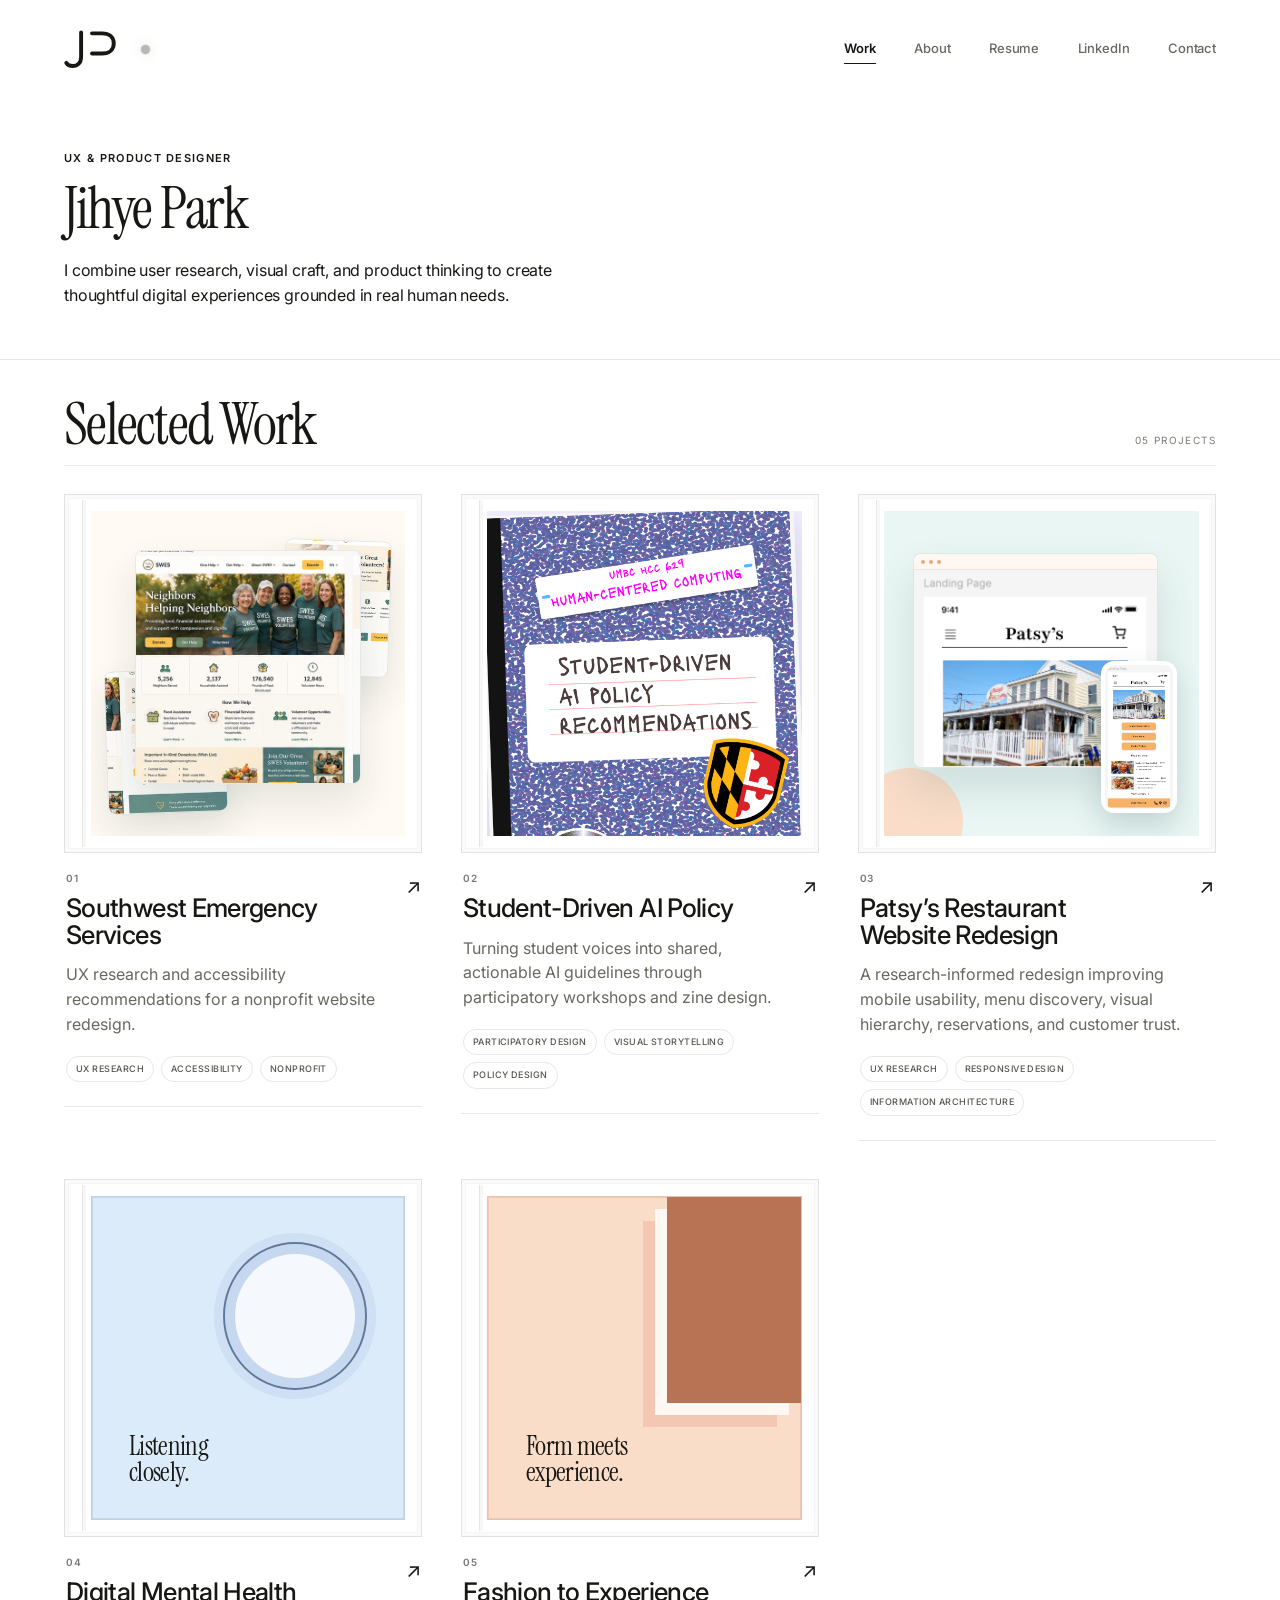
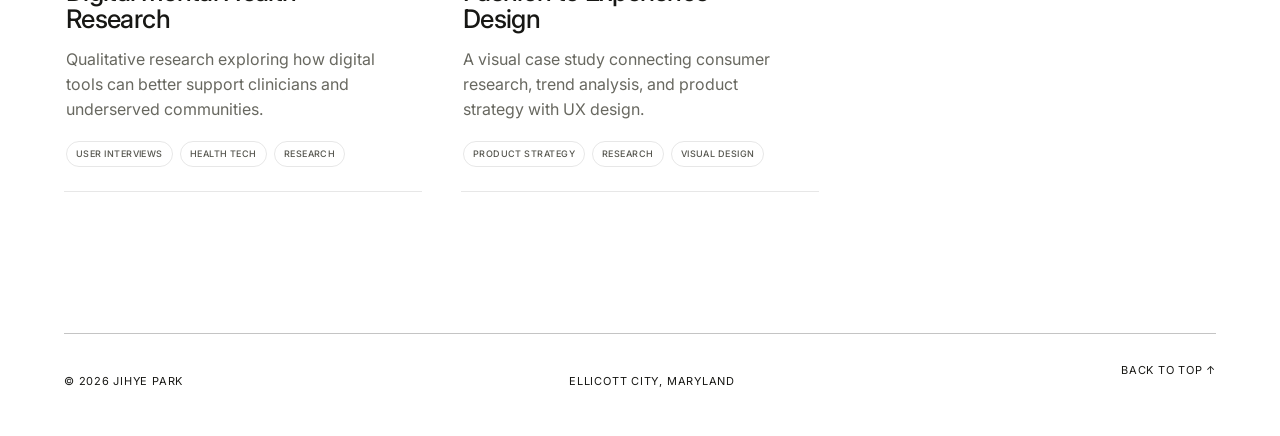
==== index.html @ ff482cde "Replace header disc indicator with cursor orb" ====
<!doctype html>
<html lang="en">
<head>
  <meta charset="utf-8">
  <meta name="viewport" content="width=device-width, initial-scale=1">
  <meta name="description" content="A UX and Product Designer portfolio focused on thoughtful, human-centered digital experiences.">
  <meta name="theme-color" content="#f3f1eb">
  <title>Jihye Park — UX & Product Designer</title>
  <link rel="preconnect" href="https://fonts.googleapis.com">
  <link rel="preconnect" href="https://fonts.gstatic.com" crossorigin>
  <link href="https://fonts.googleapis.com/css2?family=Instrument+Serif:ital@0;1&family=Inter:wght@400;500;600&display=swap" rel="stylesheet">
  <link rel="stylesheet" href="styles.css">
  <script src="script.js" defer></script>
</head>
<body class="home-page">
  <a class="skip-link" href="#main">Skip to content</a>

  <header class="site-header" data-header>
    <div class="brand-lockup">
      <a class="site-logo" href="index.html" aria-label="Jihye Park home" aria-current="page">
        <svg class="site-logo-mark" viewBox="0 0 72 64" role="img" aria-labelledby="jp-logo-title">
          <title id="jp-logo-title">Jihye Park</title>
          <path d="M22 11v31c0 8-4.5 12-11 12-3.5 0-6.5-1.5-8-4" />
          <path d="M36 12h13c9 0 15 5 15 13s-6 13-15 13H36" />
        </svg>
      </a>
      <span class="cursor-orb" aria-hidden="true">
        <span class="cursor-orb__core"></span>
        <span class="cursor-orb__glow"></span>
      </span>
    </div>
    <button class="menu-toggle" type="button" aria-expanded="false" aria-controls="site-nav">
      <span class="sr-only">Toggle navigation</span>
      <span></span><span></span>
    </button>
    <nav id="site-nav" class="site-nav" aria-label="Main navigation">
      <a href="#work" aria-current="location">Work</a>
      <a href="about.html">About</a>
      <a href="assets/documents/jihye-park-resume.pdf" target="_blank" rel="noopener noreferrer">Resume</a>
      <a href="https://www.linkedin.com/in/jihye-park840221" target="_blank" rel="noopener noreferrer">LinkedIn</a>
      <a href="mailto:jihyep1@umbc.edu">Contact</a>
    </nav>
  </header>

  <main id="main">
    <section class="home-intro" id="top" aria-labelledby="hero-title">
      <p class="eyebrow reveal">UX &amp; Product Designer</p>
      <h1 id="hero-title" class="reveal">Jihye Park</h1>
      <p class="home-intro-primary reveal">I combine user research, visual craft, and product thinking to create thoughtful digital experiences grounded in real human needs.</p>
    </section>

    <section class="home-work" id="work" aria-labelledby="work-title">
      <div class="home-work-heading reveal">
        <h2 id="work-title">Selected Work</h2>
        <p>05 Projects</p>
      </div>

      <div class="project-grid">
        <article class="project-card project-card--sage reveal" data-orb-color="#7FAE9A">
          <a href="projects/case-study-one.html" aria-label="View Southwest Emergency Services case study">
            <div class="project-visual">
              <div class="project-frame">
                <span class="project-frame-spine" aria-hidden="true"></span>
                <div class="project-art project-art--swes">
                  <div class="swes-screen swes-screen--back">
                    <img src="assets/images/swes-project-board.png" alt="" aria-hidden="true">
                  </div>
                  <div class="swes-screen swes-screen--middle">
                    <img src="assets/images/swes-project-board.png" alt="" aria-hidden="true">
                  </div>
                  <div class="swes-screen swes-screen--main">
                    <img src="assets/images/swes-project-board.png" alt="Southwest Emergency Services responsive website redesign screens">
                  </div>
                </div>
              </div>
            </div>
            <div class="project-info">
              <div>
                <span class="project-number">01</span>
                <h3>Southwest Emergency Services</h3>
                <p>UX research and accessibility recommendations for a nonprofit website redesign.</p>
                <ul class="project-tags" aria-label="Project categories"><li>UX Research</li><li>Accessibility</li><li>Nonprofit</li></ul>
              </div>
              <span class="project-arrow" aria-hidden="true">↗</span>
            </div>
          </a>
        </article>

        <article class="project-card project-card--student-ai reveal" data-orb-color="#9B8FE3">
          <a href="projects/student-driven-ai.html" aria-label="View Student-Driven AI Policy case study">
            <div class="project-visual">
              <div class="project-frame">
                <span class="project-frame-spine" aria-hidden="true"></span>
                <div class="project-art project-art--student-ai">
                  <span class="zine-paper-layer zine-paper-layer--back" aria-hidden="true"></span>
                  <span class="zine-paper-layer zine-paper-layer--middle" aria-hidden="true"></span>
                  <img src="assets/images/student-ai-zine-cover.png" alt="Student-Driven AI Policy Recommendations zine cover" class="zine-cover-image">
                </div>
              </div>
            </div>
            <div class="project-info">
              <div>
                <span class="project-number">02</span>
                <h3>Student-Driven AI Policy</h3>
                <p>Turning student voices into shared, actionable AI guidelines through participatory workshops and zine design.</p>
                <ul class="project-tags" aria-label="Project categories"><li>Participatory Design</li><li>Visual Storytelling</li><li>Policy Design</li></ul>
              </div>
              <span class="project-arrow" aria-hidden="true">↗</span>
            </div>
          </a>
        </article>

        <article class="project-card project-card--patsys reveal" data-orb-color="#E8C98F">
          <a href="projects/patsys-redesign.html" aria-label="View Patsy’s Restaurant Website Redesign case study">
            <div class="project-visual">
              <div class="project-frame">
                <span class="project-frame-spine" aria-hidden="true"></span>
                <div class="project-art project-art--patsys">
                  <div class="browser-mockup">
                    <div class="browser-toolbar" aria-hidden="true"><span></span><span></span><span></span></div>
                    <img src="assets/images/patsys-project-source.png" alt="Patsy’s Restaurant redesigned website interface" class="patsys-desktop-image">
                  </div>
                  <div class="mobile-mockup" aria-hidden="true">
                    <img src="assets/images/patsys-project-source.png" alt="" class="patsys-mobile-image">
                  </div>
                </div>
              </div>
            </div>
            <div class="project-info">
              <div>
                <span class="project-number">03</span>
                <h3>Patsy’s Restaurant Website Redesign</h3>
                <p>A research-informed redesign improving mobile usability, menu discovery, visual hierarchy, reservations, and customer trust.</p>
                <ul class="project-tags" aria-label="Project categories"><li>UX Research</li><li>Responsive Design</li><li>Information Architecture</li></ul>
              </div>
              <span class="project-arrow" aria-hidden="true">↗</span>
            </div>
          </a>
        </article>

        <article class="project-card project-card--blue reveal" data-orb-color="#8EBCE0">
          <a href="projects/case-study-two.html" aria-label="View Digital Mental Health Research case study">
            <div class="project-visual">
              <div class="project-frame">
                <span class="project-frame-spine" aria-hidden="true"></span>
                <div class="project-cover project-cover--health" role="img" aria-label="Digital Mental Health Research project placeholder">
                  <span>Listening<br>closely.</span>
                  <i aria-hidden="true"></i>
                </div>
              </div>
            </div>
            <div class="project-info">
              <div>
                <span class="project-number">04</span>
                <h3>Digital Mental Health Research</h3>
                <p>Qualitative research exploring how digital tools can better support clinicians and underserved communities.</p>
                <ul class="project-tags" aria-label="Project categories"><li>User Interviews</li><li>Health Tech</li><li>Research</li></ul>
              </div>
              <span class="project-arrow" aria-hidden="true">↗</span>
            </div>
          </a>
        </article>

        <article class="project-card project-card--clay reveal" data-orb-color="#E69A88">
          <a href="projects/case-study-three.html" aria-label="View Fashion to Experience Design case study">
            <div class="project-visual">
              <div class="project-frame">
                <span class="project-frame-spine" aria-hidden="true"></span>
                <div class="project-cover project-cover--fashion" role="img" aria-label="Fashion to Experience Design project placeholder">
                  <span>Form meets<br>experience.</span>
                  <i aria-hidden="true"></i>
                </div>
              </div>
            </div>
            <div class="project-info">
              <div>
                <span class="project-number">05</span>
                <h3>Fashion to Experience Design</h3>
                <p>A visual case study connecting consumer research, trend analysis, and product strategy with UX design.</p>
                <ul class="project-tags" aria-label="Project categories"><li>Product Strategy</li><li>Research</li><li>Visual Design</li></ul>
              </div>
              <span class="project-arrow" aria-hidden="true">↗</span>
            </div>
          </a>
        </article>

      </div>
    </section>
  </main>

  <footer class="home-footer footer">
    <p>© <span data-year></span> Jihye Park</p>
    <p>Ellicott City, Maryland</p>
    <a href="#top">Back to top ↑</a>
  </footer>
</body>
</html>
---- styles.css ----
:root {
  --font-display: "Instrument Serif", Georgia, serif;
  --font-body: "Inter", Arial, sans-serif;
  --ink: #171714;
  --paper: #f3f1eb;
  --paper-deep: #e8e5dc;
  --line: rgba(23, 23, 20, .18);
  --muted: #686860;
  --sage: #a9b39d;
  --blue: #9bacbb;
  --clay: #c29c86;
  --pad: clamp(24px, 5vw, 80px);
}

* { box-sizing: border-box; }
html { scroll-behavior: smooth; }
body { margin: 0; background: var(--paper); color: var(--ink); font-family: var(--font-body); font-weight: 400; line-height: 1.6; letter-spacing: -.01em; -webkit-font-smoothing: antialiased; }
a { color: inherit; text-decoration: none; }
button { color: inherit; font: inherit; }
.sr-only { position: absolute; width: 1px; height: 1px; padding: 0; margin: -1px; overflow: hidden; clip: rect(0,0,0,0); white-space: nowrap; border: 0; }
.skip-link { position: fixed; left: 16px; top: -60px; z-index: 100; padding: 12px 18px; background: var(--ink); color: white; transition: top .2s; }
.skip-link:focus { top: 16px; }

.site-header { position: fixed; inset: 0 0 auto; z-index: 50; display: flex; align-items: center; justify-content: space-between; padding: 24px var(--pad); transition: background .3s, padding .3s; }
.site-header.is-scrolled { padding-top: 16px; padding-bottom: 16px; background: rgba(243,241,235,.88); backdrop-filter: blur(14px); -webkit-backdrop-filter: blur(14px); border-bottom: 1px solid rgba(23,23,20,.08); }
.brand-lockup { display: inline-flex; align-items: center; gap: 10px; flex: 0 0 auto; }
.site-logo { display: inline-flex; align-items: center; flex: 0 0 auto; padding: 0; border: 0; background: transparent; box-shadow: none; color: var(--ink); text-decoration: none; opacity: 0; animation: site-logo-intro 520ms cubic-bezier(.22, 1, .36, 1) forwards; transition: opacity 250ms ease, transform 250ms ease; }
.site-logo-mark { display: block; width: clamp(56px, 4vw, 64px); height: auto; overflow: visible; fill: none; stroke: currentColor; stroke-width: 5; stroke-linecap: round; stroke-linejoin: round; }
.cursor-orb {
  --orb-color: #B8B8B2;
  --orb-x: 0px;
  --orb-y: 0px;
  position: relative;
  display: inline-grid;
  place-items: center;
  width: 30px;
  aspect-ratio: 1;
  flex: 0 0 auto;
  border-radius: 50%;
  opacity: 0;
  transform: translate3d(var(--orb-x), var(--orb-y), 0) scale(.75);
  transition: transform 280ms cubic-bezier(.22, 1, .36, 1), filter 280ms ease, opacity 320ms ease;
  pointer-events: none;
  animation: cursor-orb-intro 620ms 100ms cubic-bezier(.22, 1, .36, 1) forwards;
}
.cursor-orb__core {
  position: relative;
  z-index: 2;
  width: 9px;
  aspect-ratio: 1;
  border-radius: 50%;
  background: var(--orb-color);
  box-shadow: 0 0 0 1px color-mix(in srgb, var(--orb-color) 24%, transparent);
  transition: transform 280ms cubic-bezier(.22, 1, .36, 1), background-color 260ms ease, box-shadow 260ms ease;
}
.cursor-orb__glow {
  position: absolute;
  inset: 3px;
  border-radius: 50%;
  background: radial-gradient(circle, color-mix(in srgb, var(--orb-color) 28%, transparent) 0%, color-mix(in srgb, var(--orb-color) 12%, transparent) 45%, transparent 72%);
  opacity: .7;
  filter: blur(5px);
  transform: scale(.9);
  transition: transform 320ms cubic-bezier(.22, 1, .36, 1), opacity 260ms ease, background 260ms ease;
}
@keyframes site-logo-intro {
  to { opacity: 1; }
}
@keyframes cursor-orb-intro {
  to { opacity: 1; transform: translate3d(var(--orb-x), var(--orb-y), 0) scale(1); }
}
.brand-lockup.is-logo-active .cursor-orb { transform: translate3d(calc(var(--orb-x) - 3px), var(--orb-y), 0) scale(1.08); }
.brand-lockup.is-logo-active .cursor-orb__core {
  transform: scale(1.25);
  box-shadow: 0 0 0 5px color-mix(in srgb, var(--orb-color) 10%, transparent);
}
.brand-lockup.is-logo-active .cursor-orb__glow { transform: scale(1.45); opacity: 1; }
.cursor-orb.is-project-active { transform: translate3d(var(--orb-x), var(--orb-y), 0) scale(1.1); }
.cursor-orb.is-project-active .cursor-orb__core { transform: scale(1.35); }
.cursor-orb.is-project-active .cursor-orb__glow { transform: scale(1.55); opacity: 1; }
.site-logo:hover { opacity: .82; transform: translateY(-2px); }
.site-logo:active { transform: translateY(0) scale(.97); }
.site-logo:focus-visible { outline: 2px solid currentColor; outline-offset: 5px; border-radius: 4px; }
.site-nav { display: flex; gap: clamp(24px, 3vw, 48px); font-size: 13px; font-weight: 500; }
.site-nav a {
  position: relative;
  display: inline-block;
  border-radius: 3px;
  font-family: var(--font-body);
  font-weight: 500;
  letter-spacing: -.01em;
  transition: color .25s ease, transform .25s ease, font-weight .25s ease;
}
.site-nav a::after {
  content: "";
  position: absolute;
  left: 0;
  right: 100%;
  bottom: -5px;
  height: 1px;
  background: currentColor;
  transition: right .25s ease;
}
.site-nav a:hover { color: var(--muted); transform: translateY(-2px); }
.site-nav a:hover::after,
.site-nav a:focus-visible::after,
.site-nav a[aria-current]::after { right: 0; }
.site-nav a:active { transform: translateY(1px) scale(.975); }
.site-nav a[aria-current] { color: var(--ink); font-weight: 600; }
.site-nav a:focus-visible {
  outline: 2px solid var(--ink);
  outline-offset: 7px;
}
.menu-toggle { display: none; border: 0; background: none; padding: 8px; }

.hero { min-height: 100svh; padding: clamp(130px, 19vh, 210px) var(--pad) 55px; display: flex; flex-direction: column; justify-content: space-between; }
.hero-kicker { display: flex; align-items: center; gap: 10px; margin: 0; color: var(--muted); font-size: 12px; font-weight: 600; letter-spacing: .12em; text-transform: uppercase; }
.status-dot { width: 7px; height: 7px; border-radius: 50%; background: #6e865f; box-shadow: 0 0 0 4px rgba(110,134,95,.13); }
.hero h1, .section h2, .contact-section h2 { margin: 28px 0 58px; font-family: var(--font-display); font-size: clamp(52px, 8.3vw, 128px); font-weight: 400; line-height: .98; letter-spacing: -.025em; }
.hero h1 { font-size: clamp(48px, 6.2vw, 82px); line-height: 1; letter-spacing: -.055em; }
em { font-family: var(--font-display); font-weight: 400; font-style: italic; }
.hero-bottom { display: flex; align-items: flex-end; justify-content: space-between; gap: 40px; }
.hero-bottom > p { width: min(700px, 62vw); margin: 0 0 6px 0; font-size: clamp(17px, 1.45vw, 20px); line-height: 1.6; color: var(--muted); }
.circle-link { width: 116px; height: 116px; flex: 0 0 auto; border: 1px solid var(--ink); border-radius: 50%; display: flex; align-items: center; justify-content: space-around; font-size: 12px; line-height: 1.2; transition: color .3s, background .3s, transform .3s; }
.circle-link:hover { background: var(--ink); color: var(--paper); transform: rotate(4deg); }

.section { padding: clamp(100px, 13vw, 190px) var(--pad); border-top: 1px solid var(--line); }
.section-heading { display: grid; grid-template-columns: 1fr 2fr; align-items: start; }
.eyebrow { margin: 6px 0 0; font-size: 11px; font-weight: 600; letter-spacing: .12em; text-transform: uppercase; }
.section-heading h2 { margin: 0 0 clamp(70px, 9vw, 130px); font-size: clamp(46px, 6.4vw, 96px); }
.project-list { display: grid; grid-template-columns: repeat(2, 1fr); gap: clamp(50px, 8vw, 120px) clamp(20px, 3vw, 48px); }
.project-card:nth-child(2) { margin-top: 20vw; }
.project-card:nth-child(3) { grid-column: 1 / -1; width: calc(50% - 24px); margin-left: auto; }
.project-visual { position: relative; aspect-ratio: 1 / .78; display: grid; place-items: center; overflow: hidden; }
.project-card--sage .project-visual { background: var(--sage); }
.project-card--blue .project-visual { background: var(--blue); }
.project-card--clay .project-visual { background: var(--clay); }
.project-number { position: absolute; top: 24px; left: 26px; color: rgba(23,23,20,.56); font-size: 11px; }
.project-card > a {
  display: block;
  border-radius: 2px;
  transition: transform .28s ease, filter .28s ease;
  -webkit-tap-highlight-color: rgba(23, 23, 20, .1);
}
.project-card > a:focus-visible {
  outline: 3px solid var(--ink);
  outline-offset: 7px;
}
.project-visual::before {
  content: "";
  position: absolute;
  z-index: 3;
  top: -40%;
  bottom: -40%;
  left: -65%;
  width: 42%;
  pointer-events: none;
  background: linear-gradient(105deg, transparent 0%, rgba(255,255,255,.06) 25%, rgba(255,255,255,.34) 50%, rgba(255,255,255,.08) 72%, transparent 100%);
  transform: translateX(0) skewX(-10deg);
  transition: transform .65s cubic-bezier(.2,.65,.3,1);
}
.project-visual > div { position: relative; z-index: 1; }
.project-info { display: flex; justify-content: space-between; align-items: end; border-bottom: 1px solid var(--line); padding: 22px 0 25px; }
.project-info p { margin: 0 0 8px; color: var(--muted); font-size: 11px; text-transform: uppercase; letter-spacing: .07em; }
.project-info h3 { margin: 0; font-family: var(--font-body); font-size: clamp(24px, 2.4vw, 36px); font-weight: 500; line-height: 1.05; letter-spacing: -.025em; }
.project-arrow { font-size: 26px; transition: transform .25s; }
.project-info h3 { transition: transform .28s ease; }
.project-card > a:active { transform: translateY(-2px) scale(.98); filter: drop-shadow(0 5px 6px rgba(23,23,20,.1)); transition-duration: .1s; }

@media (hover: hover) and (pointer: fine) {
  .project-card > a:hover {
    transform: translateY(-8px) scale(1.01);
    filter: drop-shadow(0 18px 18px rgba(23,23,20,.14));
  }
  .project-card > a:hover .project-visual::before { transform: translateX(430%) skewX(-10deg); }
  .project-card > a:hover .project-arrow { transform: translate(5px, -5px); }
  .project-card > a:hover .project-info h3 { transform: translateX(3px); }
  .project-card > a:hover .project-visual > div { transform: translateY(-3px) rotate(-.5deg) scale(1.025); }
}

.mock-window { width: 68%; height: 60%; background: #eeeee8; border: 6px solid #262722; border-radius: 9px; box-shadow: 0 26px 50px rgba(24,25,20,.2); transition: transform .35s; display: flex; padding: 8px; }
.mock-sidebar { width: 23%; background: #30322d; border-radius: 2px; }
.mock-content { flex: 1; padding: 13px; display: grid; grid-template-columns: repeat(2, 1fr); gap: 8px; }
.mock-content i { background: #cfd4c9; border-radius: 2px; }
.mock-content i:first-child { grid-column: 1 / -1; }
.mock-phone { width: 32%; height: 72%; border: 6px solid #202725; border-radius: 25px; padding: 30px 12px 15px; background: #eaece9; box-shadow: 0 26px 50px rgba(24,25,20,.2); transition: transform .35s; }
.phone-bar { width: 34%; height: 4px; position: absolute; top: 15px; left: 33%; background: #202725; border-radius: 4px; }
.phone-card { height: 38%; background: #b8c8cd; border-radius: 9px; }
.phone-lines { margin-top: 13px; height: 28%; border-top: 6px solid #cad0cc; border-bottom: 6px solid #cad0cc; }
.mock-editorial { width: 54%; height: 68%; background: #f1ece3; box-shadow: 0 24px 50px rgba(60,30,20,.15); padding: 8% 7%; display: flex; justify-content: space-between; transition: transform .35s; }
.mock-editorial b { font-family: var(--font-display); font-size: clamp(19px, 2.5vw, 38px); font-weight: 400; line-height: .95; }
.mock-editorial span { width: 25%; height: 70%; background: #775c4e; }

.about-section { background: var(--ink); color: var(--paper); }
.about-grid { display: grid; grid-template-columns: 1.3fr 1fr; gap: 10vw; align-items: end; }
.about-grid h2 { margin: clamp(80px, 12vw, 160px) 0 0; font-size: clamp(52px, 7.5vw, 110px); }
.about-copy { padding-bottom: 10px; }
.about-copy p { margin: 0 0 25px; color: #c5c2b9; font-size: clamp(17px, 1.5vw, 21px); line-height: 1.6; }
.about-copy strong { color: var(--paper); font-weight: 500; }

/* Dedicated about page */
.about-page { background: var(--paper); }
.about-hero { min-height: calc(100svh - 92px); display: grid; grid-template-columns: minmax(260px, .85fr) minmax(390px, 1.15fr); gap: clamp(44px, 8vw, 130px); align-items: center; padding: clamp(110px, 12vw, 155px) var(--pad) clamp(48px, 6vw, 82px); }
.about-portrait { align-self: center; position: sticky; top: 120px; display: grid; place-items: center; padding: clamp(24px, 4vw, 58px); }
.about-portrait-frame {
  position: relative;
  width: clamp(170px, 15vw, 210px);
  height: clamp(170px, 15vw, 210px);
  padding: 10px;
  overflow: hidden;
  border: 1px solid rgba(23, 23, 20, .24);
  border-radius: 50%;
  background: linear-gradient(145deg, rgba(255,255,255,.62), rgba(133,130,120,.18) 48%, rgba(255,255,255,.38));
  box-shadow: 0 17px 30px rgba(23,23,20,.14), inset 0 0 0 4px rgba(255,255,255,.28), inset 0 0 0 7px rgba(56,55,51,.08);
  transition: transform .28s ease, box-shadow .28s ease;
}
.about-portrait-frame::before {
  content: "";
  position: absolute;
  z-index: 2;
  top: 5px;
  left: 5px;
  width: 42%;
  height: 42%;
  border-top: 2px solid rgba(255,255,255,.55);
  border-left: 1px solid rgba(255,255,255,.28);
  border-radius: 100% 0 0 0;
  pointer-events: none;
  transform: rotate(-5deg);
  transform-origin: 100% 100%;
  transition: transform .45s ease;
}
.about-portrait-image { display: block; width: 100%; height: 100%; border: 1px solid rgba(255,255,255,.52); border-radius: 50%; object-fit: cover; object-position: center 25%; filter: saturate(.88) contrast(.97); }
.about-portrait-frame:hover { transform: translateY(-3px) rotate(1deg); box-shadow: 0 22px 36px rgba(23,23,20,.18), inset 0 0 0 4px rgba(255,255,255,.3), inset 0 0 0 7px rgba(56,55,51,.08); }
.about-portrait-frame:hover::before { transform: rotate(7deg); }
.about-portrait-frame:active { transform: scale(.98); }
.about-story h1 { margin: 36px 0 34px; font-family: var(--font-display); font-size: clamp(42px, 4.6vw, 68px); font-weight: 400; line-height: .98; letter-spacing: -.025em; }
.about-biography { max-width: 650px; }
.about-biography p { margin: 0 0 18px; color: var(--muted); font-size: clamp(14px, 1.05vw, 16px); line-height: 1.65; }
.about-values { background: var(--paper-deep); }
.about-values .skill-row { grid-template-columns: 60px minmax(220px, .75fr) 1.25fr; }
.about-links { display: grid; grid-template-columns: repeat(2, 1fr); padding: clamp(70px, 9vw, 120px) var(--pad); border-top: 1px solid var(--line); }
.about-links > * { display: flex; justify-content: space-between; margin-right: clamp(25px, 5vw, 80px); padding: 0 0 16px; border-bottom: 1px solid var(--ink); font-size: clamp(18px, 2vw, 28px); }
.about-links a { transition: color .25s, transform .25s; }
.about-links a:hover { color: var(--muted); transform: translateY(-2px); }
.about-links a:focus-visible { outline: 2px solid var(--ink); outline-offset: 7px; }
.about-footer { margin: 0 var(--pad); padding: 24px 0 28px; color: var(--muted); font-size: 13px; text-transform: none; letter-spacing: 0; }
.about-footer-links { display: flex; align-items: center; gap: 14px; }
.about-footer a { transition: color .25s ease, transform .25s ease; }
.about-footer a:hover { color: var(--ink); transform: translateY(-1px); }
.about-footer a:focus-visible { outline: 2px solid var(--ink); outline-offset: 6px; }

.skills-section { padding-bottom: clamp(110px, 16vw, 220px); }
.skills-list { border-top: 1px solid var(--line); }
.skill-row { display: grid; grid-template-columns: 60px 1fr 1fr; gap: 25px; align-items: center; min-height: 122px; border-bottom: 1px solid var(--line); }
.skill-row > span { font-size: 11px; color: var(--muted); }
.skill-row h3 { font-family: var(--font-body); font-size: clamp(23px, 2.5vw, 35px); font-weight: 500; line-height: 1.15; letter-spacing: -.025em; }
.skill-row p { color: var(--muted); font-size: 16px; line-height: 1.6; }

.resume-section { background: var(--paper-deep); }
.resume-card { display: grid; grid-template-columns: 1.2fr 1fr auto; gap: 40px; align-items: end; padding: clamp(40px, 6vw, 90px); background: var(--paper); }
.resume-card h2 { margin: 80px 0 0; font-size: clamp(45px, 6vw, 90px); }
.resume-copy { max-width: 370px; color: var(--muted); line-height: 1.6; }
.coming-soon { font-size: 12px !important; text-transform: uppercase; letter-spacing: .1em; color: var(--ink) !important; }
.resume-mark { font-size: 35px; }

.contact-section { padding: clamp(100px, 13vw, 190px) var(--pad) 35px; background: #aeb8a2; }
.contact-grid { display: grid; grid-template-columns: 1.45fr .55fr; gap: 8vw; align-items: end; }
.contact-grid h2 { margin: clamp(70px, 10vw, 140px) 0; font-size: clamp(52px, 7.7vw, 116px); }
.contact-side { padding-bottom: clamp(70px, 10vw, 140px); }
.contact-side > p:first-child { color: #3f463b; line-height: 1.6; }
.text-link { display: inline-flex; gap: 25px; margin: 22px 0 35px; padding-bottom: 5px; border-bottom: 1px solid; font-size: clamp(18px, 1.6vw, 23px); }
.footer { display: flex; justify-content: space-between; gap: 20px; border-top: 1px solid rgba(23,23,20,.25); padding-top: 28px; font-size: 11px; text-transform: uppercase; letter-spacing: .07em; }

.reveal { opacity: 0; transform: translateY(28px); transition: opacity .75s ease, transform .75s ease; }
.reveal.is-visible { opacity: 1; transform: none; }

/* Case study pages */
.case-page { min-height: 100vh; }
.case-header { position: relative; }
.case-hero { min-height: 72svh; padding: clamp(150px, 22vh, 230px) var(--pad) 80px; display: flex; flex-direction: column; justify-content: flex-end; }
.case-hero .eyebrow { margin-bottom: 28px; }
.case-hero h1 { max-width: 1000px; margin: 0; font-family: var(--font-display); font-size: clamp(64px, 10vw, 150px); font-weight: 400; line-height: .92; letter-spacing: -.025em; }
.case-hero p { max-width: 540px; margin: 45px 0 0 auto; color: var(--muted); font-size: clamp(17px, 1.5vw, 21px); line-height: 1.55; }
.case-banner { min-height: 48vw; max-height: 760px; display: grid; place-items: center; }
.case-banner--sage { background: var(--sage); }
.case-banner--blue { background: var(--blue); }
.case-banner--clay { background: var(--clay); }
.case-banner span { font-family: var(--font-display); font-size: clamp(48px, 8vw, 125px); font-weight: 400; line-height: 1; color: rgba(23,23,20,.7); }
.case-content { padding: clamp(90px, 12vw, 170px) var(--pad); }
.case-content-grid { display: grid; grid-template-columns: 1fr 2fr; gap: 10vw; }
.case-content h2 { margin: 0; font-family: var(--font-display); font-size: clamp(36px, 5vw, 72px); font-weight: 400; line-height: .98; letter-spacing: -.025em; }
.case-copy { max-width: 700px; }
.case-copy p { margin: 0 0 30px; color: var(--muted); font-size: clamp(17px, 1.5vw, 21px); line-height: 1.65; }
.case-next { display: flex; justify-content: space-between; align-items: center; margin-top: 100px; padding-top: 30px; border-top: 1px solid var(--line); font-size: clamp(18px, 2vw, 28px); }

@media (max-width: 760px) {
  .site-header { padding-top: 20px; }
  .menu-toggle { display: flex; flex-direction: column; gap: 6px; z-index: 3; }
  .menu-toggle span:not(.sr-only) { width: 24px; height: 1px; background: currentColor; transition: transform .25s; }
  .menu-toggle[aria-expanded="true"] span:nth-child(2) { transform: translateY(3.5px) rotate(45deg); }
  .menu-toggle[aria-expanded="true"] span:nth-child(3) { transform: translateY(-3.5px) rotate(-45deg); }
  .site-nav { position: fixed; inset: 0; display: flex; flex-direction: column; justify-content: center; align-items: center; gap: 28px; background: var(--paper); font-family: var(--font-body); font-size: 38px; font-weight: 500; line-height: 1; opacity: 0; visibility: hidden; transition: opacity .25s, visibility .25s; }
  .site-nav.is-open { opacity: 1; visibility: visible; }
  body.menu-open { overflow: hidden; }
  .hero { min-height: 100svh; padding-top: 125px; }
  .hero h1 { margin-top: 45px; font-size: clamp(40px, 12vw, 54px); }
  .hero-bottom { align-items: end; }
  .hero-bottom > p { width: auto; margin: 0; max-width: 420px; font-size: 15px; }
  .circle-link { width: 83px; height: 83px; font-size: 10px; }
  .section-heading, .about-grid, .contact-grid, .case-content-grid { grid-template-columns: 1fr; }
  .section-heading h2 { margin-top: 60px; }
  .project-list { grid-template-columns: 1fr; gap: 70px; }
  .project-card:nth-child(2) { margin-top: 0; }
  .project-card:nth-child(3) { grid-column: auto; width: 100%; }
  .project-visual { aspect-ratio: 1/.83; }
  .about-grid { gap: 50px; }
  .about-grid h2 { margin-top: 70px; }
  .skill-row { grid-template-columns: 35px 1fr; gap: 15px; padding: 25px 0; }
  .skill-row h3 { margin: 0; }
  .skill-row p { grid-column: 2; margin: 0; }
  .resume-card { grid-template-columns: 1fr; padding: 35px 25px; }
  .resume-card h2 { margin-top: 55px; }
  .resume-mark { display: none; }
  .contact-grid h2 { margin-bottom: 60px; }
  .contact-side { padding-bottom: 70px; }
  .footer { flex-wrap: wrap; }
  .footer p:nth-child(2) { display: none; }
  .case-hero { min-height: 67svh; }
  .case-hero p { margin-left: 0; }
  .case-banner { min-height: 75vw; }
  .case-content-grid { gap: 55px; }
  .about-hero { grid-template-columns: 1fr; gap: 38px; min-height: 0; padding-top: 112px; padding-bottom: 46px; }
  .about-portrait { position: static; padding: 30px; }
  .about-portrait-frame { width: 160px; height: 160px; padding: 8px; }
  .about-story h1 { margin: 32px 0 28px; }
  .about-values .skill-row { grid-template-columns: 35px 1fr; }
  .about-values .skill-row p { grid-column: 2; }
  .about-links { grid-template-columns: 1fr; gap: 40px; }
  .about-links > * { margin-right: 0; }
  .about-footer { align-items: flex-start; }
  .about-footer-links { flex-wrap: wrap; justify-content: flex-end; row-gap: 8px; }
}

@media (prefers-reduced-motion: reduce) {
  html { scroll-behavior: auto; }
  *, *::before, *::after { transition-duration: .01ms !important; animation-duration: .01ms !important; animation-iteration-count: 1 !important; }
  .reveal { opacity: 1; transform: none; }
  .site-nav a:hover,
  .site-nav a:active,
  .project-card > a:hover,
  .project-card > a:active,
  .project-card > a:hover .project-info h3,
  .project-card > a:hover .project-arrow,
  .project-card > a:hover .project-visual > div { transform: none; }
  .project-visual::before { display: none; }
  .about-portrait-frame:hover,
  .about-portrait-frame:active { transform: none; }
  .about-portrait-frame::before { transition: none; }
  .about-portrait-frame:hover::before { transform: rotate(-5deg); }
}

@media (min-width: 761px) and (max-width: 1100px) {
  .about-portrait-frame { width: 190px; height: 190px; }
  .site-logo-mark { width: 52px; }
}

/* Homepage — editorial project index */
.home-page { --paper: #ffffff; --line: rgba(20,20,20,.1); overflow-x: hidden; background: #ffffff; }
.home-page .site-header { position: relative; align-items: center; background: #ffffff; }
.home-page .site-header.is-scrolled { background: rgba(255,255,255,.94); border-bottom-color: rgba(20,20,20,.06); }
.home-page .site-nav { color: var(--muted); }
.home-page .site-nav a:hover,
.home-page .site-nav a[aria-current] { color: var(--ink); }

.home-intro { padding: clamp(32px, 3.6vw, 52px) var(--pad) clamp(38px, 4vw, 56px); border-bottom: 1px solid var(--line); }
.home-intro h1 { max-width: 620px; margin: 14px 0 20px; font-family: var(--font-display); font-size: clamp(44px, 4.8vw, 58px); font-weight: 400; line-height: .98; letter-spacing: -.025em; }
.home-intro-primary { max-width: 520px; margin: 0; font-size: clamp(16px, 1.25vw, 18px); line-height: 1.55; }
.home-intro-secondary { max-width: 650px; margin: 25px 0 0; color: var(--muted); font-size: 14px; line-height: 1.7; }

.home-work { padding: clamp(26px, 3vw, 40px) var(--pad) clamp(100px, 11vw, 150px); }
.home-work-heading { display: flex; align-items: baseline; justify-content: space-between; gap: 24px; margin-bottom: clamp(20px, 2.2vw, 30px); padding-bottom: 12px; border-bottom: 1px solid var(--line); }
.home-work-heading h2 { margin: 0; font-family: var(--font-display); font-size: clamp(40px, 4.5vw, 62px); font-weight: 400; line-height: .95; letter-spacing: -.03em; }
.home-work-heading p { margin: 0; color: #7b7b75; font-size: 10px; font-weight: 400; letter-spacing: .14em; text-transform: uppercase; }
.home-page .project-grid { display: grid; grid-template-columns: repeat(3, minmax(0, 1fr)); gap: clamp(24px, 3vw, 48px); align-items: start; }
.home-page .project-card { display: flex; flex-direction: column; min-width: 0; }
.home-page .project-card:nth-child(2),
.home-page .project-card:nth-child(3) { width: auto; margin: 0; grid-column: auto; }
.home-page .project-card > a { display: flex; flex-direction: column; width: 100%; min-width: 0; }
.home-page .project-visual { position: relative; width: 100%; aspect-ratio: 1 / 1; min-height: 0; overflow: hidden; flex: 0 0 auto; display: block; background: transparent; }
.home-page .project-visual img { display: block; width: 100%; height: 100%; object-fit: cover; }
.home-page .project-visual::before { content: none; }
.home-page .project-number { position: static; display: block; margin-bottom: 9px; color: rgba(23,23,20,.58); font-size: 10px; font-weight: 600; letter-spacing: .08em; }

.home-page .project-visual > .project-frame { position: absolute; inset: 0; width: auto; height: auto; padding: clamp(13px, 1.25vw, 19px) clamp(13px, 1.25vw, 19px) clamp(13px, 1.25vw, 19px) clamp(22px, 2vw, 31px); overflow: hidden; border: 1px solid rgba(20,20,20,.12); background: rgba(255,255,255,.28); box-shadow: 0 12px 30px rgba(20,20,20,.08), inset 0 0 0 3px rgba(255,255,255,.5), inset 0 0 0 4px rgba(20,20,20,.04); transition: transform .28s ease, box-shadow .28s ease; }
.project-frame::after { content: ""; position: absolute; z-index: 4; top: -35%; bottom: -35%; left: -52%; width: 35%; pointer-events: none; background: linear-gradient(110deg, transparent, rgba(255,255,255,.24), rgba(255,255,255,.05), transparent); transform: skewX(-12deg); transition: transform .62s cubic-bezier(.2,.65,.3,1); }
.project-frame-spine { position: absolute; z-index: 3; inset: 5px auto 5px 6px; width: 12px; border-right: 1px solid rgba(20,20,20,.1); border-left: 1px solid rgba(255,255,255,.7); box-shadow: 3px 0 0 rgba(20,20,20,.03); }
.project-cover { position: relative; width: 100%; height: 100%; display: grid; align-items: center; justify-items: center; overflow: hidden; border: 1px solid rgba(20,20,20,.12); filter: brightness(1); transition: transform .3s ease, filter .3s ease; }
.project-cover > span { position: absolute; z-index: 2; left: 12%; bottom: 11%; font-family: var(--font-display); font-size: clamp(20px, 2.1vw, 34px); font-weight: 400; line-height: .94; letter-spacing: -.025em; }
.project-cover > i { position: absolute; display: block; }
.project-cover--ses { background: #DCEEDC; box-shadow: inset 0 0 0 1px #BFD9C2; }
.project-cover--ses > i { top: 13%; right: 11%; width: 38%; height: 47%; border: 2px solid #5F8067; background: #F7FAF4; box-shadow: -9px 9px 0 #BFD9C2, inset 0 -15px 0 rgba(95,128,103,.1); }
.project-cover--health { background: #DCEBFA; box-shadow: inset 0 0 0 1px #C6D7F0; }
.project-cover--health > i { top: 14%; right: 12%; width: 46%; height: 46%; border: 2px solid #61799A; border-radius: 50%; background: #F5F8FC; box-shadow: inset 0 0 0 10px #C6D7F0, 0 0 0 9px rgba(198,215,240,.6); }
.project-cover--fashion { background: #F9DDC9; box-shadow: inset 0 0 0 1px #F3C7B1; }
.project-cover--fashion > i { top: 0; right: 0; width: 43%; height: 64%; background: #B87355; box-shadow: -12px 12px 0 #FFF7F1, -24px 24px 0 #F3C7B1; }

.project-art { position: relative; width: 100%; height: 100%; overflow: hidden; }
.project-art--swes { background: #fffaf3; }
.swes-screen { position: absolute; overflow: hidden; background: white; border: 1px solid rgba(20,40,40,.1); border-radius: 8px; box-shadow: 0 18px 36px rgba(35,70,65,.12); transition: transform .3s ease, box-shadow .3s ease; }
.home-page .swes-screen img { display: block; width: 100%; height: 100%; object-fit: cover; }
.swes-screen--main { z-index: 3; width: 72%; height: 72%; left: 14%; top: 12%; }
.swes-screen--main img { object-position: 34% 4%; transform: scale(2); transform-origin: 34% 4%; }
.swes-screen--back { z-index: 1; width: 38%; height: 44%; left: 5%; bottom: 7%; transform: rotate(-2deg); }
.swes-screen--back img { object-position: 67% 10%; transform: scale(2.15); transform-origin: 67% 10%; }
.swes-screen--middle { z-index: 2; width: 34%; height: 42%; right: 5%; top: 9%; transform: rotate(2deg); }
.swes-screen--middle img { object-position: 90% 11%; transform: scale(2.1); transform-origin: 90% 11%; }
.project-art--student-ai { display: grid; place-items: center; background: #f1efff; }
.zine-paper-layer { position: absolute; width: 68%; height: 82%; background: #fff; border: 1px solid rgba(61,54,112,.1); box-shadow: 0 12px 24px rgba(64,55,125,.08); }
.zine-paper-layer--back { transform: rotate(5deg) translate(5px, 1px); background: #dfe3ff; }
.zine-paper-layer--middle { transform: rotate(1.5deg) translate(-3px, 2px); background: #fafaff; }
.home-page .zine-cover-image { position: relative; z-index: 3; display: block; width: 68%; height: 84%; object-fit: contain; object-position: center; transform: rotate(-2deg); box-shadow: 0 18px 34px rgba(64,55,125,.2); transition: transform .3s ease, box-shadow .3s ease; }

.project-art--patsys { background: #e9f6f4; }
.project-art--patsys::before { content: ""; position: absolute; width: 34%; aspect-ratio: 1; left: -9%; bottom: -12%; border-radius: 50%; background: #f9ddc9; }
.browser-mockup { position: absolute; width: 78%; height: 66%; left: 9%; top: 13%; overflow: hidden; background: white; border: 1px solid rgba(20,40,40,.12); border-radius: 8px; box-shadow: 0 20px 40px rgba(35,75,72,.14); }
.browser-toolbar { position: relative; z-index: 2; display: flex; align-items: center; gap: 4px; height: 16px; padding-left: 7px; background: #fff7f1; border-bottom: 1px solid rgba(20,40,40,.08); }
.browser-toolbar span { width: 4px; height: 4px; border-radius: 50%; background: #e8a982; }
.home-page .patsys-desktop-image { display: block; width: 100%; height: calc(100% - 16px); object-fit: cover; object-position: center top; }
.mobile-mockup { position: absolute; z-index: 3; width: 24%; height: 47%; right: 7%; bottom: 7%; overflow: hidden; background: white; border: 4px solid white; border-radius: 13px; box-shadow: 0 14px 28px rgba(35,75,72,.18); transition: transform .3s ease; }
.home-page .patsys-mobile-image { display: block; width: 100%; height: 100%; object-fit: cover; object-position: center top; }

.home-page .project-info { position: relative; align-items: flex-start; min-height: 0; padding: 17px 2px 24px; }
.home-page .project-info > div { padding-right: 25px; }
.home-page .project-info h3 { max-width: 300px; font-size: clamp(22px, 2vw, 29px); line-height: 1.05; }
.home-page .project-info p { max-width: 340px; margin: 14px 0 19px; color: var(--muted); font-size: 16px; line-height: 1.55; letter-spacing: 0; text-transform: none; }
.home-page .project-arrow { position: absolute; top: 17px; right: 2px; font-size: 20px; transition: transform .26s ease; }
.project-tags { display: flex; flex-wrap: wrap; gap: 7px; margin: 0; padding: 0; list-style: none; }
.project-tags li { padding: 5px 9px; border: 1px solid var(--line); border-radius: 999px; color: #55554e; font-size: 9px; font-weight: 500; letter-spacing: .05em; text-transform: uppercase; }
.home-footer { margin: 0 var(--pad); padding: 28px 0 35px; }

@media (hover: hover) and (pointer: fine) {
  .home-page .project-card > a:hover { transform: translateY(-7px); filter: drop-shadow(0 18px 20px rgba(20,20,20,.09)); }
  .home-page .project-card > a:hover .project-frame { transform: scale(1.02); box-shadow: 0 16px 34px rgba(20,20,20,.1), inset 0 0 0 3px rgba(255,255,255,.55), inset 0 0 0 4px rgba(20,20,20,.04); }
  .home-page .project-card > a:hover .project-frame::after { transform: translateX(440%) skewX(-12deg); }
  .home-page .project-card > a:hover .project-cover { transform: scale(1.018); filter: brightness(1.025); }
  .home-page .project-card > a:hover .project-arrow { transform: translateX(5px); }
  .home-page .project-card > a:hover .project-info h3 { transform: none; }
  .home-page .project-card > a:hover .swes-screen--main { transform: translateY(-2px); box-shadow: 0 21px 40px rgba(35,70,65,.15); }
  .home-page .project-card > a:hover .swes-screen--back { transform: translate(-3px, 2px) rotate(-2.5deg); }
  .home-page .project-card > a:hover .swes-screen--middle { transform: translate(3px, -1px) rotate(2.5deg); }
  .home-page .project-card > a:hover .zine-cover-image { transform: rotate(-1deg) scale(1.01); box-shadow: 0 21px 38px rgba(64,55,125,.23); }
  .home-page .project-card > a:hover .mobile-mockup { transform: translateY(-3px); }
}
.home-page .project-card > a:active { transform: translateY(-1px) scale(.98); filter: drop-shadow(0 4px 5px rgba(23,23,20,.08)); }

@media (max-width: 1050px) and (min-width: 761px) {
  .home-page .project-grid { grid-template-columns: repeat(2, minmax(0, 1fr)); }
  .home-intro-primary { max-width: 520px; }
  .home-work-heading h2 { font-size: 44px; }
}

@media (max-width: 760px) {
  .home-page .site-header { align-items: center; }
  .site-logo-mark { width: 46px; }
  .cursor-orb { width: 26px; }
  .home-page .site-nav { color: var(--ink); }
  .home-intro { padding-top: 30px; padding-bottom: 38px; }
  .home-intro h1 { margin: 12px 0 18px; font-size: clamp(40px, 12vw, 48px); }
  .home-intro-primary { font-size: 17px; }
  .home-intro-secondary { font-size: 13px; }
  .home-work { padding-top: 26px; }
  .home-work-heading { gap: 16px; margin-bottom: 20px; }
  .home-work-heading h2 { font-size: 36px; }
  .home-work-heading p { font-size: 9px; }
  .home-page .project-grid { grid-template-columns: 1fr; gap: 62px; }
  .home-page .project-info { min-height: 0; }
  .project-cover > span { font-size: clamp(27px, 9vw, 38px); }
}

@media (prefers-reduced-motion: reduce) {
  .site-logo:hover,
  .site-logo:active { transform: none; }

  .site-logo,
  .cursor-orb,
  .cursor-orb__core,
  .cursor-orb__glow {
    animation: none;
    transition-duration: 0.01ms;
  }
  .site-logo,
  .cursor-orb { opacity: 1; transform: none; }
  .brand-lockup.is-logo-active .cursor-orb,
  .cursor-orb.is-project-active { transform: none; }
  .brand-lockup.is-logo-active .cursor-orb__core,
  .brand-lockup.is-logo-active .cursor-orb__glow,
  .cursor-orb.is-project-active .cursor-orb__core,
  .cursor-orb.is-project-active .cursor-orb__glow { transform: none; }
  .home-page .project-card > a:hover,
  .home-page .project-card > a:active,
  .home-page .project-card > a:hover .project-frame,
  .home-page .project-card > a:hover .project-cover,
  .home-page .project-card > a:hover .project-arrow { transform: none; }
  .project-frame::after { display: none; }
  .zine-paper-layer { transform: none; }
  .swes-screen,
  .home-page .project-card > a:hover .swes-screen { transform: none; }
  .zine-cover-image,
  .home-page .project-card > a:hover .zine-cover-image,
  .mobile-mockup,
  .home-page .project-card > a:hover .mobile-mockup { transform: none; }
}

/* Expanded case studies */
.project-detail-page { background: var(--paper); }
.project-detail-hero { display: grid; grid-template-columns: minmax(0, 1.1fr) minmax(300px, .9fr); gap: clamp(50px, 8vw, 120px); align-items: center; min-height: 82svh; padding: clamp(145px, 17vw, 210px) var(--pad) clamp(80px, 10vw, 140px); }
.project-detail-hero h1 { max-width: 850px; margin: 28px 0 32px; font-family: var(--font-display); font-size: clamp(58px, 7vw, 105px); font-weight: 400; line-height: .92; letter-spacing: -.03em; }
.project-detail-subtitle { max-width: 700px; margin: 0; color: var(--muted); font-size: clamp(17px, 1.45vw, 21px); line-height: 1.65; }
.project-detail-meta { display: grid; grid-template-columns: repeat(2, minmax(0, 1fr)); gap: 24px; margin: 55px 0 0; padding: 28px 0 0; border-top: 1px solid var(--line); }
.project-detail-meta div { display: grid; gap: 5px; }
.project-detail-meta dt { color: var(--muted); font-size: 10px; font-weight: 600; letter-spacing: .1em; text-transform: uppercase; }
.project-detail-meta dd { margin: 0; font-size: 14px; line-height: 1.5; }
.project-detail-visual { display: grid; place-items: center; min-height: 560px; overflow: hidden; }
.project-detail-visual--zine { background: #f1efff; }
.project-detail-zine { display: block; width: min(68%, 390px); height: auto; transform: rotate(-1.5deg); box-shadow: 0 28px 55px rgba(64,55,125,.22); }
.project-detail-visual--patsys { position: relative; background: #e9f6f4; }
.project-detail-patsys { display: block; width: min(55%, 310px); max-height: 500px; object-fit: cover; object-position: top; border: 8px solid white; border-radius: 22px; box-shadow: 0 28px 55px rgba(35,75,72,.2); }
.project-detail-content { padding: clamp(90px, 12vw, 170px) var(--pad); border-top: 1px solid var(--line); }
.project-detail-sections { width: min(900px, 100%); margin-left: auto; }
.project-detail-section { display: grid; grid-template-columns: minmax(150px, .45fr) minmax(0, 1fr); gap: clamp(35px, 7vw, 100px); padding: clamp(45px, 6vw, 78px) 0; border-bottom: 1px solid var(--line); }
.project-detail-section:first-child { padding-top: 0; }
.project-detail-section h2 { margin: 0; font-family: var(--font-display); font-size: clamp(32px, 3.6vw, 52px); font-weight: 400; line-height: 1; letter-spacing: -.025em; }
.project-detail-section div { max-width: 620px; }
.project-detail-section p { margin: 0 0 20px; color: var(--muted); font-size: 17px; line-height: 1.72; }
.project-detail-section ul { margin: 0; padding-left: 20px; color: var(--muted); font-size: 17px; line-height: 1.72; }
.project-detail-footer { margin: 0 var(--pad); padding: 28px 0 35px; }

@media (max-width: 760px) {
  .project-detail-hero { grid-template-columns: 1fr; min-height: 0; padding-top: 125px; }
  .project-detail-meta { grid-template-columns: 1fr; }
  .project-detail-visual { min-height: 440px; }
  .project-detail-section { grid-template-columns: 1fr; gap: 24px; }
  .project-detail-zine { width: min(72%, 300px); }
  .project-detail-patsys { width: min(62%, 260px); max-height: 390px; }
}

@media (prefers-reduced-motion: reduce) {
  .project-detail-zine { transform: none; }
}
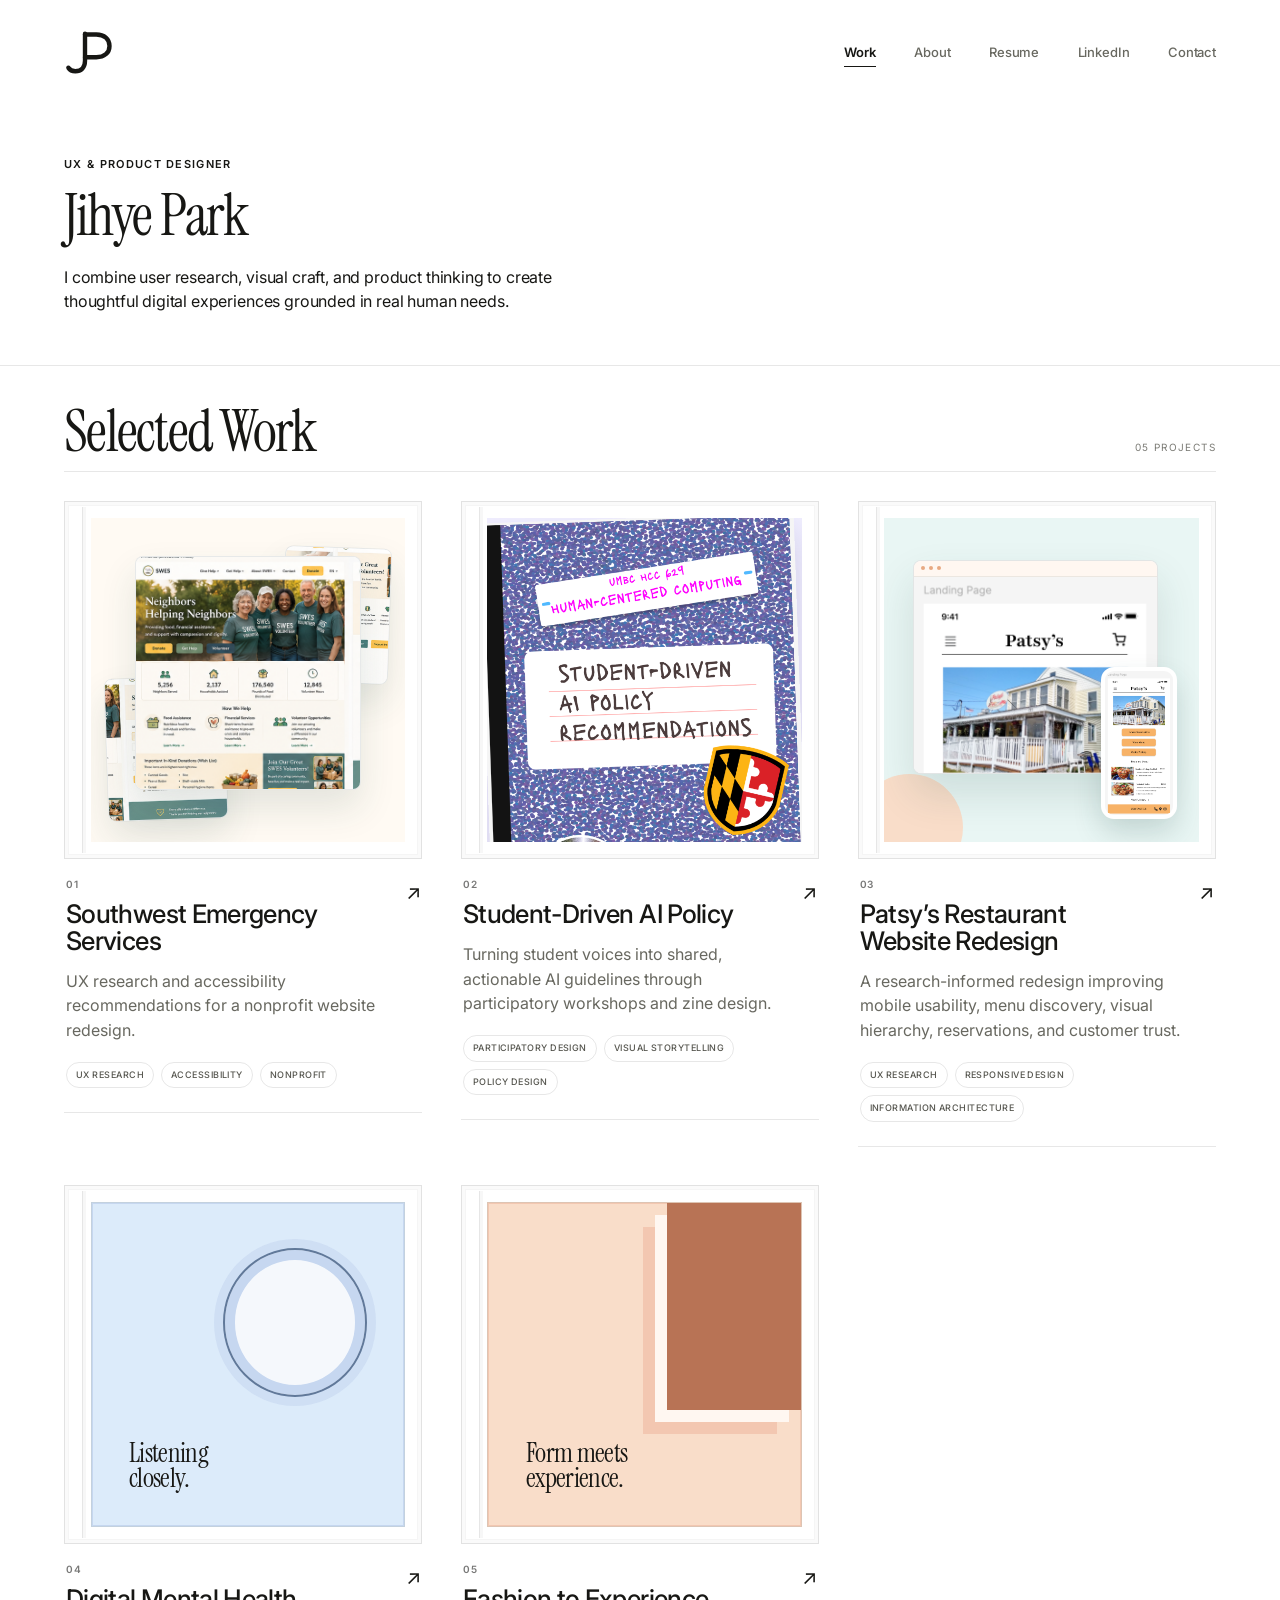
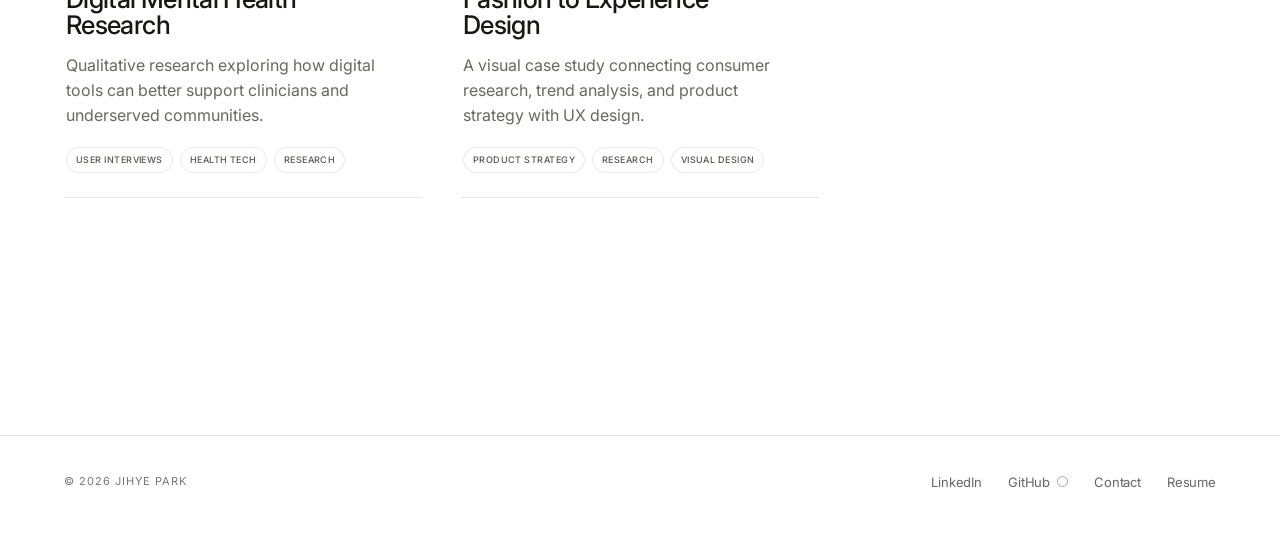
==== commit 5d6b94e4: "Add GitHub link and interactive footer Add GitHub link and interactive footer" ====
--- a/index.html
+++ b/index.html
@@ -16,19 +16,13 @@
   <a class="skip-link" href="#main">Skip to content</a>
 
   <header class="site-header" data-header>
-    <div class="brand-lockup">
-      <a class="site-logo" href="index.html" aria-label="Jihye Park home" aria-current="page">
-        <svg class="site-logo-mark" viewBox="0 0 72 64" role="img" aria-labelledby="jp-logo-title">
-          <title id="jp-logo-title">Jihye Park</title>
-          <path d="M22 11v31c0 8-4.5 12-11 12-3.5 0-6.5-1.5-8-4" />
-          <path d="M36 12h13c9 0 15 5 15 13s-6 13-15 13H36" />
-        </svg>
-      </a>
-      <span class="cursor-orb" aria-hidden="true">
-        <span class="cursor-orb__core"></span>
-        <span class="cursor-orb__glow"></span>
-      </span>
-    </div>
+    <a class="site-logo" href="index.html" aria-label="Jihye Park home" aria-current="page">
+      <svg class="site-logo-mark" viewBox="0 0 64 64" role="img" aria-labelledby="jp-logo-title">
+        <title id="jp-logo-title">Jihye Park</title>
+        <path d="M24 11v31c0 8-4.5 12-11 12-3.5 0-6.5-1.5-8-4" />
+        <path d="M24 12h13c9 0 15 5 15 13s-6 13-15 13H24" />
+      </svg>
+    </a>
     <button class="menu-toggle" type="button" aria-expanded="false" aria-controls="site-nav">
       <span class="sr-only">Toggle navigation</span>
       <span></span><span></span>
@@ -56,11 +50,11 @@
       </div>
 
       <div class="project-grid">
-        <article class="project-card project-card--sage reveal" data-orb-color="#7FAE9A">
+        <article class="project-card project-card--sage reveal">
           <a href="projects/case-study-one.html" aria-label="View Southwest Emergency Services case study">
             <div class="project-visual">
-              <div class="project-frame">
-                <span class="project-frame-spine" aria-hidden="true"></span>
+              <div class="jewel-case">
+                <span class="jewel-spine" aria-hidden="true"></span>
                 <div class="project-art project-art--swes">
                   <div class="swes-screen swes-screen--back">
                     <img src="assets/images/swes-project-board.png" alt="" aria-hidden="true">
@@ -86,11 +80,11 @@
           </a>
         </article>
 
-        <article class="project-card project-card--student-ai reveal" data-orb-color="#9B8FE3">
+        <article class="project-card project-card--student-ai reveal">
           <a href="projects/student-driven-ai.html" aria-label="View Student-Driven AI Policy case study">
             <div class="project-visual">
-              <div class="project-frame">
-                <span class="project-frame-spine" aria-hidden="true"></span>
+              <div class="jewel-case">
+                <span class="jewel-spine" aria-hidden="true"></span>
                 <div class="project-art project-art--student-ai">
                   <span class="zine-paper-layer zine-paper-layer--back" aria-hidden="true"></span>
                   <span class="zine-paper-layer zine-paper-layer--middle" aria-hidden="true"></span>
@@ -110,11 +104,11 @@
           </a>
         </article>
 
-        <article class="project-card project-card--patsys reveal" data-orb-color="#E8C98F">
+        <article class="project-card project-card--patsys reveal">
           <a href="projects/patsys-redesign.html" aria-label="View Patsy’s Restaurant Website Redesign case study">
             <div class="project-visual">
-              <div class="project-frame">
-                <span class="project-frame-spine" aria-hidden="true"></span>
+              <div class="jewel-case">
+                <span class="jewel-spine" aria-hidden="true"></span>
                 <div class="project-art project-art--patsys">
                   <div class="browser-mockup">
                     <div class="browser-toolbar" aria-hidden="true"><span></span><span></span><span></span></div>
@@ -138,11 +132,11 @@
           </a>
         </article>
 
-        <article class="project-card project-card--blue reveal" data-orb-color="#8EBCE0">
+        <article class="project-card project-card--blue reveal">
           <a href="projects/case-study-two.html" aria-label="View Digital Mental Health Research case study">
             <div class="project-visual">
-              <div class="project-frame">
-                <span class="project-frame-spine" aria-hidden="true"></span>
+              <div class="jewel-case">
+                <span class="jewel-spine" aria-hidden="true"></span>
                 <div class="project-cover project-cover--health" role="img" aria-label="Digital Mental Health Research project placeholder">
                   <span>Listening<br>closely.</span>
                   <i aria-hidden="true"></i>
@@ -161,11 +155,11 @@
           </a>
         </article>
 
-        <article class="project-card project-card--clay reveal" data-orb-color="#E69A88">
+        <article class="project-card project-card--clay reveal">
           <a href="projects/case-study-three.html" aria-label="View Fashion to Experience Design case study">
             <div class="project-visual">
-              <div class="project-frame">
-                <span class="project-frame-spine" aria-hidden="true"></span>
+              <div class="jewel-case">
+                <span class="jewel-spine" aria-hidden="true"></span>
                 <div class="project-cover project-cover--fashion" role="img" aria-label="Fashion to Experience Design project placeholder">
                   <span>Form meets<br>experience.</span>
                   <i aria-hidden="true"></i>
@@ -188,10 +182,19 @@
     </section>
   </main>
 
-  <footer class="home-footer footer">
-    <p>© <span data-year></span> Jihye Park</p>
-    <p>Ellicott City, Maryland</p>
-    <a href="#top">Back to top ↑</a>
+  <footer class="site-footer">
+    <div class="footer-inner">
+      <p class="footer-copyright">© 2026 Jihye Park</p>
+      <nav class="footer-links" aria-label="Footer navigation">
+        <a href="https://www.linkedin.com/in/jihye-park840221" target="_blank" rel="noopener noreferrer">LinkedIn</a>
+        <a href="https://github.com/UMBCSakshi" target="_blank" rel="noopener noreferrer" aria-label="Visit Jihye Park's GitHub profile" class="footer-github-link">
+          <span>GitHub</span>
+          <span class="footer-github-orb" aria-hidden="true"></span>
+        </a>
+        <a href="mailto:jihyep1@umbc.edu">Contact</a>
+        <a href="assets/documents/jihye-park-resume.pdf" target="_blank" rel="noopener noreferrer">Resume</a>
+      </nav>
+    </div>
   </footer>
 </body>
 </html>
--- a/styles.css
+++ b/styles.css
@@ -23,61 +23,8 @@
 
 .site-header { position: fixed; inset: 0 0 auto; z-index: 50; display: flex; align-items: center; justify-content: space-between; padding: 24px var(--pad); transition: background .3s, padding .3s; }
 .site-header.is-scrolled { padding-top: 16px; padding-bottom: 16px; background: rgba(243,241,235,.88); backdrop-filter: blur(14px); -webkit-backdrop-filter: blur(14px); border-bottom: 1px solid rgba(23,23,20,.08); }
-.brand-lockup { display: inline-flex; align-items: center; gap: 10px; flex: 0 0 auto; }
-.site-logo { display: inline-flex; align-items: center; flex: 0 0 auto; padding: 0; border: 0; background: transparent; box-shadow: none; color: var(--ink); text-decoration: none; opacity: 0; animation: site-logo-intro 520ms cubic-bezier(.22, 1, .36, 1) forwards; transition: opacity 250ms ease, transform 250ms ease; }
+.site-logo { display: inline-flex; align-items: center; flex: 0 0 auto; padding: 0; border: 0; background: transparent; box-shadow: none; color: var(--ink); text-decoration: none; opacity: 1; transition: opacity 250ms ease, transform 250ms ease; }
 .site-logo-mark { display: block; width: clamp(56px, 4vw, 64px); height: auto; overflow: visible; fill: none; stroke: currentColor; stroke-width: 5; stroke-linecap: round; stroke-linejoin: round; }
-.cursor-orb {
-  --orb-color: #B8B8B2;
-  --orb-x: 0px;
-  --orb-y: 0px;
-  position: relative;
-  display: inline-grid;
-  place-items: center;
-  width: 30px;
-  aspect-ratio: 1;
-  flex: 0 0 auto;
-  border-radius: 50%;
-  opacity: 0;
-  transform: translate3d(var(--orb-x), var(--orb-y), 0) scale(.75);
-  transition: transform 280ms cubic-bezier(.22, 1, .36, 1), filter 280ms ease, opacity 320ms ease;
-  pointer-events: none;
-  animation: cursor-orb-intro 620ms 100ms cubic-bezier(.22, 1, .36, 1) forwards;
-}
-.cursor-orb__core {
-  position: relative;
-  z-index: 2;
-  width: 9px;
-  aspect-ratio: 1;
-  border-radius: 50%;
-  background: var(--orb-color);
-  box-shadow: 0 0 0 1px color-mix(in srgb, var(--orb-color) 24%, transparent);
-  transition: transform 280ms cubic-bezier(.22, 1, .36, 1), background-color 260ms ease, box-shadow 260ms ease;
-}
-.cursor-orb__glow {
-  position: absolute;
-  inset: 3px;
-  border-radius: 50%;
-  background: radial-gradient(circle, color-mix(in srgb, var(--orb-color) 28%, transparent) 0%, color-mix(in srgb, var(--orb-color) 12%, transparent) 45%, transparent 72%);
-  opacity: .7;
-  filter: blur(5px);
-  transform: scale(.9);
-  transition: transform 320ms cubic-bezier(.22, 1, .36, 1), opacity 260ms ease, background 260ms ease;
-}
-@keyframes site-logo-intro {
-  to { opacity: 1; }
-}
-@keyframes cursor-orb-intro {
-  to { opacity: 1; transform: translate3d(var(--orb-x), var(--orb-y), 0) scale(1); }
-}
-.brand-lockup.is-logo-active .cursor-orb { transform: translate3d(calc(var(--orb-x) - 3px), var(--orb-y), 0) scale(1.08); }
-.brand-lockup.is-logo-active .cursor-orb__core {
-  transform: scale(1.25);
-  box-shadow: 0 0 0 5px color-mix(in srgb, var(--orb-color) 10%, transparent);
-}
-.brand-lockup.is-logo-active .cursor-orb__glow { transform: scale(1.45); opacity: 1; }
-.cursor-orb.is-project-active { transform: translate3d(var(--orb-x), var(--orb-y), 0) scale(1.1); }
-.cursor-orb.is-project-active .cursor-orb__core { transform: scale(1.35); }
-.cursor-orb.is-project-active .cursor-orb__glow { transform: scale(1.55); opacity: 1; }
 .site-logo:hover { opacity: .82; transform: translateY(-2px); }
 .site-logo:active { transform: translateY(0) scale(.97); }
 .site-logo:focus-visible { outline: 2px solid currentColor; outline-offset: 5px; border-radius: 4px; }
@@ -200,12 +147,12 @@
 
 /* Dedicated about page */
 .about-page { background: var(--paper); }
-.about-hero { min-height: calc(100svh - 92px); display: grid; grid-template-columns: minmax(260px, .85fr) minmax(390px, 1.15fr); gap: clamp(44px, 8vw, 130px); align-items: center; padding: clamp(110px, 12vw, 155px) var(--pad) clamp(48px, 6vw, 82px); }
-.about-portrait { align-self: center; position: sticky; top: 120px; display: grid; place-items: center; padding: clamp(24px, 4vw, 58px); }
-.about-portrait-frame {
+.about-hero { min-height: 100svh; display: grid; grid-template-columns: minmax(280px, .85fr) minmax(420px, 1.15fr); gap: clamp(50px, 9vw, 150px); align-items: center; padding: clamp(135px, 17vw, 210px) var(--pad) clamp(90px, 11vw, 160px); }
+.about-cd-portrait { align-self: start; position: sticky; top: 120px; display: grid; place-items: center; padding: clamp(36px, 6vw, 90px); }
+.about-cd-ring {
   position: relative;
-  width: clamp(170px, 15vw, 210px);
-  height: clamp(170px, 15vw, 210px);
+  width: 220px;
+  height: 220px;
   padding: 10px;
   overflow: hidden;
   border: 1px solid rgba(23, 23, 20, .24);
@@ -214,7 +161,7 @@
   box-shadow: 0 17px 30px rgba(23,23,20,.14), inset 0 0 0 4px rgba(255,255,255,.28), inset 0 0 0 7px rgba(56,55,51,.08);
   transition: transform .28s ease, box-shadow .28s ease;
 }
-.about-portrait-frame::before {
+.about-cd-ring::before {
   content: "";
   position: absolute;
   z-index: 2;
@@ -230,13 +177,13 @@
   transform-origin: 100% 100%;
   transition: transform .45s ease;
 }
-.about-portrait-image { display: block; width: 100%; height: 100%; border: 1px solid rgba(255,255,255,.52); border-radius: 50%; object-fit: cover; object-position: center 25%; filter: saturate(.88) contrast(.97); }
-.about-portrait-frame:hover { transform: translateY(-3px) rotate(1deg); box-shadow: 0 22px 36px rgba(23,23,20,.18), inset 0 0 0 4px rgba(255,255,255,.3), inset 0 0 0 7px rgba(56,55,51,.08); }
-.about-portrait-frame:hover::before { transform: rotate(7deg); }
-.about-portrait-frame:active { transform: scale(.98); }
-.about-story h1 { margin: 36px 0 34px; font-family: var(--font-display); font-size: clamp(42px, 4.6vw, 68px); font-weight: 400; line-height: .98; letter-spacing: -.025em; }
-.about-biography { max-width: 650px; }
-.about-biography p { margin: 0 0 18px; color: var(--muted); font-size: clamp(14px, 1.05vw, 16px); line-height: 1.65; }
+.about-cd-image { display: block; width: 100%; height: 100%; border: 1px solid rgba(255,255,255,.52); border-radius: 50%; object-fit: cover; object-position: center 25%; filter: saturate(.88) contrast(.97); }
+.about-cd-ring:hover { transform: translateY(-3px) rotate(1deg); box-shadow: 0 22px 36px rgba(23,23,20,.18), inset 0 0 0 4px rgba(255,255,255,.3), inset 0 0 0 7px rgba(56,55,51,.08); }
+.about-cd-ring:hover::before { transform: rotate(7deg); }
+.about-cd-ring:active { transform: scale(.98); }
+.about-story h1 { margin: 55px 0 60px; font-family: var(--font-display); font-size: clamp(50px, 6.5vw, 96px); font-weight: 400; line-height: .98; letter-spacing: -.025em; }
+.about-biography { max-width: 720px; }
+.about-biography p { margin: 0 0 28px; color: var(--muted); font-size: clamp(17px, 1.4vw, 20px); line-height: 1.7; }
 .about-values { background: var(--paper-deep); }
 .about-values .skill-row { grid-template-columns: 60px minmax(220px, .75fr) 1.25fr; }
 .about-links { display: grid; grid-template-columns: repeat(2, 1fr); padding: clamp(70px, 9vw, 120px) var(--pad); border-top: 1px solid var(--line); }
@@ -244,12 +191,6 @@
 .about-links a { transition: color .25s, transform .25s; }
 .about-links a:hover { color: var(--muted); transform: translateY(-2px); }
 .about-links a:focus-visible { outline: 2px solid var(--ink); outline-offset: 7px; }
-.about-footer { margin: 0 var(--pad); padding: 24px 0 28px; color: var(--muted); font-size: 13px; text-transform: none; letter-spacing: 0; }
-.about-footer-links { display: flex; align-items: center; gap: 14px; }
-.about-footer a { transition: color .25s ease, transform .25s ease; }
-.about-footer a:hover { color: var(--ink); transform: translateY(-1px); }
-.about-footer a:focus-visible { outline: 2px solid var(--ink); outline-offset: 6px; }
-
 .skills-section { padding-bottom: clamp(110px, 16vw, 220px); }
 .skills-list { border-top: 1px solid var(--line); }
 .skill-row { display: grid; grid-template-columns: 60px 1fr 1fr; gap: 25px; align-items: center; min-height: 122px; border-bottom: 1px solid var(--line); }
@@ -270,8 +211,6 @@
 .contact-side { padding-bottom: clamp(70px, 10vw, 140px); }
 .contact-side > p:first-child { color: #3f463b; line-height: 1.6; }
 .text-link { display: inline-flex; gap: 25px; margin: 22px 0 35px; padding-bottom: 5px; border-bottom: 1px solid; font-size: clamp(18px, 1.6vw, 23px); }
-.footer { display: flex; justify-content: space-between; gap: 20px; border-top: 1px solid rgba(23,23,20,.25); padding-top: 28px; font-size: 11px; text-transform: uppercase; letter-spacing: .07em; }
-
 .reveal { opacity: 0; transform: translateY(28px); transition: opacity .75s ease, transform .75s ease; }
 .reveal.is-visible { opacity: 1; transform: none; }
 
@@ -324,22 +263,18 @@
   .resume-mark { display: none; }
   .contact-grid h2 { margin-bottom: 60px; }
   .contact-side { padding-bottom: 70px; }
-  .footer { flex-wrap: wrap; }
-  .footer p:nth-child(2) { display: none; }
   .case-hero { min-height: 67svh; }
   .case-hero p { margin-left: 0; }
   .case-banner { min-height: 75vw; }
   .case-content-grid { gap: 55px; }
-  .about-hero { grid-template-columns: 1fr; gap: 38px; min-height: 0; padding-top: 112px; padding-bottom: 46px; }
-  .about-portrait { position: static; padding: 30px; }
-  .about-portrait-frame { width: 160px; height: 160px; padding: 8px; }
-  .about-story h1 { margin: 32px 0 28px; }
+  .about-hero { grid-template-columns: 1fr; gap: 65px; padding-top: 125px; }
+  .about-cd-portrait { position: static; padding: 30px; }
+  .about-cd-ring { width: 160px; height: 160px; padding: 8px; }
+  .about-story h1 { margin: 45px 0; }
   .about-values .skill-row { grid-template-columns: 35px 1fr; }
   .about-values .skill-row p { grid-column: 2; }
   .about-links { grid-template-columns: 1fr; gap: 40px; }
   .about-links > * { margin-right: 0; }
-  .about-footer { align-items: flex-start; }
-  .about-footer-links { flex-wrap: wrap; justify-content: flex-end; row-gap: 8px; }
 }
 
 @media (prefers-reduced-motion: reduce) {
@@ -354,14 +289,14 @@
   .project-card > a:hover .project-arrow,
   .project-card > a:hover .project-visual > div { transform: none; }
   .project-visual::before { display: none; }
-  .about-portrait-frame:hover,
-  .about-portrait-frame:active { transform: none; }
-  .about-portrait-frame::before { transition: none; }
-  .about-portrait-frame:hover::before { transform: rotate(-5deg); }
+  .about-cd-ring:hover,
+  .about-cd-ring:active { transform: none; }
+  .about-cd-ring::before { transition: none; }
+  .about-cd-ring:hover::before { transform: rotate(-5deg); }
 }
 
 @media (min-width: 761px) and (max-width: 1100px) {
-  .about-portrait-frame { width: 190px; height: 190px; }
+  .about-cd-ring { width: 190px; height: 190px; }
   .site-logo-mark { width: 52px; }
 }
 
@@ -392,9 +327,9 @@
 .home-page .project-visual::before { content: none; }
 .home-page .project-number { position: static; display: block; margin-bottom: 9px; color: rgba(23,23,20,.58); font-size: 10px; font-weight: 600; letter-spacing: .08em; }
 
-.home-page .project-visual > .project-frame { position: absolute; inset: 0; width: auto; height: auto; padding: clamp(13px, 1.25vw, 19px) clamp(13px, 1.25vw, 19px) clamp(13px, 1.25vw, 19px) clamp(22px, 2vw, 31px); overflow: hidden; border: 1px solid rgba(20,20,20,.12); background: rgba(255,255,255,.28); box-shadow: 0 12px 30px rgba(20,20,20,.08), inset 0 0 0 3px rgba(255,255,255,.5), inset 0 0 0 4px rgba(20,20,20,.04); transition: transform .28s ease, box-shadow .28s ease; }
-.project-frame::after { content: ""; position: absolute; z-index: 4; top: -35%; bottom: -35%; left: -52%; width: 35%; pointer-events: none; background: linear-gradient(110deg, transparent, rgba(255,255,255,.24), rgba(255,255,255,.05), transparent); transform: skewX(-12deg); transition: transform .62s cubic-bezier(.2,.65,.3,1); }
-.project-frame-spine { position: absolute; z-index: 3; inset: 5px auto 5px 6px; width: 12px; border-right: 1px solid rgba(20,20,20,.1); border-left: 1px solid rgba(255,255,255,.7); box-shadow: 3px 0 0 rgba(20,20,20,.03); }
+.home-page .project-visual > .jewel-case { position: absolute; inset: 0; width: auto; height: auto; padding: clamp(13px, 1.25vw, 19px) clamp(13px, 1.25vw, 19px) clamp(13px, 1.25vw, 19px) clamp(22px, 2vw, 31px); overflow: hidden; border: 1px solid rgba(20,20,20,.12); background: rgba(255,255,255,.28); box-shadow: 0 12px 30px rgba(20,20,20,.08), inset 0 0 0 3px rgba(255,255,255,.5), inset 0 0 0 4px rgba(20,20,20,.04); transition: transform .28s ease, box-shadow .28s ease; }
+.jewel-case::after { content: ""; position: absolute; z-index: 4; top: -35%; bottom: -35%; left: -52%; width: 35%; pointer-events: none; background: linear-gradient(110deg, transparent, rgba(255,255,255,.24), rgba(255,255,255,.05), transparent); transform: skewX(-12deg); transition: transform .62s cubic-bezier(.2,.65,.3,1); }
+.jewel-spine { position: absolute; z-index: 3; inset: 5px auto 5px 6px; width: 12px; border-right: 1px solid rgba(20,20,20,.1); border-left: 1px solid rgba(255,255,255,.7); box-shadow: 3px 0 0 rgba(20,20,20,.03); }
 .project-cover { position: relative; width: 100%; height: 100%; display: grid; align-items: center; justify-items: center; overflow: hidden; border: 1px solid rgba(20,20,20,.12); filter: brightness(1); transition: transform .3s ease, filter .3s ease; }
 .project-cover > span { position: absolute; z-index: 2; left: 12%; bottom: 11%; font-family: var(--font-display); font-size: clamp(20px, 2.1vw, 34px); font-weight: 400; line-height: .94; letter-spacing: -.025em; }
 .project-cover > i { position: absolute; display: block; }
@@ -437,12 +372,24 @@
 .home-page .project-arrow { position: absolute; top: 17px; right: 2px; font-size: 20px; transition: transform .26s ease; }
 .project-tags { display: flex; flex-wrap: wrap; gap: 7px; margin: 0; padding: 0; list-style: none; }
 .project-tags li { padding: 5px 9px; border: 1px solid var(--line); border-radius: 999px; color: #55554e; font-size: 9px; font-weight: 500; letter-spacing: .05em; text-transform: uppercase; }
-.home-footer { margin: 0 var(--pad); padding: 28px 0 35px; }
+.site-footer { margin-top: 96px; border-top: 1px solid rgba(17,17,17,.12); padding: 28px var(--pad) 36px; background: #fff; }
+.footer-inner { display: flex; align-items: center; justify-content: space-between; gap: 32px; }
+.footer-copyright { margin: 0; color: #777; font-size: 11px; letter-spacing: .09em; text-transform: uppercase; }
+.footer-links { display: flex; align-items: center; gap: 26px; }
+.footer-links a { position: relative; display: inline-flex; align-items: center; min-height: 36px; gap: 7px; color: #666; font-size: 13px; text-decoration: none; transition: color 220ms ease, transform 220ms ease; }
+.footer-links a:hover,
+.footer-links a:focus-visible { color: #111; transform: translateY(-1px); }
+.footer-links a:active { transform: translateY(0) scale(.98); }
+.footer-links a:focus-visible { outline: 2px solid #111; outline-offset: 5px; border-radius: 3px; }
+.footer-github-orb { position: relative; width: 11px; height: 11px; flex: 0 0 auto; border: 1px solid rgba(17,17,17,.35); border-radius: 50%; background: transparent; transition: transform 240ms cubic-bezier(.22,1,.36,1), background-color 220ms ease, border-color 220ms ease, box-shadow 240ms ease; }
+.footer-github-link:hover .footer-github-orb,
+.footer-github-link:focus-visible .footer-github-orb { transform: translateY(-1px) scale(1.3); background: #111; border-color: #111; box-shadow: 0 0 0 5px rgba(17,17,17,.07), 0 0 14px rgba(17,17,17,.16); }
+.footer-github-link:active { transform: translateY(0) scale(.98); }
 
 @media (hover: hover) and (pointer: fine) {
   .home-page .project-card > a:hover { transform: translateY(-7px); filter: drop-shadow(0 18px 20px rgba(20,20,20,.09)); }
-  .home-page .project-card > a:hover .project-frame { transform: scale(1.02); box-shadow: 0 16px 34px rgba(20,20,20,.1), inset 0 0 0 3px rgba(255,255,255,.55), inset 0 0 0 4px rgba(20,20,20,.04); }
-  .home-page .project-card > a:hover .project-frame::after { transform: translateX(440%) skewX(-12deg); }
+  .home-page .project-card > a:hover .jewel-case { transform: scale(1.02); box-shadow: 0 16px 34px rgba(20,20,20,.1), inset 0 0 0 3px rgba(255,255,255,.55), inset 0 0 0 4px rgba(20,20,20,.04); }
+  .home-page .project-card > a:hover .jewel-case::after { transform: translateX(440%) skewX(-12deg); }
   .home-page .project-card > a:hover .project-cover { transform: scale(1.018); filter: brightness(1.025); }
   .home-page .project-card > a:hover .project-arrow { transform: translateX(5px); }
   .home-page .project-card > a:hover .project-info h3 { transform: none; }
@@ -463,7 +410,6 @@
 @media (max-width: 760px) {
   .home-page .site-header { align-items: center; }
   .site-logo-mark { width: 46px; }
-  .cursor-orb { width: 26px; }
   .home-page .site-nav { color: var(--ink); }
   .home-intro { padding-top: 30px; padding-bottom: 38px; }
   .home-intro h1 { margin: 12px 0 18px; font-size: clamp(40px, 12vw, 48px); }
@@ -476,33 +422,27 @@
   .home-page .project-grid { grid-template-columns: 1fr; gap: 62px; }
   .home-page .project-info { min-height: 0; }
   .project-cover > span { font-size: clamp(27px, 9vw, 38px); }
+  .site-footer { margin-top: 72px; padding-top: 24px; padding-bottom: 28px; }
+  .footer-inner { align-items: flex-start; flex-direction: column; gap: 20px; }
+  .footer-links { width: 100%; flex-wrap: wrap; gap: 4px 22px; }
+  .footer-links a { min-height: 44px; }
 }
 
 @media (prefers-reduced-motion: reduce) {
   .site-logo:hover,
   .site-logo:active { transform: none; }
-
-  .site-logo,
-  .cursor-orb,
-  .cursor-orb__core,
-  .cursor-orb__glow {
-    animation: none;
-    transition-duration: 0.01ms;
-  }
-  .site-logo,
-  .cursor-orb { opacity: 1; transform: none; }
-  .brand-lockup.is-logo-active .cursor-orb,
-  .cursor-orb.is-project-active { transform: none; }
-  .brand-lockup.is-logo-active .cursor-orb__core,
-  .brand-lockup.is-logo-active .cursor-orb__glow,
-  .cursor-orb.is-project-active .cursor-orb__core,
-  .cursor-orb.is-project-active .cursor-orb__glow { transform: none; }
   .home-page .project-card > a:hover,
   .home-page .project-card > a:active,
-  .home-page .project-card > a:hover .project-frame,
+  .home-page .project-card > a:hover .jewel-case,
   .home-page .project-card > a:hover .project-cover,
   .home-page .project-card > a:hover .project-arrow { transform: none; }
-  .project-frame::after { display: none; }
+  .jewel-case::after { display: none; }
+  .footer-links a,
+  .footer-github-orb { transition-duration: .01ms; }
+  .footer-links a:hover,
+  .footer-links a:focus-visible,
+  .footer-github-link:hover .footer-github-orb,
+  .footer-github-link:focus-visible .footer-github-orb { transform: none; }
   .zine-paper-layer { transform: none; }
   .swes-screen,
   .home-page .project-card > a:hover .swes-screen { transform: none; }
@@ -534,8 +474,6 @@
 .project-detail-section div { max-width: 620px; }
 .project-detail-section p { margin: 0 0 20px; color: var(--muted); font-size: 17px; line-height: 1.72; }
 .project-detail-section ul { margin: 0; padding-left: 20px; color: var(--muted); font-size: 17px; line-height: 1.72; }
-.project-detail-footer { margin: 0 var(--pad); padding: 28px 0 35px; }
-
 @media (max-width: 760px) {
   .project-detail-hero { grid-template-columns: 1fr; min-height: 0; padding-top: 125px; }
   .project-detail-meta { grid-template-columns: 1fr; }
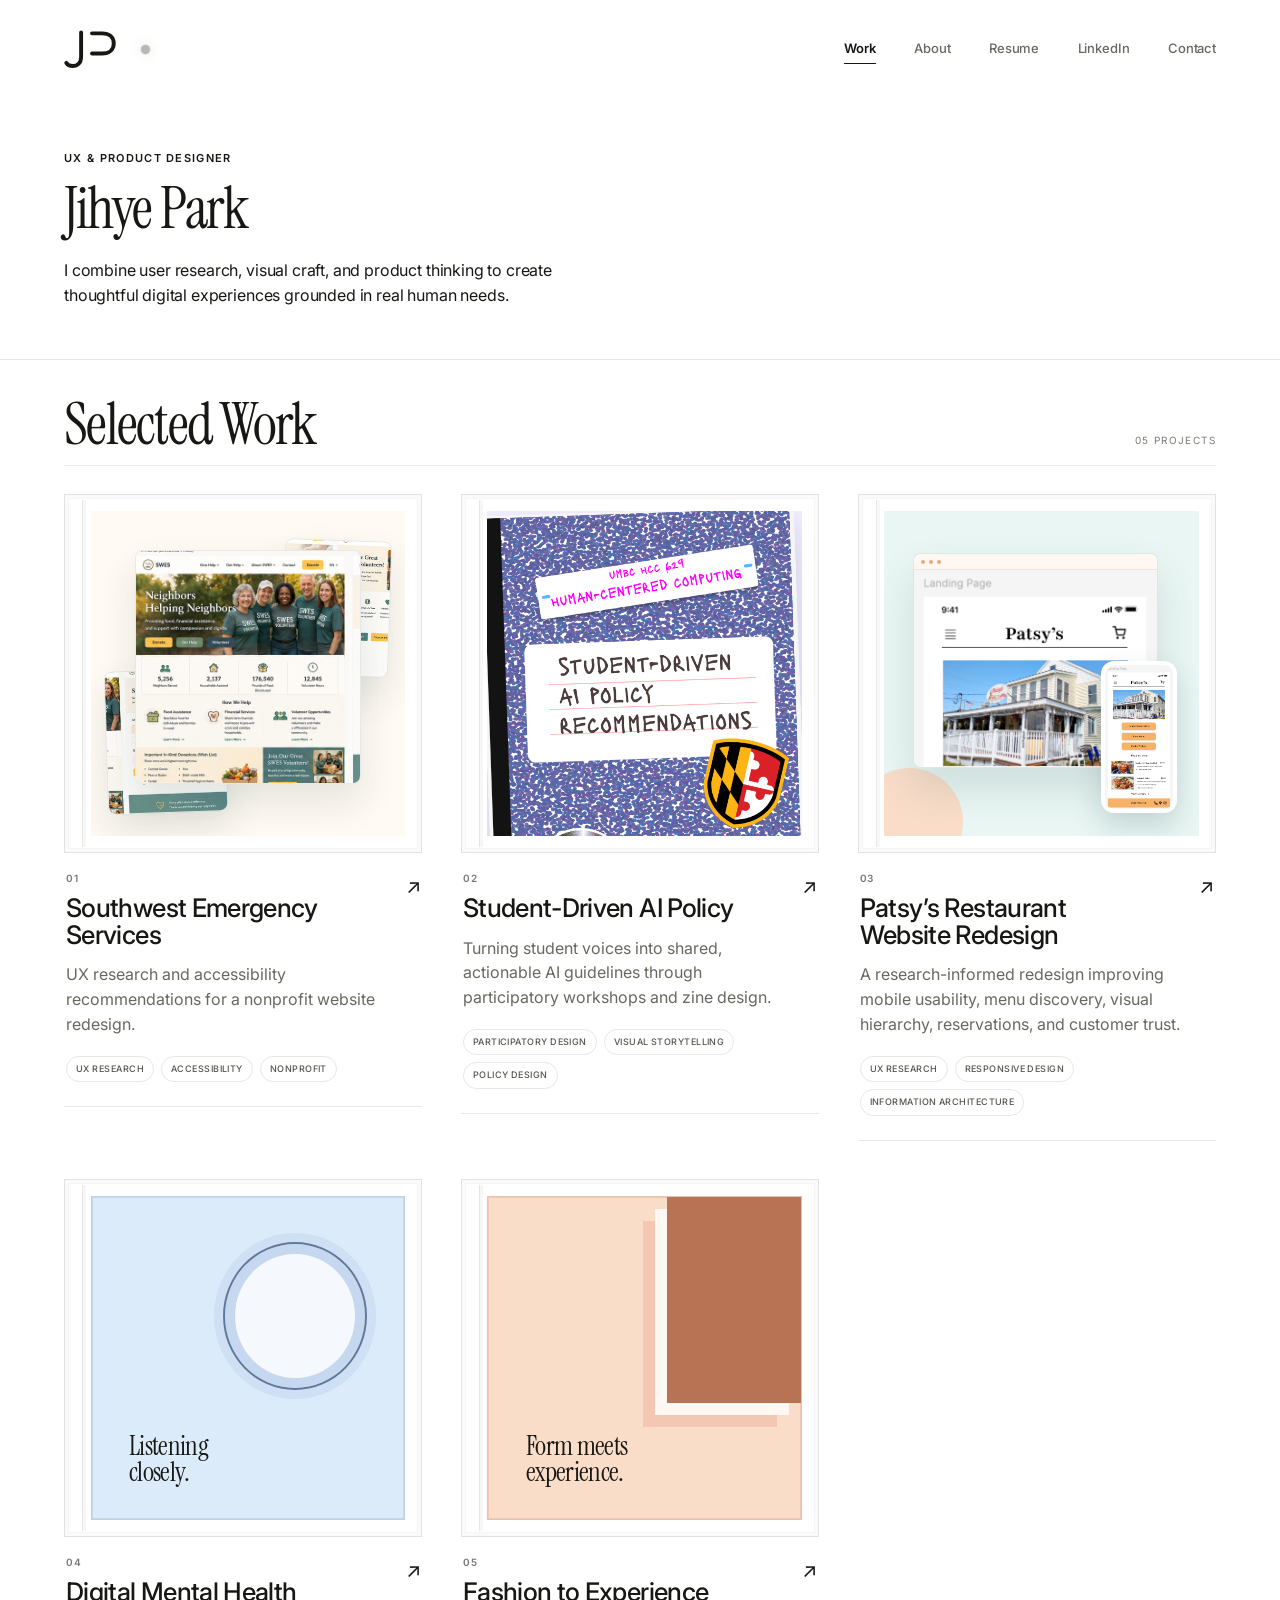
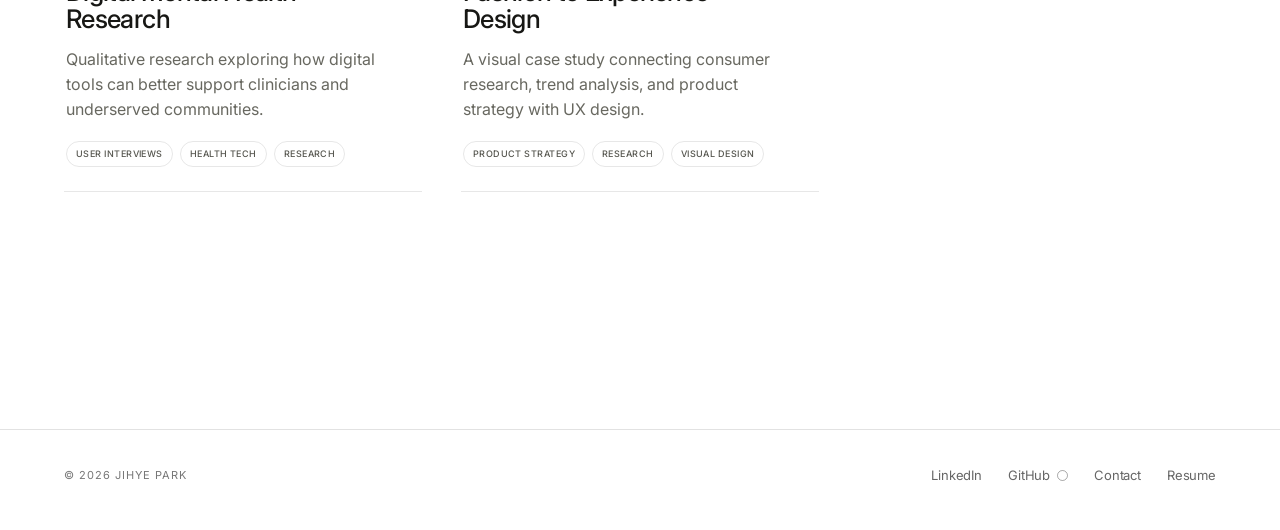
==== commit 08c6e8e7: "Keyboard focus, hover, responsive, and reduced-motion rules remain present." ====
--- a/index.html
+++ b/index.html
@@ -16,13 +16,19 @@
   <a class="skip-link" href="#main">Skip to content</a>
 
   <header class="site-header" data-header>
-    <a class="site-logo" href="index.html" aria-label="Jihye Park home" aria-current="page">
-      <svg class="site-logo-mark" viewBox="0 0 64 64" role="img" aria-labelledby="jp-logo-title">
-        <title id="jp-logo-title">Jihye Park</title>
-        <path d="M24 11v31c0 8-4.5 12-11 12-3.5 0-6.5-1.5-8-4" />
-        <path d="M24 12h13c9 0 15 5 15 13s-6 13-15 13H24" />
-      </svg>
-    </a>
+    <div class="brand-lockup">
+      <a class="site-logo" href="index.html" aria-label="Jihye Park home" aria-current="page">
+        <svg class="site-logo-mark" viewBox="0 0 72 64" role="img" aria-labelledby="jp-logo-title">
+          <title id="jp-logo-title">Jihye Park</title>
+          <path d="M22 11v31c0 8-4.5 12-11 12-3.5 0-6.5-1.5-8-4" />
+          <path d="M36 12h13c9 0 15 5 15 13s-6 13-15 13H36" />
+        </svg>
+      </a>
+      <span class="cursor-orb" aria-hidden="true">
+        <span class="cursor-orb__core"></span>
+        <span class="cursor-orb__glow"></span>
+      </span>
+    </div>
     <button class="menu-toggle" type="button" aria-expanded="false" aria-controls="site-nav">
       <span class="sr-only">Toggle navigation</span>
       <span></span><span></span>
@@ -50,11 +56,11 @@
       </div>
 
       <div class="project-grid">
-        <article class="project-card project-card--sage reveal">
+        <article class="project-card project-card--sage reveal" data-orb-color="#7FAE9A">
           <a href="projects/case-study-one.html" aria-label="View Southwest Emergency Services case study">
             <div class="project-visual">
-              <div class="jewel-case">
-                <span class="jewel-spine" aria-hidden="true"></span>
+              <div class="project-frame">
+                <span class="project-frame-spine" aria-hidden="true"></span>
                 <div class="project-art project-art--swes">
                   <div class="swes-screen swes-screen--back">
                     <img src="assets/images/swes-project-board.png" alt="" aria-hidden="true">
@@ -80,11 +86,11 @@
           </a>
         </article>
 
-        <article class="project-card project-card--student-ai reveal">
+        <article class="project-card project-card--student-ai reveal" data-orb-color="#9B8FE3">
           <a href="projects/student-driven-ai.html" aria-label="View Student-Driven AI Policy case study">
             <div class="project-visual">
-              <div class="jewel-case">
-                <span class="jewel-spine" aria-hidden="true"></span>
+              <div class="project-frame">
+                <span class="project-frame-spine" aria-hidden="true"></span>
                 <div class="project-art project-art--student-ai">
                   <span class="zine-paper-layer zine-paper-layer--back" aria-hidden="true"></span>
                   <span class="zine-paper-layer zine-paper-layer--middle" aria-hidden="true"></span>
@@ -104,11 +110,11 @@
           </a>
         </article>
 
-        <article class="project-card project-card--patsys reveal">
+        <article class="project-card project-card--patsys reveal" data-orb-color="#E8C98F">
           <a href="projects/patsys-redesign.html" aria-label="View Patsy’s Restaurant Website Redesign case study">
             <div class="project-visual">
-              <div class="jewel-case">
-                <span class="jewel-spine" aria-hidden="true"></span>
+              <div class="project-frame">
+                <span class="project-frame-spine" aria-hidden="true"></span>
                 <div class="project-art project-art--patsys">
                   <div class="browser-mockup">
                     <div class="browser-toolbar" aria-hidden="true"><span></span><span></span><span></span></div>
@@ -132,11 +138,11 @@
           </a>
         </article>
 
-        <article class="project-card project-card--blue reveal">
+        <article class="project-card project-card--blue reveal" data-orb-color="#8EBCE0">
           <a href="projects/case-study-two.html" aria-label="View Digital Mental Health Research case study">
             <div class="project-visual">
-              <div class="jewel-case">
-                <span class="jewel-spine" aria-hidden="true"></span>
+              <div class="project-frame">
+                <span class="project-frame-spine" aria-hidden="true"></span>
                 <div class="project-cover project-cover--health" role="img" aria-label="Digital Mental Health Research project placeholder">
                   <span>Listening<br>closely.</span>
                   <i aria-hidden="true"></i>
@@ -155,11 +161,11 @@
           </a>
         </article>
 
-        <article class="project-card project-card--clay reveal">
+        <article class="project-card project-card--clay reveal" data-orb-color="#E69A88">
           <a href="projects/case-study-three.html" aria-label="View Fashion to Experience Design case study">
             <div class="project-visual">
-              <div class="jewel-case">
-                <span class="jewel-spine" aria-hidden="true"></span>
+              <div class="project-frame">
+                <span class="project-frame-spine" aria-hidden="true"></span>
                 <div class="project-cover project-cover--fashion" role="img" aria-label="Fashion to Experience Design project placeholder">
                   <span>Form meets<br>experience.</span>
                   <i aria-hidden="true"></i>
--- a/styles.css
+++ b/styles.css
@@ -23,8 +23,61 @@
 
 .site-header { position: fixed; inset: 0 0 auto; z-index: 50; display: flex; align-items: center; justify-content: space-between; padding: 24px var(--pad); transition: background .3s, padding .3s; }
 .site-header.is-scrolled { padding-top: 16px; padding-bottom: 16px; background: rgba(243,241,235,.88); backdrop-filter: blur(14px); -webkit-backdrop-filter: blur(14px); border-bottom: 1px solid rgba(23,23,20,.08); }
-.site-logo { display: inline-flex; align-items: center; flex: 0 0 auto; padding: 0; border: 0; background: transparent; box-shadow: none; color: var(--ink); text-decoration: none; opacity: 1; transition: opacity 250ms ease, transform 250ms ease; }
+.brand-lockup { display: inline-flex; align-items: center; gap: 10px; flex: 0 0 auto; }
+.site-logo { display: inline-flex; align-items: center; flex: 0 0 auto; padding: 0; border: 0; background: transparent; box-shadow: none; color: var(--ink); text-decoration: none; opacity: 0; animation: site-logo-intro 520ms cubic-bezier(.22, 1, .36, 1) forwards; transition: opacity 250ms ease, transform 250ms ease; }
 .site-logo-mark { display: block; width: clamp(56px, 4vw, 64px); height: auto; overflow: visible; fill: none; stroke: currentColor; stroke-width: 5; stroke-linecap: round; stroke-linejoin: round; }
+.cursor-orb {
+  --orb-color: #B8B8B2;
+  --orb-x: 0px;
+  --orb-y: 0px;
+  position: relative;
+  display: inline-grid;
+  place-items: center;
+  width: 30px;
+  aspect-ratio: 1;
+  flex: 0 0 auto;
+  border-radius: 50%;
+  opacity: 0;
+  transform: translate3d(var(--orb-x), var(--orb-y), 0) scale(.75);
+  transition: transform 280ms cubic-bezier(.22, 1, .36, 1), filter 280ms ease, opacity 320ms ease;
+  pointer-events: none;
+  animation: cursor-orb-intro 620ms 100ms cubic-bezier(.22, 1, .36, 1) forwards;
+}
+.cursor-orb__core {
+  position: relative;
+  z-index: 2;
+  width: 9px;
+  aspect-ratio: 1;
+  border-radius: 50%;
+  background: var(--orb-color);
+  box-shadow: 0 0 0 1px color-mix(in srgb, var(--orb-color) 24%, transparent);
+  transition: transform 280ms cubic-bezier(.22, 1, .36, 1), background-color 260ms ease, box-shadow 260ms ease;
+}
+.cursor-orb__glow {
+  position: absolute;
+  inset: 3px;
+  border-radius: 50%;
+  background: radial-gradient(circle, color-mix(in srgb, var(--orb-color) 28%, transparent) 0%, color-mix(in srgb, var(--orb-color) 12%, transparent) 45%, transparent 72%);
+  opacity: .7;
+  filter: blur(5px);
+  transform: scale(.9);
+  transition: transform 320ms cubic-bezier(.22, 1, .36, 1), opacity 260ms ease, background 260ms ease;
+}
+@keyframes site-logo-intro {
+  to { opacity: 1; }
+}
+@keyframes cursor-orb-intro {
+  to { opacity: 1; transform: translate3d(var(--orb-x), var(--orb-y), 0) scale(1); }
+}
+.brand-lockup.is-logo-active .cursor-orb { transform: translate3d(calc(var(--orb-x) - 3px), var(--orb-y), 0) scale(1.08); }
+.brand-lockup.is-logo-active .cursor-orb__core {
+  transform: scale(1.25);
+  box-shadow: 0 0 0 5px color-mix(in srgb, var(--orb-color) 10%, transparent);
+}
+.brand-lockup.is-logo-active .cursor-orb__glow { transform: scale(1.45); opacity: 1; }
+.cursor-orb.is-project-active { transform: translate3d(var(--orb-x), var(--orb-y), 0) scale(1.1); }
+.cursor-orb.is-project-active .cursor-orb__core { transform: scale(1.35); }
+.cursor-orb.is-project-active .cursor-orb__glow { transform: scale(1.55); opacity: 1; }
 .site-logo:hover { opacity: .82; transform: translateY(-2px); }
 .site-logo:active { transform: translateY(0) scale(.97); }
 .site-logo:focus-visible { outline: 2px solid currentColor; outline-offset: 5px; border-radius: 4px; }
@@ -267,14 +320,16 @@
   .case-hero p { margin-left: 0; }
   .case-banner { min-height: 75vw; }
   .case-content-grid { gap: 55px; }
-  .about-hero { grid-template-columns: 1fr; gap: 65px; padding-top: 125px; }
+  .about-hero { grid-template-columns: 1fr; gap: 38px; min-height: 0; padding-top: 112px; padding-bottom: 46px; }
   .about-cd-portrait { position: static; padding: 30px; }
   .about-cd-ring { width: 160px; height: 160px; padding: 8px; }
-  .about-story h1 { margin: 45px 0; }
+  .about-story h1 { margin: 32px 0 28px; }
   .about-values .skill-row { grid-template-columns: 35px 1fr; }
   .about-values .skill-row p { grid-column: 2; }
   .about-links { grid-template-columns: 1fr; gap: 40px; }
   .about-links > * { margin-right: 0; }
+  .about-footer { align-items: flex-start; }
+  .about-footer-links { flex-wrap: wrap; justify-content: flex-end; row-gap: 8px; }
 }
 
 @media (prefers-reduced-motion: reduce) {
@@ -327,9 +382,9 @@
 .home-page .project-visual::before { content: none; }
 .home-page .project-number { position: static; display: block; margin-bottom: 9px; color: rgba(23,23,20,.58); font-size: 10px; font-weight: 600; letter-spacing: .08em; }
 
-.home-page .project-visual > .jewel-case { position: absolute; inset: 0; width: auto; height: auto; padding: clamp(13px, 1.25vw, 19px) clamp(13px, 1.25vw, 19px) clamp(13px, 1.25vw, 19px) clamp(22px, 2vw, 31px); overflow: hidden; border: 1px solid rgba(20,20,20,.12); background: rgba(255,255,255,.28); box-shadow: 0 12px 30px rgba(20,20,20,.08), inset 0 0 0 3px rgba(255,255,255,.5), inset 0 0 0 4px rgba(20,20,20,.04); transition: transform .28s ease, box-shadow .28s ease; }
-.jewel-case::after { content: ""; position: absolute; z-index: 4; top: -35%; bottom: -35%; left: -52%; width: 35%; pointer-events: none; background: linear-gradient(110deg, transparent, rgba(255,255,255,.24), rgba(255,255,255,.05), transparent); transform: skewX(-12deg); transition: transform .62s cubic-bezier(.2,.65,.3,1); }
-.jewel-spine { position: absolute; z-index: 3; inset: 5px auto 5px 6px; width: 12px; border-right: 1px solid rgba(20,20,20,.1); border-left: 1px solid rgba(255,255,255,.7); box-shadow: 3px 0 0 rgba(20,20,20,.03); }
+.home-page .project-visual > .project-frame { position: absolute; inset: 0; width: auto; height: auto; padding: clamp(13px, 1.25vw, 19px) clamp(13px, 1.25vw, 19px) clamp(13px, 1.25vw, 19px) clamp(22px, 2vw, 31px); overflow: hidden; border: 1px solid rgba(20,20,20,.12); background: rgba(255,255,255,.28); box-shadow: 0 12px 30px rgba(20,20,20,.08), inset 0 0 0 3px rgba(255,255,255,.5), inset 0 0 0 4px rgba(20,20,20,.04); transition: transform .28s ease, box-shadow .28s ease; }
+.project-frame::after { content: ""; position: absolute; z-index: 4; top: -35%; bottom: -35%; left: -52%; width: 35%; pointer-events: none; background: linear-gradient(110deg, transparent, rgba(255,255,255,.24), rgba(255,255,255,.05), transparent); transform: skewX(-12deg); transition: transform .62s cubic-bezier(.2,.65,.3,1); }
+.project-frame-spine { position: absolute; z-index: 3; inset: 5px auto 5px 6px; width: 12px; border-right: 1px solid rgba(20,20,20,.1); border-left: 1px solid rgba(255,255,255,.7); box-shadow: 3px 0 0 rgba(20,20,20,.03); }
 .project-cover { position: relative; width: 100%; height: 100%; display: grid; align-items: center; justify-items: center; overflow: hidden; border: 1px solid rgba(20,20,20,.12); filter: brightness(1); transition: transform .3s ease, filter .3s ease; }
 .project-cover > span { position: absolute; z-index: 2; left: 12%; bottom: 11%; font-family: var(--font-display); font-size: clamp(20px, 2.1vw, 34px); font-weight: 400; line-height: .94; letter-spacing: -.025em; }
 .project-cover > i { position: absolute; display: block; }
@@ -388,8 +443,8 @@
 
 @media (hover: hover) and (pointer: fine) {
   .home-page .project-card > a:hover { transform: translateY(-7px); filter: drop-shadow(0 18px 20px rgba(20,20,20,.09)); }
-  .home-page .project-card > a:hover .jewel-case { transform: scale(1.02); box-shadow: 0 16px 34px rgba(20,20,20,.1), inset 0 0 0 3px rgba(255,255,255,.55), inset 0 0 0 4px rgba(20,20,20,.04); }
-  .home-page .project-card > a:hover .jewel-case::after { transform: translateX(440%) skewX(-12deg); }
+  .home-page .project-card > a:hover .project-frame { transform: scale(1.02); box-shadow: 0 16px 34px rgba(20,20,20,.1), inset 0 0 0 3px rgba(255,255,255,.55), inset 0 0 0 4px rgba(20,20,20,.04); }
+  .home-page .project-card > a:hover .project-frame::after { transform: translateX(440%) skewX(-12deg); }
   .home-page .project-card > a:hover .project-cover { transform: scale(1.018); filter: brightness(1.025); }
   .home-page .project-card > a:hover .project-arrow { transform: translateX(5px); }
   .home-page .project-card > a:hover .project-info h3 { transform: none; }
@@ -410,6 +465,7 @@
 @media (max-width: 760px) {
   .home-page .site-header { align-items: center; }
   .site-logo-mark { width: 46px; }
+  .cursor-orb { width: 26px; }
   .home-page .site-nav { color: var(--ink); }
   .home-intro { padding-top: 30px; padding-bottom: 38px; }
   .home-intro h1 { margin: 12px 0 18px; font-size: clamp(40px, 12vw, 48px); }
@@ -431,12 +487,28 @@
 @media (prefers-reduced-motion: reduce) {
   .site-logo:hover,
   .site-logo:active { transform: none; }
+
+  .site-logo,
+  .cursor-orb,
+  .cursor-orb__core,
+  .cursor-orb__glow {
+    animation: none;
+    transition-duration: 0.01ms;
+  }
+  .site-logo,
+  .cursor-orb { opacity: 1; transform: none; }
+  .brand-lockup.is-logo-active .cursor-orb,
+  .cursor-orb.is-project-active { transform: none; }
+  .brand-lockup.is-logo-active .cursor-orb__core,
+  .brand-lockup.is-logo-active .cursor-orb__glow,
+  .cursor-orb.is-project-active .cursor-orb__core,
+  .cursor-orb.is-project-active .cursor-orb__glow { transform: none; }
   .home-page .project-card > a:hover,
   .home-page .project-card > a:active,
-  .home-page .project-card > a:hover .jewel-case,
+  .home-page .project-card > a:hover .project-frame,
   .home-page .project-card > a:hover .project-cover,
   .home-page .project-card > a:hover .project-arrow { transform: none; }
-  .jewel-case::after { display: none; }
+  .project-frame::after { display: none; }
   .footer-links a,
   .footer-github-orb { transition-duration: .01ms; }
   .footer-links a:hover,
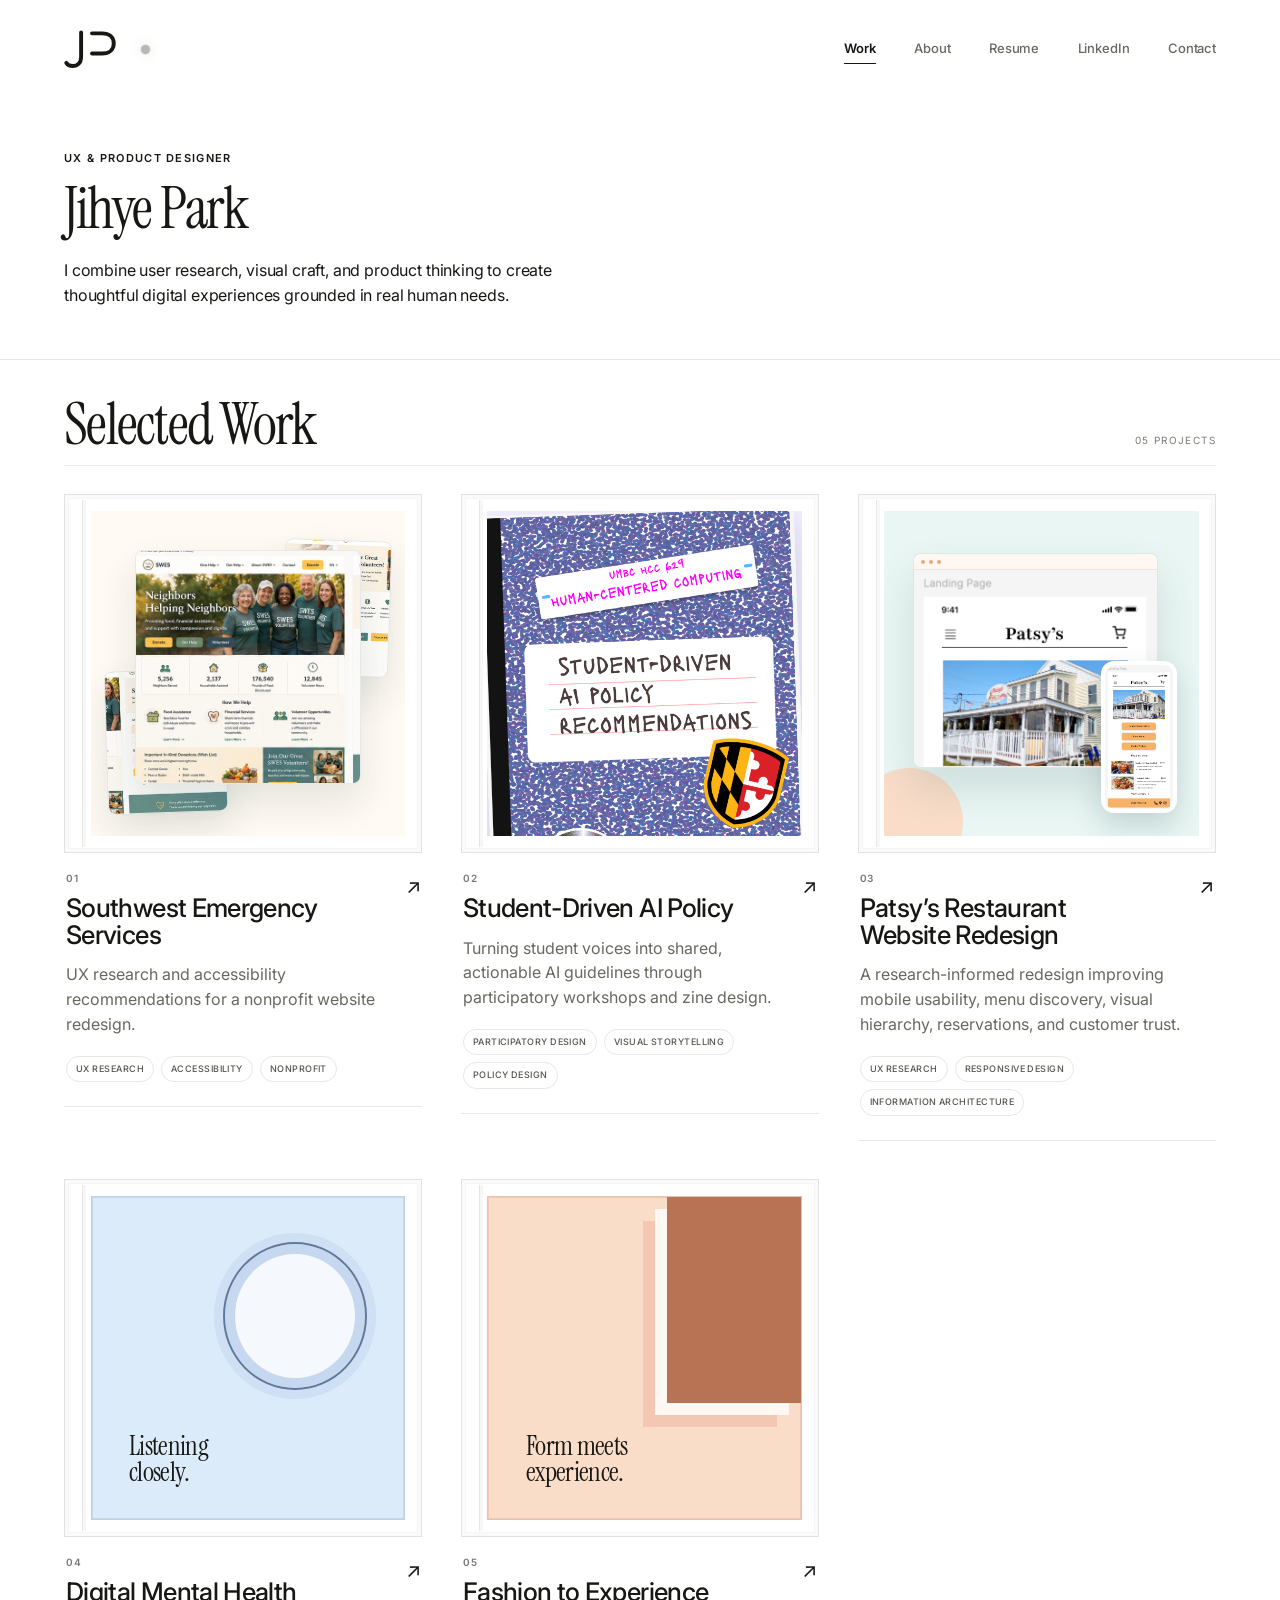
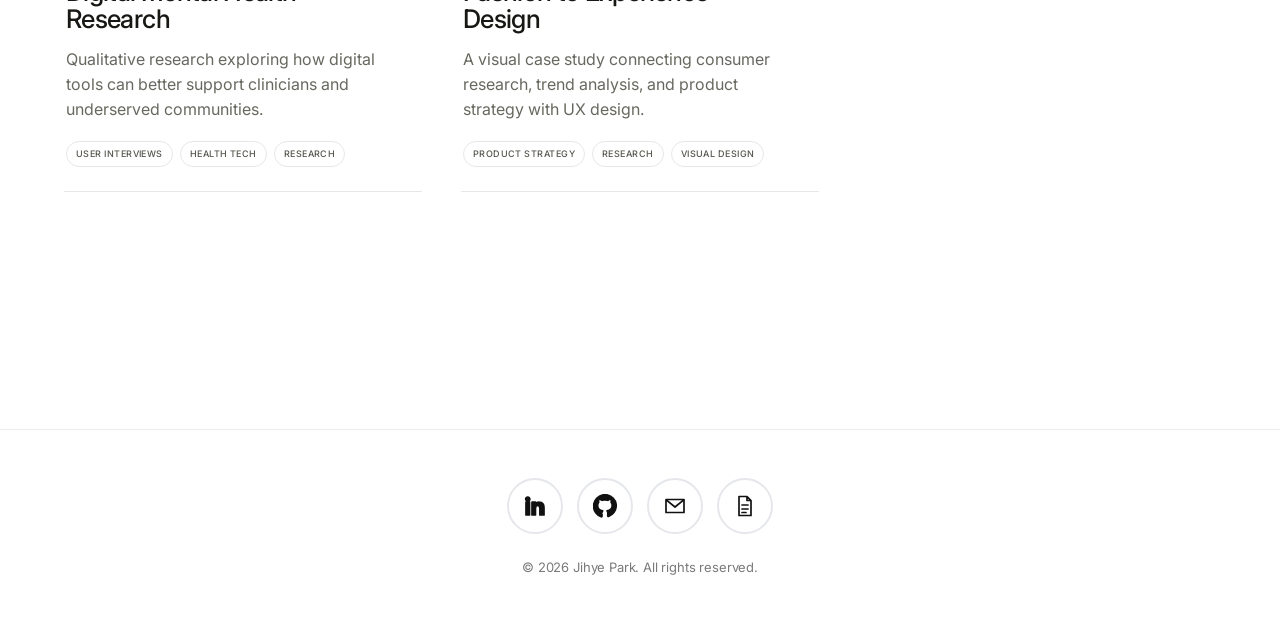
==== commit a389c70f: "Fix GitHub link and redesign social footer" ====
--- a/index.html
+++ b/index.html
@@ -190,16 +190,21 @@
 
   <footer class="site-footer">
     <div class="footer-inner">
-      <p class="footer-copyright">© 2026 Jihye Park</p>
-      <nav class="footer-links" aria-label="Footer navigation">
-        <a href="https://www.linkedin.com/in/jihye-park840221" target="_blank" rel="noopener noreferrer">LinkedIn</a>
-        <a href="https://github.com/UMBCSakshi" target="_blank" rel="noopener noreferrer" aria-label="Visit Jihye Park's GitHub profile" class="footer-github-link">
-          <span>GitHub</span>
-          <span class="footer-github-orb" aria-hidden="true"></span>
-        </a>
-        <a href="mailto:jihyep1@umbc.edu">Contact</a>
-        <a href="assets/documents/jihye-park-resume.pdf" target="_blank" rel="noopener noreferrer">Resume</a>
+      <nav class="footer-socials" aria-label="Social links">
+        <a class="footer-social-icon" href="https://www.linkedin.com/in/jihye-park840221" target="_blank" rel="noopener noreferrer" aria-label="Visit Jihye Park's LinkedIn profile">
+          <svg viewBox="0 0 24 24" aria-hidden="true"><path fill="currentColor" d="M6.5 8.2H3V21h3.5V8.2ZM4.75 3A2.06 2.06 0 1 0 4.75 7.12 2.06 2.06 0 0 0 4.75 3ZM21 13.66c0-3.86-2.06-5.66-4.8-5.66a4.15 4.15 0 0 0-3.75 2.06V8.2H9V21h3.45v-6.34c0-1.67.32-3.29 2.39-3.29 2.04 0 2.06 1.91 2.06 3.4V21H21v-7.34Z"/></svg>
+        </a>
+        <a class="footer-social-icon" href="https://github.com/zhyepark" target="_blank" rel="noopener noreferrer" aria-label="Visit Jihye Park's GitHub profile">
+          <svg viewBox="0 0 24 24" aria-hidden="true"><path fill="currentColor" d="M12 .7C5.7.7.6 5.8.6 12.1c0 5 3.2 9.2 7.6 10.7.6.1.8-.2.8-.6v-2.2c-3.1.7-3.8-1.3-3.8-1.3-.5-1.3-1.2-1.7-1.2-1.7-1-.7.1-.7.1-.7 1.1.1 1.7 1.1 1.7 1.1 1 1.7 2.6 1.2 3.2.9.1-.7.4-1.2.7-1.5-2.5-.3-5.1-1.2-5.1-5.6 0-1.2.4-2.3 1.1-3.1-.1-.3-.5-1.4.1-3 0 0 .9-.3 3.2 1.2.9-.3 1.9-.4 2.9-.4 1 0 2 .1 2.9.4 2.2-1.5 3.2-1.2 3.2-1.2.6 1.6.2 2.7.1 3 .7.8 1.1 1.9 1.1 3.1 0 4.4-2.7 5.3-5.2 5.6.4.3.8 1 .8 2v3c0 .4.2.8.8.6 4.4-1.5 7.6-5.7 7.6-10.7C23.4 5.8 18.3.7 12 .7Z"/></svg>
+        </a>
+        <a class="footer-social-icon" href="mailto:jihyep1@umbc.edu" aria-label="Email Jihye Park">
+          <svg viewBox="0 0 24 24" aria-hidden="true"><path d="M3 5.5h18v13H3zM3.8 6.3 12 13l8.2-6.7"/></svg>
+        </a>
+        <a class="footer-social-icon" href="assets/documents/jihye-park-resume.pdf" target="_blank" rel="noopener noreferrer" aria-label="Open Jihye Park's resume">
+          <svg viewBox="0 0 24 24" aria-hidden="true"><path d="M6 2.5h8l4 4v15H6zM14 2.5v4h4M9 11h6M9 15h6M9 18.5h4"/></svg>
+        </a>
       </nav>
+      <p class="footer-copyright">© 2026 Jihye Park. All rights reserved.</p>
     </div>
   </footer>
 </body>
--- a/styles.css
+++ b/styles.css
@@ -427,19 +427,15 @@
 .home-page .project-arrow { position: absolute; top: 17px; right: 2px; font-size: 20px; transition: transform .26s ease; }
 .project-tags { display: flex; flex-wrap: wrap; gap: 7px; margin: 0; padding: 0; list-style: none; }
 .project-tags li { padding: 5px 9px; border: 1px solid var(--line); border-radius: 999px; color: #55554e; font-size: 9px; font-weight: 500; letter-spacing: .05em; text-transform: uppercase; }
-.site-footer { margin-top: 96px; border-top: 1px solid rgba(17,17,17,.12); padding: 28px var(--pad) 36px; background: #fff; }
-.footer-inner { display: flex; align-items: center; justify-content: space-between; gap: 32px; }
-.footer-copyright { margin: 0; color: #777; font-size: 11px; letter-spacing: .09em; text-transform: uppercase; }
-.footer-links { display: flex; align-items: center; gap: 26px; }
-.footer-links a { position: relative; display: inline-flex; align-items: center; min-height: 36px; gap: 7px; color: #666; font-size: 13px; text-decoration: none; transition: color 220ms ease, transform 220ms ease; }
-.footer-links a:hover,
-.footer-links a:focus-visible { color: #111; transform: translateY(-1px); }
-.footer-links a:active { transform: translateY(0) scale(.98); }
-.footer-links a:focus-visible { outline: 2px solid #111; outline-offset: 5px; border-radius: 3px; }
-.footer-github-orb { position: relative; width: 11px; height: 11px; flex: 0 0 auto; border: 1px solid rgba(17,17,17,.35); border-radius: 50%; background: transparent; transition: transform 240ms cubic-bezier(.22,1,.36,1), background-color 220ms ease, border-color 220ms ease, box-shadow 240ms ease; }
-.footer-github-link:hover .footer-github-orb,
-.footer-github-link:focus-visible .footer-github-orb { transform: translateY(-1px) scale(1.3); background: #111; border-color: #111; box-shadow: 0 0 0 5px rgba(17,17,17,.07), 0 0 14px rgba(17,17,17,.16); }
-.footer-github-link:active { transform: translateY(0) scale(.98); }
+.site-footer { margin-top: 96px; border-top: 1px solid rgba(17,17,17,.08); padding: 48px var(--pad) 40px; background: #fff; }
+.footer-inner { display: flex; flex-direction: column; align-items: center; justify-content: center; gap: 24px; }
+.footer-socials { display: flex; align-items: center; justify-content: center; gap: 14px; flex-wrap: wrap; }
+.footer-social-icon { display: inline-flex; align-items: center; justify-content: center; width: 56px; height: 56px; border: 2px solid #e5e7eb; border-radius: 50%; color: #111; background: #fff; text-decoration: none; transition: transform 240ms cubic-bezier(.22,1,.36,1), border-color 240ms ease, background-color 240ms ease, color 240ms ease, box-shadow 240ms ease; -webkit-tap-highlight-color: rgba(17,17,17,.08); }
+.footer-social-icon svg { display: block; width: 24px; height: 24px; fill: none; stroke: currentColor; stroke-width: 1.7; stroke-linecap: round; stroke-linejoin: round; }
+.footer-social-icon:hover { transform: translateY(-4px) scale(1.06); border-color: #111; background: #111; color: #fff; box-shadow: 0 10px 24px rgba(0,0,0,.1); }
+.footer-social-icon:active { transform: translateY(-1px) scale(.96); }
+.footer-social-icon:focus-visible { outline: 2px solid #111; outline-offset: 5px; }
+.footer-copyright { margin: 0; color: #7a7a7a; font-size: 13px; line-height: 1.5; text-align: center; }
 
 @media (hover: hover) and (pointer: fine) {
   .home-page .project-card > a:hover { transform: translateY(-7px); filter: drop-shadow(0 18px 20px rgba(20,20,20,.09)); }
@@ -478,10 +474,10 @@
   .home-page .project-grid { grid-template-columns: 1fr; gap: 62px; }
   .home-page .project-info { min-height: 0; }
   .project-cover > span { font-size: clamp(27px, 9vw, 38px); }
-  .site-footer { margin-top: 72px; padding-top: 24px; padding-bottom: 28px; }
-  .footer-inner { align-items: flex-start; flex-direction: column; gap: 20px; }
-  .footer-links { width: 100%; flex-wrap: wrap; gap: 4px 22px; }
-  .footer-links a { min-height: 44px; }
+  .site-footer { margin-top: 72px; padding-top: 40px; padding-bottom: 32px; }
+  .footer-socials { gap: 11px; }
+  .footer-social-icon { width: 50px; height: 50px; }
+  .footer-social-icon svg { width: 22px; height: 22px; }
 }
 
 @media (prefers-reduced-motion: reduce) {
@@ -509,12 +505,9 @@
   .home-page .project-card > a:hover .project-cover,
   .home-page .project-card > a:hover .project-arrow { transform: none; }
   .project-frame::after { display: none; }
-  .footer-links a,
-  .footer-github-orb { transition-duration: .01ms; }
-  .footer-links a:hover,
-  .footer-links a:focus-visible,
-  .footer-github-link:hover .footer-github-orb,
-  .footer-github-link:focus-visible .footer-github-orb { transform: none; }
+  .footer-social-icon { transition-duration: .01ms; }
+  .footer-social-icon:hover,
+  .footer-social-icon:active { transform: none; }
   .zine-paper-layer { transform: none; }
   .swes-screen,
   .home-page .project-card > a:hover .swes-screen { transform: none; }
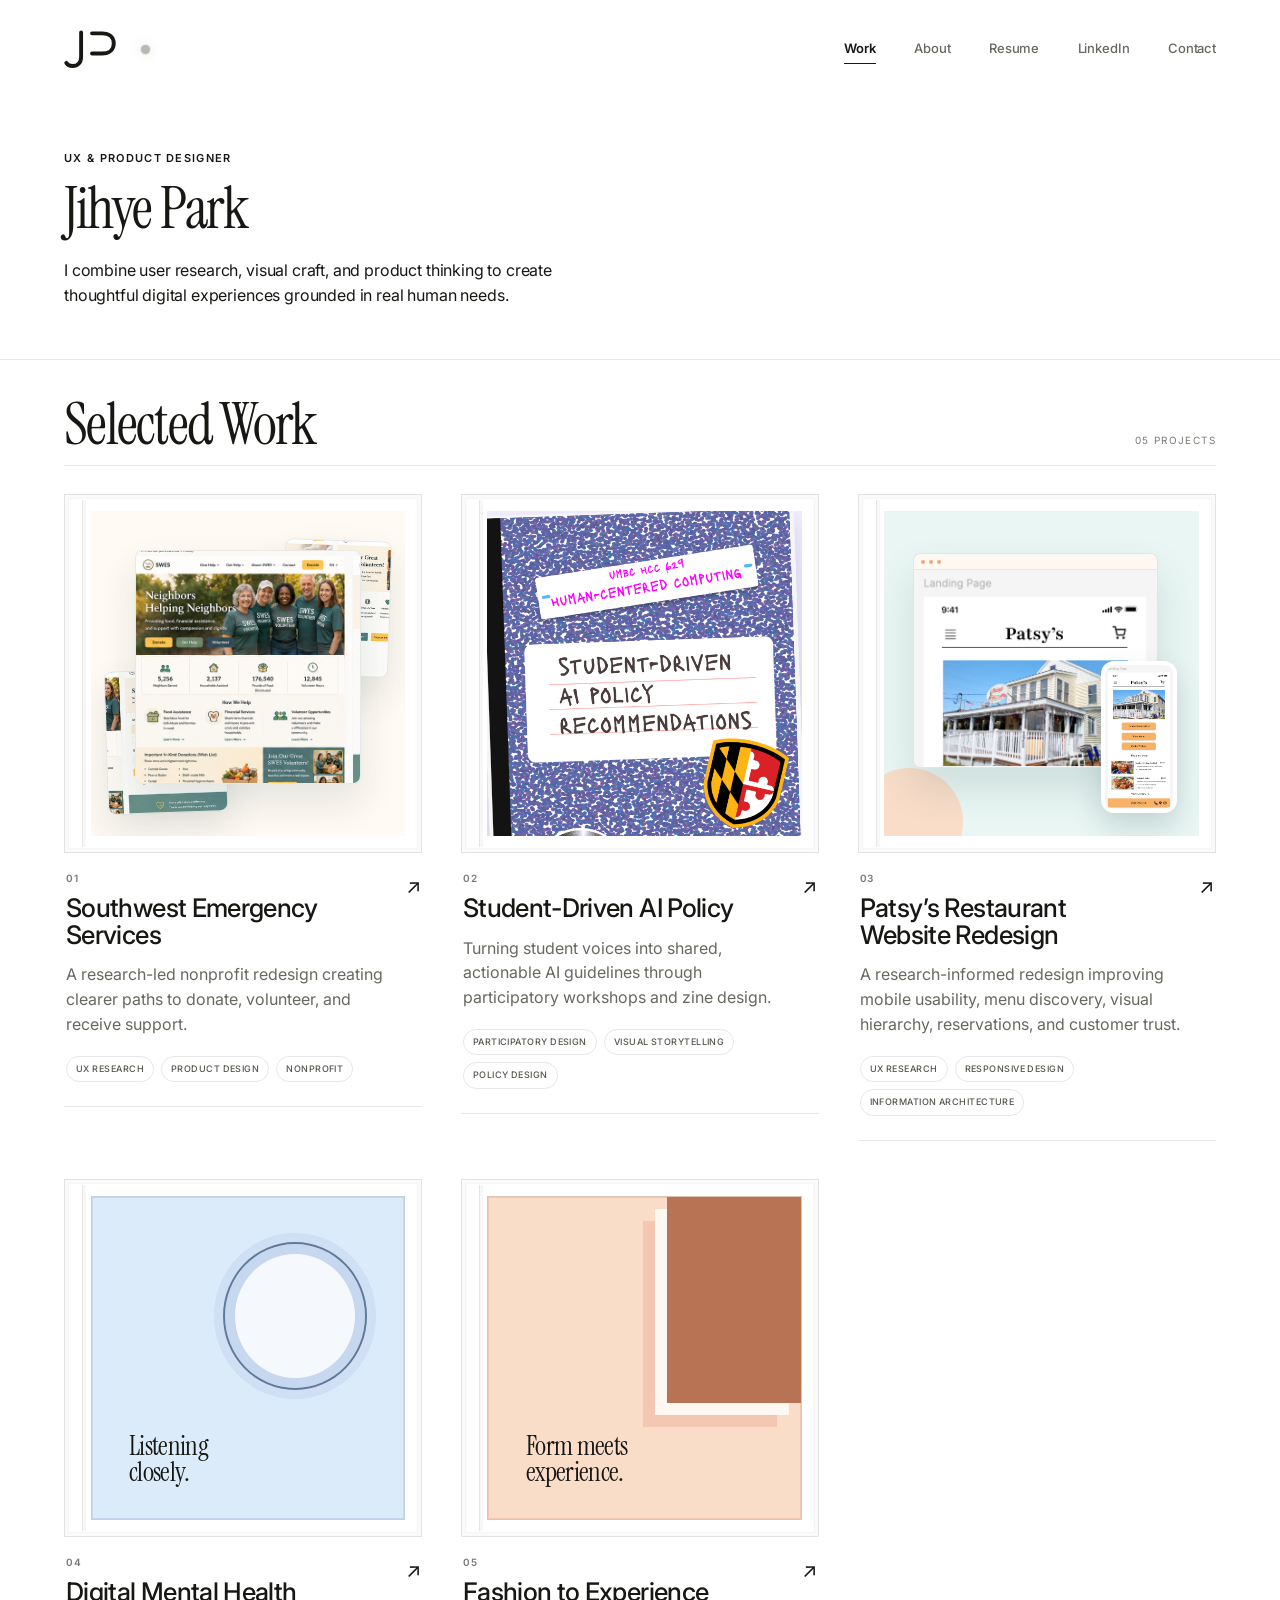
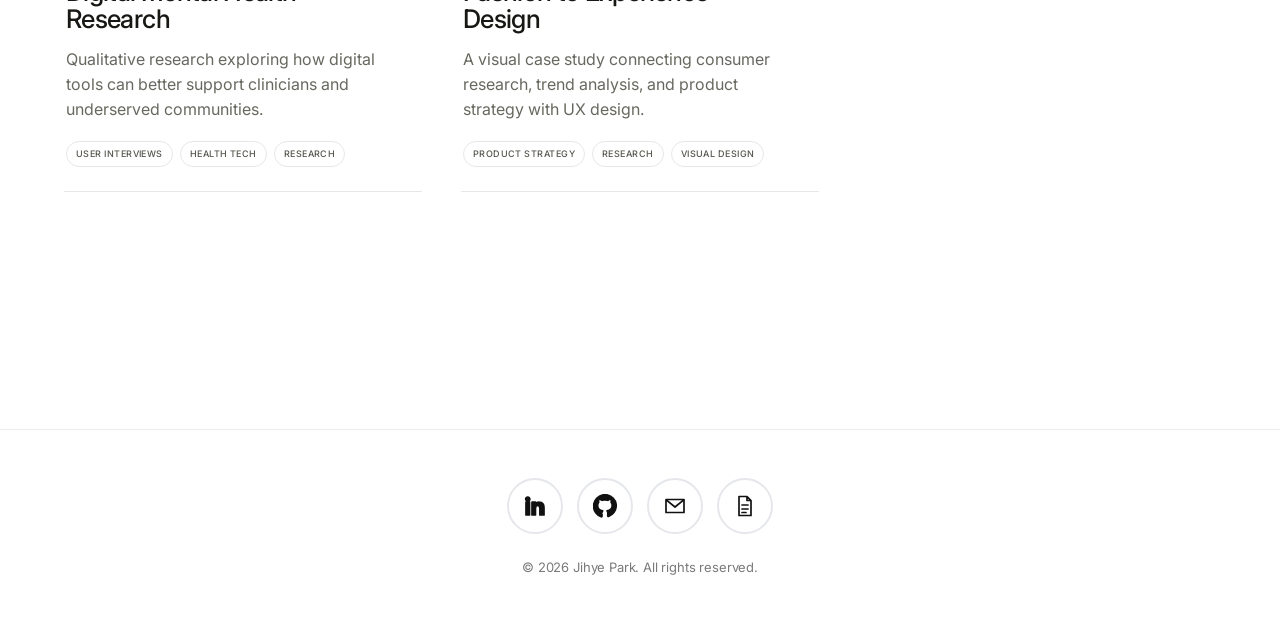
==== commit 4b75db2f: "updated my porject page" ====
--- a/index.html
+++ b/index.html
@@ -36,7 +36,7 @@
     <nav id="site-nav" class="site-nav" aria-label="Main navigation">
       <a href="#work" aria-current="location">Work</a>
       <a href="about.html">About</a>
-      <a href="assets/documents/jihye-park-resume.pdf" target="_blank" rel="noopener noreferrer">Resume</a>
+      <a href="assets/documents/jihye-park-resume.pdf">Resume</a>
       <a href="https://www.linkedin.com/in/jihye-park840221" target="_blank" rel="noopener noreferrer">LinkedIn</a>
       <a href="mailto:jihyep1@umbc.edu">Contact</a>
     </nav>
@@ -78,8 +78,8 @@
               <div>
                 <span class="project-number">01</span>
                 <h3>Southwest Emergency Services</h3>
-                <p>UX research and accessibility recommendations for a nonprofit website redesign.</p>
-                <ul class="project-tags" aria-label="Project categories"><li>UX Research</li><li>Accessibility</li><li>Nonprofit</li></ul>
+                <p>A research-led nonprofit redesign creating clearer paths to donate, volunteer, and receive support.</p>
+                <ul class="project-tags" aria-label="Project categories"><li>UX Research</li><li>Product Design</li><li>Nonprofit</li></ul>
               </div>
               <span class="project-arrow" aria-hidden="true">↗</span>
             </div>
@@ -200,7 +200,7 @@
         <a class="footer-social-icon" href="mailto:jihyep1@umbc.edu" aria-label="Email Jihye Park">
           <svg viewBox="0 0 24 24" aria-hidden="true"><path d="M3 5.5h18v13H3zM3.8 6.3 12 13l8.2-6.7"/></svg>
         </a>
-        <a class="footer-social-icon" href="assets/documents/jihye-park-resume.pdf" target="_blank" rel="noopener noreferrer" aria-label="Open Jihye Park's resume">
+        <a class="footer-social-icon" href="assets/documents/jihye-park-resume.pdf" aria-label="Open Jihye Park's resume">
           <svg viewBox="0 0 24 24" aria-hidden="true"><path d="M6 2.5h8l4 4v15H6zM14 2.5v4h4M9 11h6M9 15h6M9 18.5h4"/></svg>
         </a>
       </nav>
--- a/styles.css
+++ b/styles.css
@@ -551,3 +551,111 @@
 @media (prefers-reduced-motion: reduce) {
   .project-detail-zine { transform: none; }
 }
+
+/* Southwest Emergency Services case study */
+.swes-case-page { --swes-green: #174f49; --swes-green-soft: #dcebe5; --swes-cream: #f7f3ea; --swes-navy: #111827; overflow-x: hidden; background: #fff; }
+.swes-case-page .site-header.is-scrolled { background: rgba(255,255,255,.92); }
+.swes-case-hero { display: grid; grid-template-columns: minmax(0, 1.35fr) minmax(280px, .65fr); gap: clamp(50px, 8vw, 130px); align-items: end; min-height: 78svh; padding: clamp(150px, 18vw, 230px) var(--pad) clamp(72px, 9vw, 125px); background: #fff; }
+.swes-case-hero__copy h1 { max-width: 980px; margin: 26px 0 32px; font-family: var(--font-display); font-size: clamp(64px, 9vw, 138px); font-weight: 400; line-height: .88; letter-spacing: -.035em; }
+.swes-case-deck { max-width: 720px; margin: 0; color: var(--muted); font-size: clamp(19px, 1.7vw, 25px); line-height: 1.5; }
+.swes-case-meta { display: grid; grid-template-columns: repeat(2, minmax(0,1fr)); gap: 26px 24px; margin: 0; padding-top: 26px; border-top: 1px solid var(--line); }
+.swes-case-meta div { min-width: 0; }
+.swes-case-meta dt { margin-bottom: 5px; color: var(--muted); font-size: 10px; font-weight: 600; letter-spacing: .12em; text-transform: uppercase; }
+.swes-case-meta dd { margin: 0; font-size: 14px; line-height: 1.5; }
+.swes-case-cover { position: relative; width: min(1440px, calc(100% - (2 * var(--pad)))); aspect-ratio: 16 / 9; margin: 0 auto; overflow: hidden; background: var(--swes-green-soft); box-shadow: 0 28px 65px rgba(17,24,39,.12); }
+.swes-case-cover img { display: block; width: 100%; height: 100%; object-fit: cover; object-position: center top; }
+.swes-case-index { position: sticky; top: 0; z-index: 40; display: flex; justify-content: center; gap: clamp(18px, 4vw, 54px); padding: 17px var(--pad); overflow-x: auto; border-bottom: 1px solid rgba(17,24,39,.09); background: rgba(255,255,255,.9); backdrop-filter: blur(15px); -webkit-backdrop-filter: blur(15px); white-space: nowrap; }
+.swes-case-index a { color: #666; font-size: 11px; font-weight: 500; letter-spacing: .06em; text-transform: uppercase; transition: color .22s ease, transform .22s ease; }
+.swes-case-index a:hover { color: var(--ink); transform: translateY(-1px); }
+.swes-case-index a:focus-visible { outline: 2px solid var(--ink); outline-offset: 5px; border-radius: 2px; }
+.swes-case-section { display: grid; grid-template-columns: minmax(120px, .28fr) minmax(0, 1fr); gap: clamp(40px, 8vw, 130px); padding: clamp(100px, 12vw, 175px) var(--pad); border-top: 1px solid rgba(17,24,39,.1); background: #fff; }
+.swes-case-section--tint { background: var(--swes-cream); }
+.swes-case-section--dark { background: var(--swes-navy); color: #fff; }
+.swes-case-section__label { display: flex; gap: 17px; align-items: baseline; align-self: start; padding-top: 7px; }
+.swes-case-section__label span { color: var(--muted); font-size: 10px; font-weight: 600; letter-spacing: .12em; }
+.swes-case-section__label p { margin: 0; font-size: 11px; font-weight: 600; letter-spacing: .12em; text-transform: uppercase; }
+.swes-case-section--dark .swes-case-section__label span,
+.swes-case-section--dark .swes-case-section__label p { color: rgba(255,255,255,.65); }
+.swes-case-section__body { width: min(930px, 100%); }
+.swes-case-section__body--wide { width: min(1180px, 100%); }
+.swes-case-section__body > h2,
+.swes-solution__intro h2 { max-width: 920px; margin: 0 0 clamp(46px, 6vw, 82px); font-family: var(--font-display); font-size: clamp(48px, 6.7vw, 102px); font-weight: 400; line-height: .94; letter-spacing: -.03em; }
+.swes-case-columns { display: grid; grid-template-columns: repeat(2, minmax(0,1fr)); gap: clamp(30px, 5vw, 74px); }
+.swes-case-columns p,
+.swes-case-lead { margin: 0; color: var(--muted); font-size: clamp(17px, 1.4vw, 20px); line-height: 1.75; }
+.swes-case-section--dark .swes-case-lead,
+.swes-case-section--dark .swes-case-columns p { color: rgba(255,255,255,.7); }
+.swes-case-highlight { margin-top: clamp(64px, 8vw, 110px); padding: clamp(34px, 5vw, 62px); background: var(--swes-green-soft); }
+.swes-case-highlight blockquote { max-width: 780px; margin: 20px 0 0; font-family: var(--font-display); font-size: clamp(31px, 4vw, 58px); font-weight: 400; line-height: 1.05; letter-spacing: -.02em; }
+.swes-case-stat-grid { display: grid; grid-template-columns: repeat(3, minmax(0,1fr)); gap: 1px; margin: clamp(56px, 7vw, 90px) 0; background: rgba(23,79,73,.2); border: 1px solid rgba(23,79,73,.2); }
+.swes-case-stat { min-height: 220px; padding: clamp(28px, 4vw, 48px); background: var(--swes-cream); }
+.swes-case-stat strong { display: block; margin-bottom: 32px; color: var(--swes-green); font-family: var(--font-display); font-size: clamp(55px, 6vw, 88px); font-weight: 400; line-height: .8; }
+.swes-case-stat span { display: block; color: var(--muted); font-size: 14px; line-height: 1.55; }
+.swes-finding-grid { display: grid; grid-template-columns: repeat(2, minmax(0,1fr)); border-top: 1px solid rgba(17,24,39,.16); }
+.swes-finding-grid article { min-height: 250px; padding: 34px 38px 42px 0; border-bottom: 1px solid rgba(17,24,39,.16); }
+.swes-finding-grid article:nth-child(odd) { padding-right: 46px; border-right: 1px solid rgba(17,24,39,.16); }
+.swes-finding-grid article:nth-child(even) { padding-left: 46px; }
+.swes-finding-grid span { color: var(--swes-green); font-size: 10px; font-weight: 600; }
+.swes-finding-grid h3 { margin: 34px 0 16px; font-size: clamp(21px, 2vw, 29px); font-weight: 500; line-height: 1.15; }
+.swes-finding-grid p { margin: 0; color: var(--muted); font-size: 15px; line-height: 1.65; }
+.swes-wide-figure { margin: clamp(70px, 9vw, 120px) 0 0; }
+.swes-wide-figure img,
+.swes-persona-grid img,
+.swes-process-grid img,
+.swes-screen-gallery img { display: block; width: 100%; height: auto; }
+.swes-wide-figure img { border: 1px solid rgba(17,24,39,.1); }
+.swes-wide-figure figcaption,
+.swes-persona-grid figcaption,
+.swes-process-grid figcaption,
+.swes-screen-gallery figcaption { margin-top: 13px; color: var(--muted); font-size: 11px; line-height: 1.5; letter-spacing: .04em; }
+.swes-persona-grid { display: grid; grid-template-columns: repeat(3, minmax(0,1fr)); gap: clamp(16px, 2vw, 28px); margin-top: clamp(55px, 7vw, 90px); }
+.swes-persona-grid figure,
+.swes-process-grid figure,
+.swes-screen-gallery figure { margin: 0; }
+.swes-persona-grid figure { padding: 10px; background: #fff; border: 1px solid rgba(17,24,39,.1); box-shadow: 0 16px 36px rgba(17,24,39,.07); }
+.swes-hmw-list { margin-top: clamp(54px, 7vw, 92px); border-top: 1px solid rgba(255,255,255,.22); }
+.swes-hmw-list div { display: grid; grid-template-columns: 150px minmax(0,1fr); gap: 35px; padding: 30px 0; border-bottom: 1px solid rgba(255,255,255,.22); }
+.swes-hmw-list span { color: rgba(255,255,255,.6); font-size: 11px; font-weight: 600; letter-spacing: .08em; text-transform: uppercase; }
+.swes-hmw-list p { margin: 0; font-family: var(--font-display); font-size: clamp(26px, 3vw, 42px); line-height: 1.08; }
+.swes-process-grid { display: grid; grid-template-columns: repeat(3, minmax(0,1fr)); gap: clamp(22px, 3vw, 42px); align-items: start; margin-top: clamp(56px, 7vw, 96px); }
+.swes-process-grid__wide { grid-column: 1 / -1; }
+.swes-process-grid figure { padding: clamp(12px, 1.5vw, 20px); background: #f8f8f6; border: 1px solid rgba(17,24,39,.1); }
+.swes-solution { padding: clamp(105px, 13vw, 185px) var(--pad); background: var(--swes-green-soft); }
+.swes-solution__intro { display: grid; grid-template-columns: minmax(0,1.25fr) minmax(270px,.75fr); gap: clamp(40px, 8vw, 130px); align-items: end; margin-bottom: clamp(70px, 9vw, 125px); }
+.swes-solution__intro .eyebrow { grid-column: 1 / -1; }
+.swes-solution__intro h2 { margin-bottom: 0; }
+.swes-solution__intro > p:last-child { margin: 0 0 8px; color: #51645e; font-size: 16px; line-height: 1.7; }
+.swes-screen-gallery { columns: 2; column-gap: clamp(25px, 4vw, 58px); }
+.swes-screen-gallery figure { display: inline-block; width: 100%; margin: 0 0 clamp(42px, 6vw, 82px); break-inside: avoid; }
+.swes-screen-gallery__feature { column-span: all; }
+.swes-screen-gallery figure img { background: #fff; border: 8px solid #fff; box-shadow: 0 24px 55px rgba(17,24,39,.13); }
+.swes-case-section .case-next { color: inherit; }
+
+@media (max-width: 900px) {
+  .swes-case-hero { grid-template-columns: 1fr; min-height: 0; }
+  .swes-case-meta { margin-top: 20px; }
+  .swes-case-section { grid-template-columns: 1fr; gap: 38px; }
+  .swes-case-section__label { position: static; }
+  .swes-case-stat-grid { grid-template-columns: 1fr; }
+  .swes-case-stat { min-height: 0; }
+  .swes-persona-grid { grid-template-columns: 1fr; }
+  .swes-solution__intro { grid-template-columns: 1fr; }
+  .swes-solution__intro .eyebrow { grid-column: auto; }
+}
+
+@media (max-width: 680px) {
+  .swes-case-hero { padding-top: 125px; padding-bottom: 70px; }
+  .swes-case-hero__copy h1 { font-size: clamp(54px, 17vw, 82px); }
+  .swes-case-meta { grid-template-columns: 1fr; gap: 18px; }
+  .swes-case-cover { width: calc(100% - 32px); aspect-ratio: 4 / 3; }
+  .swes-case-index { justify-content: flex-start; }
+  .swes-case-columns,
+  .swes-finding-grid { grid-template-columns: 1fr; }
+  .swes-finding-grid article,
+  .swes-finding-grid article:nth-child(odd),
+  .swes-finding-grid article:nth-child(even) { min-height: 0; padding: 30px 0; border-right: 0; }
+  .swes-hmw-list div { grid-template-columns: 1fr; gap: 12px; }
+  .swes-process-grid { grid-template-columns: 1fr; }
+  .swes-process-grid__wide { grid-column: auto; }
+  .swes-screen-gallery { columns: 1; }
+}
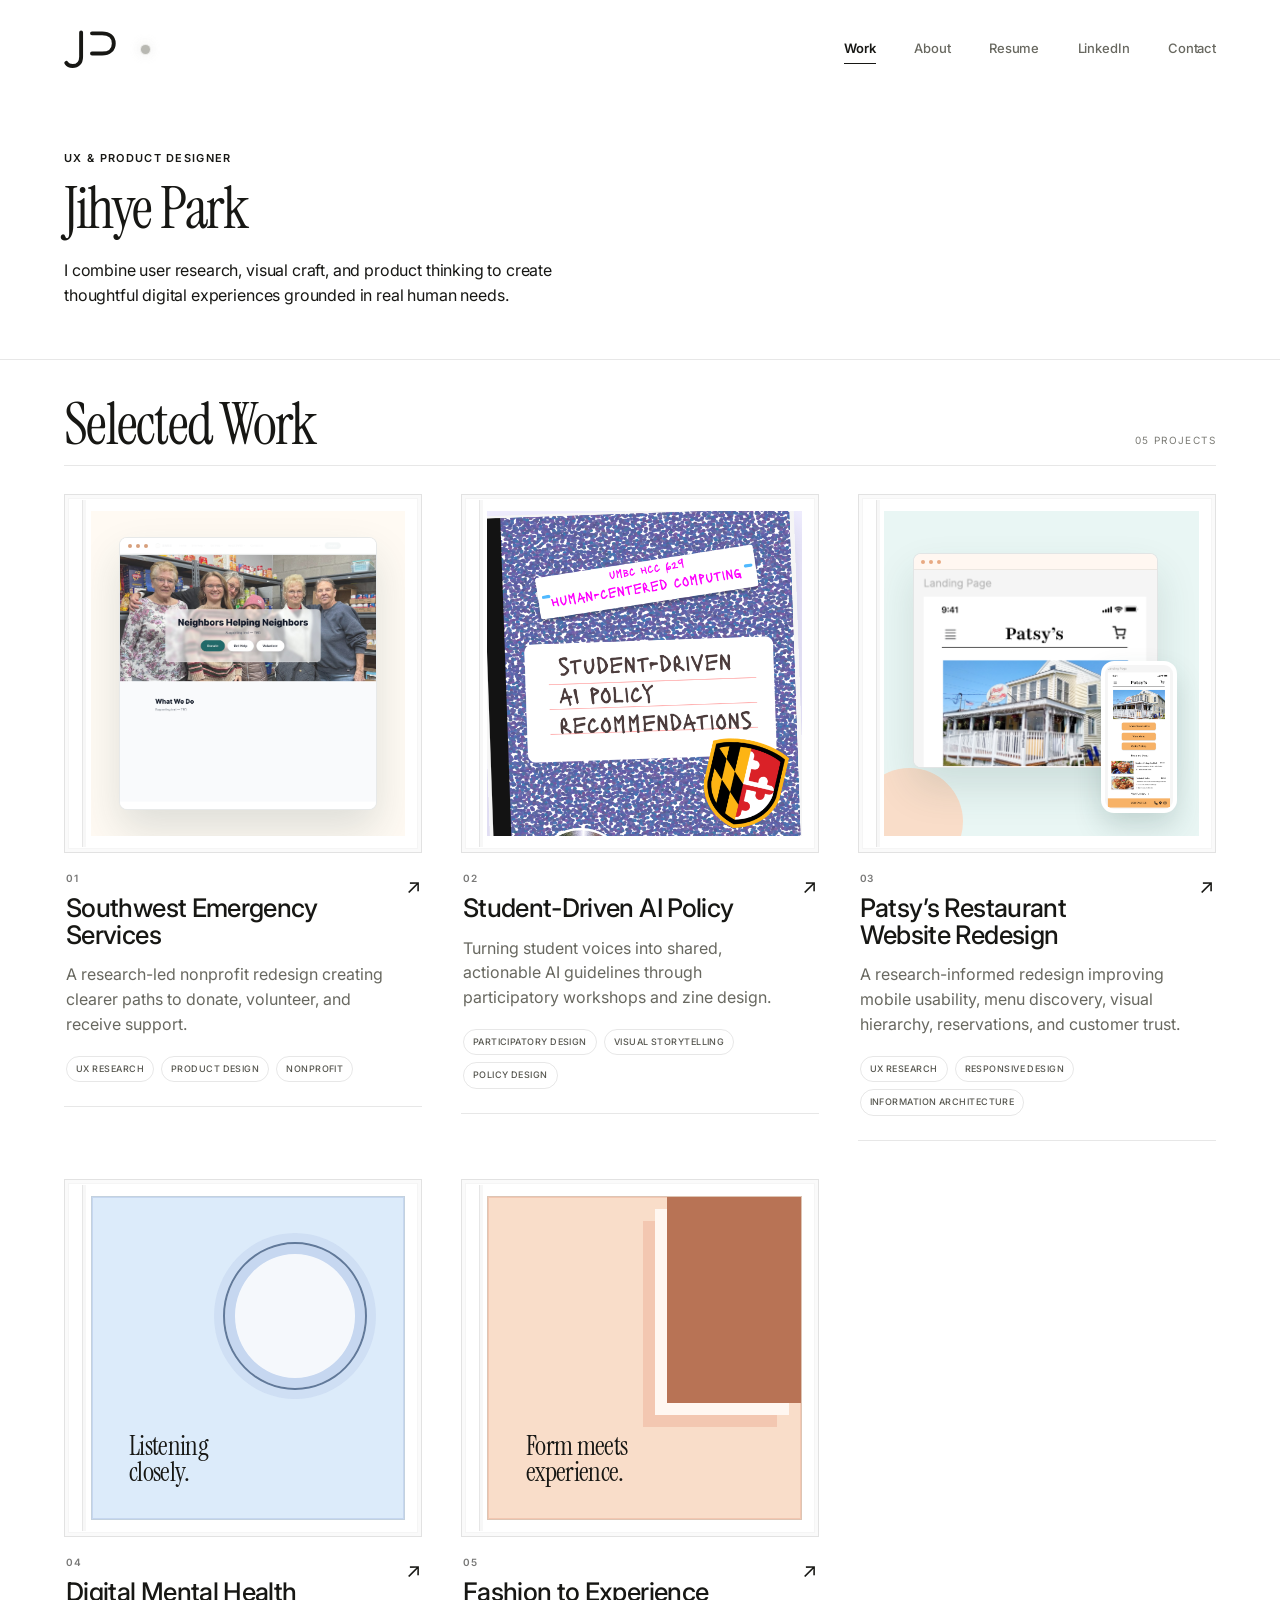
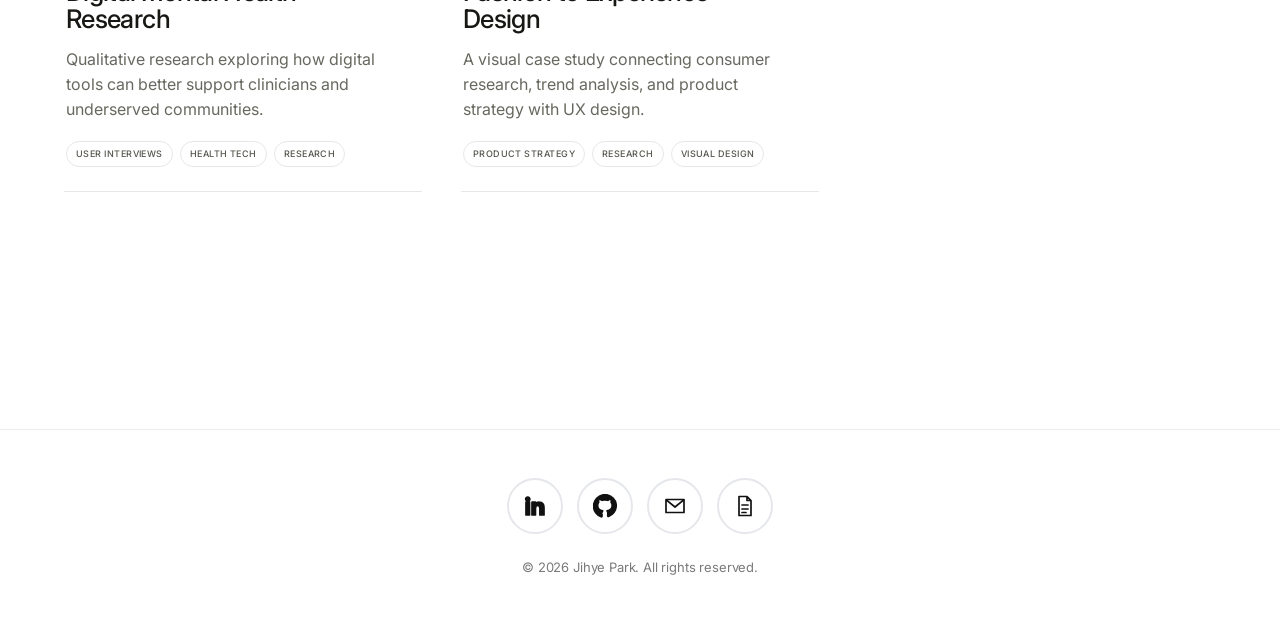
==== commit 08507ef4: "changed the image of selected work sumnail" ====
--- a/index.html
+++ b/index.html
@@ -62,14 +62,9 @@
               <div class="project-frame">
                 <span class="project-frame-spine" aria-hidden="true"></span>
                 <div class="project-art project-art--swes">
-                  <div class="swes-screen swes-screen--back">
-                    <img src="assets/images/swes-project-board.png" alt="" aria-hidden="true">
-                  </div>
-                  <div class="swes-screen swes-screen--middle">
-                    <img src="assets/images/swes-project-board.png" alt="" aria-hidden="true">
-                  </div>
-                  <div class="swes-screen swes-screen--main">
-                    <img src="assets/images/swes-project-board.png" alt="Southwest Emergency Services responsive website redesign screens">
+                  <div class="swes-landing-preview">
+                    <span class="swes-landing-toolbar" aria-hidden="true"><i></i><i></i><i></i></span>
+                    <img src="assets/images/swes/final-homepage.jpg" alt="Southwest Emergency Services redesigned website landing page">
                   </div>
                 </div>
               </div>
--- a/styles.css
+++ b/styles.css
@@ -396,7 +396,11 @@
 .project-cover--fashion > i { top: 0; right: 0; width: 43%; height: 64%; background: #B87355; box-shadow: -12px 12px 0 #FFF7F1, -24px 24px 0 #F3C7B1; }
 
 .project-art { position: relative; width: 100%; height: 100%; overflow: hidden; }
-.project-art--swes { background: #fffaf3; }
+.project-art--swes { display: grid; place-items: center; background: #fffaf3; }
+.swes-landing-preview { position: relative; width: 82%; height: 84%; overflow: hidden; background: #fff; border: 1px solid rgba(20,40,40,.1); border-radius: 8px; box-shadow: 0 20px 42px rgba(35,70,65,.15); transition: transform .3s ease, box-shadow .3s ease; }
+.swes-landing-toolbar { position: absolute; z-index: 2; top: 0; left: 0; right: 0; display: flex; align-items: center; gap: 4px; height: 17px; padding-left: 8px; background: rgba(255,255,255,.95); border-bottom: 1px solid rgba(20,40,40,.08); }
+.swes-landing-toolbar i { width: 4px; height: 4px; background: #d7a07c; border-radius: 50%; }
+.home-page .swes-landing-preview img { display: block; width: 100%; height: 100%; object-fit: cover; object-position: center top; }
 .swes-screen { position: absolute; overflow: hidden; background: white; border: 1px solid rgba(20,40,40,.1); border-radius: 8px; box-shadow: 0 18px 36px rgba(35,70,65,.12); transition: transform .3s ease, box-shadow .3s ease; }
 .home-page .swes-screen img { display: block; width: 100%; height: 100%; object-fit: cover; }
 .swes-screen--main { z-index: 3; width: 72%; height: 72%; left: 14%; top: 12%; }
@@ -444,6 +448,7 @@
   .home-page .project-card > a:hover .project-cover { transform: scale(1.018); filter: brightness(1.025); }
   .home-page .project-card > a:hover .project-arrow { transform: translateX(5px); }
   .home-page .project-card > a:hover .project-info h3 { transform: none; }
+  .home-page .project-card > a:hover .swes-landing-preview { transform: translateY(-3px) scale(1.01); box-shadow: 0 24px 48px rgba(35,70,65,.18); }
   .home-page .project-card > a:hover .swes-screen--main { transform: translateY(-2px); box-shadow: 0 21px 40px rgba(35,70,65,.15); }
   .home-page .project-card > a:hover .swes-screen--back { transform: translate(-3px, 2px) rotate(-2.5deg); }
   .home-page .project-card > a:hover .swes-screen--middle { transform: translate(3px, -1px) rotate(2.5deg); }
@@ -511,6 +516,8 @@
   .zine-paper-layer { transform: none; }
   .swes-screen,
   .home-page .project-card > a:hover .swes-screen { transform: none; }
+  .swes-landing-preview,
+  .home-page .project-card > a:hover .swes-landing-preview { transform: none; }
   .zine-cover-image,
   .home-page .project-card > a:hover .zine-cover-image,
   .mobile-mockup,
@@ -601,34 +608,102 @@
 .swes-wide-figure { margin: clamp(70px, 9vw, 120px) 0 0; }
 .swes-wide-figure img,
 .swes-persona-grid img,
-.swes-process-grid img,
-.swes-screen-gallery img { display: block; width: 100%; height: auto; }
+.swes-process-grid img { display: block; width: 100%; height: auto; }
 .swes-wide-figure img { border: 1px solid rgba(17,24,39,.1); }
 .swes-wide-figure figcaption,
 .swes-persona-grid figcaption,
-.swes-process-grid figcaption,
-.swes-screen-gallery figcaption { margin-top: 13px; color: var(--muted); font-size: 11px; line-height: 1.5; letter-spacing: .04em; }
-.swes-persona-grid { display: grid; grid-template-columns: repeat(3, minmax(0,1fr)); gap: clamp(16px, 2vw, 28px); margin-top: clamp(55px, 7vw, 90px); }
+.swes-process-grid figcaption { margin-top: 13px; color: var(--muted); font-size: 11px; line-height: 1.5; letter-spacing: .04em; }
+.swes-persona-grid { display: grid; grid-template-columns: minmax(0, 1fr); gap: clamp(42px, 6vw, 76px); max-width: 1120px; margin: clamp(55px, 7vw, 90px) auto 0; }
 .swes-persona-grid figure,
-.swes-process-grid figure,
-.swes-screen-gallery figure { margin: 0; }
-.swes-persona-grid figure { padding: 10px; background: #fff; border: 1px solid rgba(17,24,39,.1); box-shadow: 0 16px 36px rgba(17,24,39,.07); }
+.swes-process-grid figure { margin: 0; }
+.swes-persona-grid figure { padding: clamp(12px, 1.6vw, 20px); background: #fff; border: 1px solid rgba(17,24,39,.1); box-shadow: 0 16px 36px rgba(17,24,39,.07); }
+.swes-journey-section { padding: clamp(100px, 13vw, 180px) var(--pad); background: #eef4f0; }
+.swes-journey-intro { display: grid; grid-template-columns: minmax(0,1.1fr) minmax(260px,.7fr); gap: clamp(30px, 7vw, 110px); align-items: end; max-width: 1180px; margin: 0 auto clamp(70px, 9vw, 120px); }
+.swes-journey-intro .eyebrow { grid-column: 1 / -1; margin-bottom: 0; }
+.swes-journey-intro h2 { margin: 0; font-size: clamp(48px, 6vw, 86px); }
+.swes-journey-intro > p:last-child { margin: 0 0 8px; color: #51645e; font-size: 16px; line-height: 1.7; }
+.swes-journey { max-width: 1180px; margin: 0 auto clamp(78px, 10vw, 135px); }
+.swes-journey:last-child { margin-bottom: 0; }
+.swes-journey__header { display: grid; grid-template-columns: minmax(0,1fr) minmax(280px,.8fr); gap: 10px clamp(28px, 6vw, 90px); align-items: end; padding-bottom: 28px; border-bottom: 1px solid rgba(28,64,52,.24); }
+.swes-journey__header p { grid-column: 1 / -1; margin: 0; color: var(--swes-green); font-size: 10px; font-weight: 600; letter-spacing: .12em; text-transform: uppercase; }
+.swes-journey__header h3 { margin: 0; font-family: var(--font-display); font-size: clamp(34px, 4vw, 58px); font-weight: 400; line-height: 1; }
+.swes-journey__header span { color: #51645e; font-size: 14px; line-height: 1.55; }
+.swes-journey__track { display: grid; grid-template-columns: repeat(5, minmax(190px,1fr)); overflow-x: auto; border-bottom: 1px solid rgba(28,64,52,.24); scrollbar-color: rgba(28,64,52,.32) transparent; }
+.swes-journey__track > section { min-width: 0; padding: 30px 22px 34px; border-right: 1px solid rgba(28,64,52,.18); }
+.swes-journey__track > section:first-child { border-left: 1px solid rgba(28,64,52,.18); }
+.swes-journey__track b { display: grid; place-items: center; width: 30px; height: 30px; color: #fff; background: var(--swes-green); border-radius: 50%; font-size: 10px; }
+.swes-journey__track h4 { min-height: 50px; margin: 22px 0 25px; font-size: 20px; font-weight: 500; line-height: 1.15; }
+.swes-journey__track dl { margin: 0; }
+.swes-journey__track dt { margin-top: 19px; color: var(--swes-green); font-size: 9px; font-weight: 600; letter-spacing: .1em; text-transform: uppercase; }
+.swes-journey__track dt:first-child { margin-top: 0; }
+.swes-journey__track dd { margin: 6px 0 0; color: #4f5c57; font-size: 12px; line-height: 1.55; }
 .swes-hmw-list { margin-top: clamp(54px, 7vw, 92px); border-top: 1px solid rgba(255,255,255,.22); }
 .swes-hmw-list div { display: grid; grid-template-columns: 150px minmax(0,1fr); gap: 35px; padding: 30px 0; border-bottom: 1px solid rgba(255,255,255,.22); }
 .swes-hmw-list span { color: rgba(255,255,255,.6); font-size: 11px; font-weight: 600; letter-spacing: .08em; text-transform: uppercase; }
 .swes-hmw-list p { margin: 0; font-family: var(--font-display); font-size: clamp(26px, 3vw, 42px); line-height: 1.08; }
-.swes-process-grid { display: grid; grid-template-columns: repeat(3, minmax(0,1fr)); gap: clamp(22px, 3vw, 42px); align-items: start; margin-top: clamp(56px, 7vw, 96px); }
-.swes-process-grid__wide { grid-column: 1 / -1; }
-.swes-process-grid figure { padding: clamp(12px, 1.5vw, 20px); background: #f8f8f6; border: 1px solid rgba(17,24,39,.1); }
+.swes-process-grid { display: grid; grid-template-columns: minmax(0,1fr); gap: clamp(48px, 7vw, 96px); align-items: start; max-width: 1120px; margin: clamp(56px, 7vw, 96px) auto 0; }
+.swes-process-grid figure { padding: clamp(14px, 2vw, 24px); background: #f8f8f6; border: 1px solid rgba(17,24,39,.1); }
+.swes-process-grid figure:not(.swes-ia-figure) img { width: auto; max-width: 100%; max-height: 1050px; margin: 0 auto; }
+.swes-ia-figure { background: transparent !important; border: 0 !important; padding: 0 !important; }
+.swes-ia-map { padding: clamp(28px, 5vw, 64px); overflow-x: auto; background: #eef4f0; border: 1px solid rgba(17,24,39,.1); }
+.swes-ia-home { position: relative; width: max-content; margin: 0 auto 58px; padding: 14px 42px; color: #fff; background: var(--swes-green); font-size: 15px; font-weight: 600; letter-spacing: .02em; }
+.swes-ia-home::after { content: ""; position: absolute; top: 100%; left: 50%; width: 1px; height: 31px; background: rgba(28,64,52,.42); }
+.swes-ia-branches { position: relative; display: grid; grid-template-columns: repeat(5, minmax(160px,1fr)); gap: 16px; min-width: 920px; padding-top: 28px; }
+.swes-ia-branches::before { content: ""; position: absolute; top: 0; left: 10%; right: 10%; height: 1px; background: rgba(28,64,52,.42); }
+.swes-ia-branch { position: relative; }
+.swes-ia-branch::before { content: ""; position: absolute; bottom: 100%; left: 50%; width: 1px; height: 28px; background: rgba(28,64,52,.42); }
+.swes-ia-branch h3 { margin: 0; padding: 13px 10px; color: #fff; background: var(--swes-green); font-family: var(--font-body); font-size: 13px; font-weight: 600; line-height: 1.25; text-align: center; }
+.swes-ia-branch ul { display: grid; gap: 9px; margin: 12px 0 0; padding: 0; list-style: none; }
+.swes-ia-branch li { min-height: 49px; padding: 11px 9px; display: grid; place-items: center; color: #34423d; background: rgba(255,255,255,.9); border: 1px solid rgba(28,64,52,.16); font-size: 12px; line-height: 1.35; text-align: center; }
 .swes-solution { padding: clamp(105px, 13vw, 185px) var(--pad); background: var(--swes-green-soft); }
 .swes-solution__intro { display: grid; grid-template-columns: minmax(0,1.25fr) minmax(270px,.75fr); gap: clamp(40px, 8vw, 130px); align-items: end; margin-bottom: clamp(70px, 9vw, 125px); }
 .swes-solution__intro .eyebrow { grid-column: 1 / -1; }
 .swes-solution__intro h2 { margin-bottom: 0; }
 .swes-solution__intro > p:last-child { margin: 0 0 8px; color: #51645e; font-size: 16px; line-height: 1.7; }
-.swes-screen-gallery { columns: 2; column-gap: clamp(25px, 4vw, 58px); }
-.swes-screen-gallery figure { display: inline-block; width: 100%; margin: 0 0 clamp(42px, 6vw, 82px); break-inside: avoid; }
-.swes-screen-gallery__feature { column-span: all; }
-.swes-screen-gallery figure img { background: #fff; border: 8px solid #fff; box-shadow: 0 24px 55px rgba(17,24,39,.13); }
+.swes-mobile-board { display: grid; grid-template-columns: repeat(5, minmax(210px, 1fr)); gap: clamp(16px, 1.7vw, 25px); width: min(1500px, 100%); margin: 0 auto; padding: clamp(28px, 3vw, 44px); overflow-x: auto; background: rgba(255,255,255,.52); border: 1px solid rgba(17,24,39,.08); border-radius: 28px; scrollbar-color: rgba(28,64,52,.28) transparent; }
+.swes-mobile-concept { min-width: 210px; }
+.swes-mobile-concept > header { min-height: 132px; padding: 0 4px 18px; }
+.swes-mobile-concept > header span { display: inline-grid; place-items: center; width: 25px; height: 25px; margin-bottom: 13px; color: #fff; background: var(--swes-green); border-radius: 50%; font-size: 9px; }
+.swes-mobile-concept > header h3 { margin: 0 0 8px; font-family: var(--font-body); font-size: 18px; font-weight: 600; }
+.swes-mobile-concept > header p { margin: 0; color: #60706a; font-size: 11px; line-height: 1.45; }
+.swes-mobile-phone { height: 720px; overflow: hidden; color: #111827; background: #fff; border: 7px solid #fff; border-radius: 28px; box-shadow: 0 18px 42px rgba(17,24,39,.16), 0 0 0 1px rgba(17,24,39,.1); }
+.swes-mobile-status { display: flex; justify-content: space-between; align-items: center; height: 27px; padding: 0 13px; font-size: 8px; }
+.swes-mobile-status span { letter-spacing: 1px; }
+.swes-mobile-nav { display: flex; justify-content: space-between; align-items: center; height: 44px; padding: 0 13px; border-bottom: 1px solid #edf0ef; }
+.swes-mobile-nav strong { color: #14211d; font-size: 11px; }
+.swes-mobile-nav button { padding: 5px 8px; color: var(--swes-green); background: #edf4f1; border: 0; border-radius: 999px; font: inherit; font-size: 8px; }
+.swes-mobile-hero { position: relative; min-height: 226px; display: grid; align-items: end; padding: 16px; isolation: isolate; background-position: center; background-size: cover; }
+.swes-mobile-hero::before { content: ""; position: absolute; inset: 0; z-index: -1; background: linear-gradient(180deg, rgba(10,20,17,.08), rgba(10,20,17,.65)); }
+.swes-mobile-hero--home { background-image: url("assets/images/swes/mobile-hero-homepage.jpg"); }
+.swes-mobile-hero--give { background-image: url("assets/images/swes/mobile-hero-give-help.jpg"); }
+.swes-mobile-hero--help { background-image: url("assets/images/swes/mobile-hero-get-help.jpg"); }
+.swes-mobile-hero--about { background-image: url("assets/images/swes/mobile-hero-about.jpg"); }
+.swes-mobile-hero--contact { background-image: url("assets/images/swes/mobile-hero-contact.jpg"); }
+.swes-mobile-hero > div { color: #fff; }
+.swes-mobile-hero small { font-size: 8px; font-weight: 600; letter-spacing: .08em; text-transform: uppercase; }
+.swes-mobile-hero h4 { margin: 6px 0 4px; color: #fff; font-family: var(--font-body); font-size: 22px; font-weight: 600; line-height: 1.05; }
+.swes-mobile-hero p { margin: 0 0 12px; font-size: 9px; line-height: 1.4; }
+.swes-mobile-hero a { display: inline-block; padding: 8px 13px; color: #fff; background: #19796f; border-radius: 999px; font-size: 8px; font-weight: 600; text-decoration: none; }
+.swes-mobile-content { padding: 20px 15px 34px; }
+.swes-mobile-content h5 { margin: 0 0 7px; font-size: 15px; font-weight: 600; }
+.swes-mobile-content h5:not(:first-child) { margin-top: 24px; }
+.swes-mobile-content p { margin: 0 0 12px; color: #68736f; font-size: 9px; line-height: 1.5; }
+.swes-mobile-content ul { margin: 0; padding: 0; list-style: none; }
+.swes-mobile-content li { margin-top: 5px; padding: 8px 10px; background: #fff7ef; border: 1px solid #f0c99f; border-radius: 7px; font-size: 8px; }
+.swes-mobile-stack { display: grid; gap: 7px; }
+.swes-mobile-stack span { padding: 10px; background: #f5f7f6; border-radius: 8px; font-size: 9px; font-weight: 500; }
+.swes-mobile-donation { padding: 12px; background: #f7f8f8; border: 1px solid #e6eae8; border-radius: 10px; }
+.swes-mobile-donation > b { font-size: 10px; }
+.swes-mobile-donation > div { display: grid; grid-template-columns: repeat(3,1fr); gap: 5px; margin: 9px 0; }
+.swes-mobile-donation span { padding: 7px 2px; background: #fff; border: 1px solid #dfe5e2; border-radius: 6px; font-size: 7px; text-align: center; }
+.swes-mobile-donation button { width: 100%; padding: 8px; color: #fff; background: #19796f; border: 0; border-radius: 999px; font-size: 8px; }
+.swes-mobile-row,.swes-mobile-service { margin-top: 8px; padding: 11px; border: 1px solid #e1e6e4; border-radius: 9px; }
+.swes-mobile-row { display: flex; justify-content: space-between; font-size: 8px; }
+.swes-mobile-row b,.swes-mobile-service span { color: var(--swes-green); font-size: 8px; }
+.swes-mobile-service b { font-size: 10px; }
+.swes-mobile-service p { margin: 6px 0; }
+.swes-mobile-content blockquote { margin: 15px 0; padding: 12px; color: #744a27; background: #fff7ef; border: 1px solid #efc89f; border-radius: 8px; font-family: var(--font-display); font-size: 12px; line-height: 1.35; }
+.swes-mobile-map { min-height: 72px; display: grid; place-items: center; color: #52635d; background: #e7eee9; border-radius: 9px; font-size: 9px; }
 .swes-case-section .case-next { color: inherit; }
 
 @media (max-width: 900px) {
@@ -638,7 +713,10 @@
   .swes-case-section__label { position: static; }
   .swes-case-stat-grid { grid-template-columns: 1fr; }
   .swes-case-stat { min-height: 0; }
-  .swes-persona-grid { grid-template-columns: 1fr; }
+  .swes-journey-intro,
+  .swes-journey__header { grid-template-columns: 1fr; }
+  .swes-journey-intro .eyebrow,
+  .swes-journey__header p { grid-column: auto; }
   .swes-solution__intro { grid-template-columns: 1fr; }
   .swes-solution__intro .eyebrow { grid-column: auto; }
 }
@@ -655,7 +733,21 @@
   .swes-finding-grid article:nth-child(odd),
   .swes-finding-grid article:nth-child(even) { min-height: 0; padding: 30px 0; border-right: 0; }
   .swes-hmw-list div { grid-template-columns: 1fr; gap: 12px; }
-  .swes-process-grid { grid-template-columns: 1fr; }
-  .swes-process-grid__wide { grid-column: auto; }
-  .swes-screen-gallery { columns: 1; }
-}
+  .swes-journey__track { grid-template-columns: 1fr; overflow-x: visible; border-bottom: 0; }
+  .swes-journey__track > section,
+  .swes-journey__track > section:first-child { padding: 28px 0; border-right: 0; border-left: 0; border-bottom: 1px solid rgba(28,64,52,.18); }
+  .swes-journey__track h4 { min-height: 0; margin: 18px 0 22px; }
+  .swes-ia-map { overflow-x: visible; }
+  .swes-ia-home { margin-bottom: 28px; }
+  .swes-ia-home::after,
+  .swes-ia-branches::before,
+  .swes-ia-branch::before { display: none; }
+  .swes-ia-branches { grid-template-columns: 1fr; gap: 24px; min-width: 0; padding-top: 0; }
+  .swes-mobile-board { width: calc(100vw - 32px); margin-left: calc(50% - 50vw + 16px); padding: 24px; grid-template-columns: repeat(5, minmax(260px, 82vw)); scroll-snap-type: x mandatory; border-radius: 18px; }
+  .swes-mobile-concept { min-width: 260px; scroll-snap-align: center; }
+  .swes-mobile-concept > header { min-height: 120px; }
+}
+
+@media (prefers-reduced-motion: reduce) {
+  .swes-mobile-board { scroll-behavior: auto; }
+}
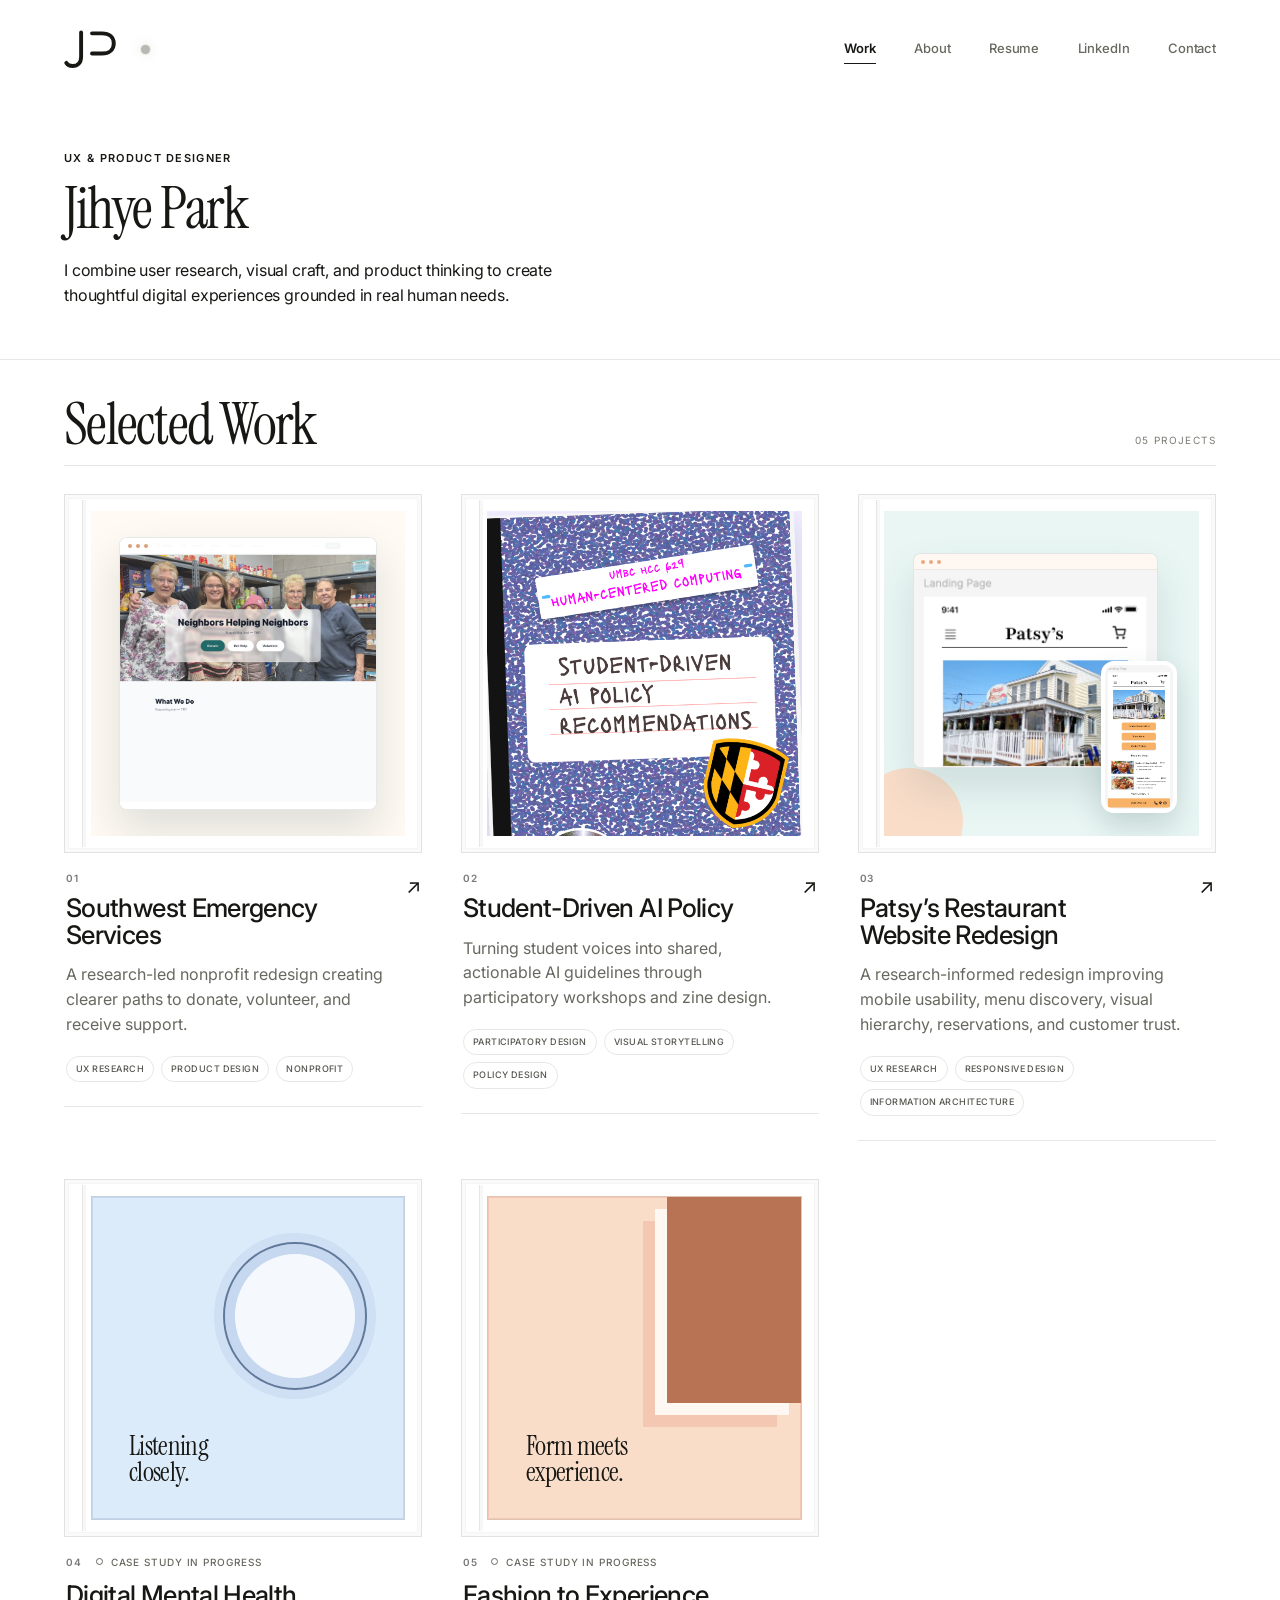
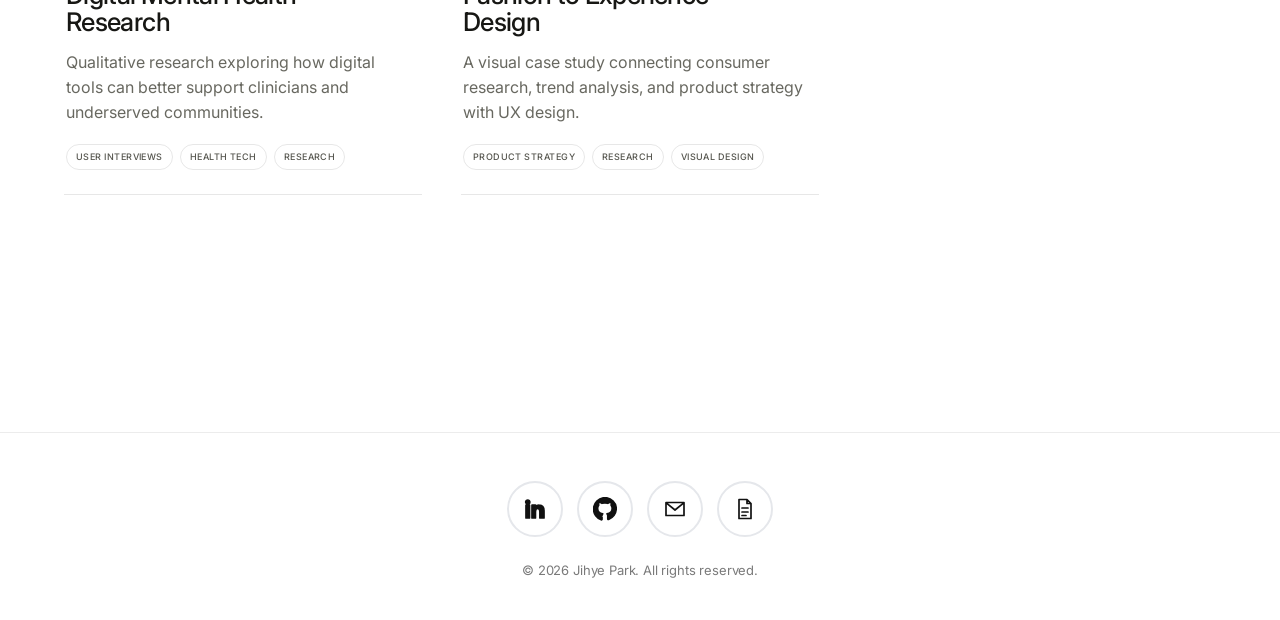
==== commit 97a1b5a2: "updated card" ====
--- a/index.html
+++ b/index.html
@@ -133,12 +133,12 @@
           </a>
         </article>
 
-        <article class="project-card project-card--blue reveal" data-orb-color="#8EBCE0">
-          <a href="projects/case-study-two.html" aria-label="View Digital Mental Health Research case study">
-            <div class="project-visual">
-              <div class="project-frame">
-                <span class="project-frame-spine" aria-hidden="true"></span>
-                <div class="project-cover project-cover--health" role="img" aria-label="Digital Mental Health Research project placeholder">
+        <article class="project-card project-card--blue project-card--in-progress reveal" id="digital-mental-health" aria-labelledby="digital-mental-health-title">
+          <div class="project-preview">
+            <div class="project-visual">
+              <div class="project-frame">
+                <span class="project-frame-spine" aria-hidden="true"></span>
+                <div class="project-cover project-cover--health" role="img" aria-label="Digital Mental Health Research project cover">
                   <span>Listening<br>closely.</span>
                   <i aria-hidden="true"></i>
                 </div>
@@ -146,22 +146,21 @@
             </div>
             <div class="project-info">
               <div>
-                <span class="project-number">04</span>
-                <h3>Digital Mental Health Research</h3>
+                <div class="project-meta"><span class="project-number">04</span><span class="project-status">Case study in progress</span></div>
+                <h3 id="digital-mental-health-title">Digital Mental Health Research</h3>
                 <p>Qualitative research exploring how digital tools can better support clinicians and underserved communities.</p>
                 <ul class="project-tags" aria-label="Project categories"><li>User Interviews</li><li>Health Tech</li><li>Research</li></ul>
               </div>
-              <span class="project-arrow" aria-hidden="true">↗</span>
-            </div>
-          </a>
-        </article>
-
-        <article class="project-card project-card--clay reveal" data-orb-color="#E69A88">
-          <a href="projects/case-study-three.html" aria-label="View Fashion to Experience Design case study">
-            <div class="project-visual">
-              <div class="project-frame">
-                <span class="project-frame-spine" aria-hidden="true"></span>
-                <div class="project-cover project-cover--fashion" role="img" aria-label="Fashion to Experience Design project placeholder">
+            </div>
+          </div>
+        </article>
+
+        <article class="project-card project-card--clay project-card--in-progress reveal" id="fashion-to-experience" aria-labelledby="fashion-to-experience-title">
+          <div class="project-preview">
+            <div class="project-visual">
+              <div class="project-frame">
+                <span class="project-frame-spine" aria-hidden="true"></span>
+                <div class="project-cover project-cover--fashion" role="img" aria-label="Fashion to Experience Design project cover">
                   <span>Form meets<br>experience.</span>
                   <i aria-hidden="true"></i>
                 </div>
@@ -169,14 +168,13 @@
             </div>
             <div class="project-info">
               <div>
-                <span class="project-number">05</span>
-                <h3>Fashion to Experience Design</h3>
+                <div class="project-meta"><span class="project-number">05</span><span class="project-status">Case study in progress</span></div>
+                <h3 id="fashion-to-experience-title">Fashion to Experience Design</h3>
                 <p>A visual case study connecting consumer research, trend analysis, and product strategy with UX design.</p>
                 <ul class="project-tags" aria-label="Project categories"><li>Product Strategy</li><li>Research</li><li>Visual Design</li></ul>
               </div>
-              <span class="project-arrow" aria-hidden="true">↗</span>
-            </div>
-          </a>
+            </div>
+          </div>
         </article>
 
       </div>
--- a/styles.css
+++ b/styles.css
@@ -239,6 +239,27 @@
 .about-biography p { margin: 0 0 28px; color: var(--muted); font-size: clamp(17px, 1.4vw, 20px); line-height: 1.7; }
 .about-values { background: var(--paper-deep); }
 .about-values .skill-row { grid-template-columns: 60px minmax(220px, .75fr) 1.25fr; }
+.about-toolkit { overflow: hidden; padding: clamp(100px, 13vw, 180px) 0 clamp(115px, 15vw, 200px); background: var(--paper); }
+.about-toolkit-heading { display: grid; grid-template-columns: minmax(0,1fr) minmax(280px,.65fr); gap: 24px clamp(45px, 8vw, 130px); align-items: end; padding: 0 var(--pad); margin-bottom: clamp(58px, 8vw, 100px); }
+.about-toolkit-heading .eyebrow { grid-column: 1 / -1; margin: 0; }
+.about-toolkit-heading h2 { margin: 0; font-family: var(--font-display); font-size: clamp(48px, 6vw, 88px); font-weight: 400; line-height: .96; letter-spacing: -.03em; }
+.about-toolkit-heading > p:last-child { max-width: 520px; margin: 0 0 8px; color: var(--muted); font-size: 16px; line-height: 1.7; }
+.tool-marquee { position: relative; overflow: hidden; padding: 20px 0 26px; mask-image: linear-gradient(90deg, transparent, #000 8%, #000 92%, transparent); -webkit-mask-image: linear-gradient(90deg, transparent, #000 8%, #000 92%, transparent); }
+.tool-marquee-track { display: flex; width: max-content; animation: tool-marquee-left 32s linear infinite; will-change: transform; }
+.tool-marquee:hover .tool-marquee-track { animation-play-state: paused; }
+.tool-marquee-group { display: flex; flex: 0 0 auto; gap: clamp(16px, 2vw, 28px); margin: 0; padding: 0 clamp(8px, 1vw, 14px); list-style: none; }
+.tool-card { width: clamp(170px, 15vw, 220px); min-height: 190px; display: grid; place-items: center; align-content: center; gap: 20px; padding: 24px 18px; color: #252622; background: #fff; border: 1px solid rgba(23,23,20,.08); border-radius: 22px; box-shadow: 0 13px 32px rgba(23,23,20,.07); font-size: 13px; font-weight: 500; letter-spacing: .02em; }
+.tool-icon { width: 72px; height: 72px; display: grid; place-items: center; border-radius: 18px; font-size: 29px; font-weight: 600; letter-spacing: -.06em; }
+.tool-icon svg { display: block; width: 46px; height: 46px; fill: currentColor; }
+.tool-card--figma .tool-icon { color: #fff; background: #242424; }
+.tool-card--illustrator .tool-icon { color: #ff9a00; background: #300; }
+.tool-card--framer .tool-icon { color: #fff; background: #111; }
+.tool-card--claude .tool-icon { color: #fff7ec; background: #c96f42; font-family: var(--font-display); }
+.tool-card--github .tool-icon { color: #fff; background: #24292f; }
+.tool-card--codex .tool-icon { color: #15231f; background: #dcebe5; font-size: 21px; letter-spacing: -.12em; }
+.tool-card--miro .tool-icon { color: #050038; background: #ffd02f; font-family: var(--font-display); }
+.tool-card--office .tool-icon { color: #fff; background: #d83b01; }
+@keyframes tool-marquee-left { to { transform: translateX(-50%); } }
 .about-links { display: grid; grid-template-columns: repeat(2, 1fr); padding: clamp(70px, 9vw, 120px) var(--pad); border-top: 1px solid var(--line); }
 .about-links > * { display: flex; justify-content: space-between; margin-right: clamp(25px, 5vw, 80px); padding: 0 0 16px; border-bottom: 1px solid var(--ink); font-size: clamp(18px, 2vw, 28px); }
 .about-links a { transition: color .25s, transform .25s; }
@@ -326,6 +347,11 @@
   .about-story h1 { margin: 32px 0 28px; }
   .about-values .skill-row { grid-template-columns: 35px 1fr; }
   .about-values .skill-row p { grid-column: 2; }
+  .about-toolkit-heading { grid-template-columns: 1fr; }
+  .about-toolkit-heading .eyebrow { grid-column: auto; }
+  .about-toolkit-heading h2 br { display: none; }
+  .tool-card { width: 158px; min-height: 166px; border-radius: 18px; }
+  .tool-icon { width: 62px; height: 62px; }
   .about-links { grid-template-columns: 1fr; gap: 40px; }
   .about-links > * { margin-right: 0; }
   .about-footer { align-items: flex-start; }
@@ -348,6 +374,9 @@
   .about-cd-ring:active { transform: none; }
   .about-cd-ring::before { transition: none; }
   .about-cd-ring:hover::before { transform: rotate(-5deg); }
+  .tool-marquee { overflow-x: auto; mask-image: none; -webkit-mask-image: none; }
+  .tool-marquee-track { animation: none; }
+  .tool-marquee-group[aria-hidden="true"] { display: none; }
 }
 
 @media (min-width: 761px) and (max-width: 1100px) {
@@ -376,7 +405,8 @@
 .home-page .project-card { display: flex; flex-direction: column; min-width: 0; }
 .home-page .project-card:nth-child(2),
 .home-page .project-card:nth-child(3) { width: auto; margin: 0; grid-column: auto; }
-.home-page .project-card > a { display: flex; flex-direction: column; width: 100%; min-width: 0; }
+.home-page .project-card > a,
+.home-page .project-preview { display: flex; flex-direction: column; width: 100%; min-width: 0; }
 .home-page .project-visual { position: relative; width: 100%; aspect-ratio: 1 / 1; min-height: 0; overflow: hidden; flex: 0 0 auto; display: block; background: transparent; }
 .home-page .project-visual img { display: block; width: 100%; height: 100%; object-fit: cover; }
 .home-page .project-visual::before { content: none; }
@@ -428,6 +458,13 @@
 .home-page .project-info > div { padding-right: 25px; }
 .home-page .project-info h3 { max-width: 300px; font-size: clamp(22px, 2vw, 29px); line-height: 1.05; }
 .home-page .project-info p { max-width: 340px; margin: 14px 0 19px; color: var(--muted); font-size: 16px; line-height: 1.55; letter-spacing: 0; text-transform: none; }
+/* Unpublished case studies remain readable, without link affordances. */
+.home-page .project-card--in-progress { scroll-margin-top: 110px; }
+.home-page .project-card--in-progress .project-info > div { width: 100%; padding-right: 0; }
+.project-meta { display: flex; flex-wrap: wrap; align-items: baseline; gap: 6px 14px; margin-bottom: 12px; }
+.home-page .project-meta .project-number { margin-bottom: 0; }
+.project-status { color: var(--muted); font-size: 10px; font-weight: 500; letter-spacing: .09em; text-transform: uppercase; }
+.project-status::before { content: ""; display: inline-block; width: 5px; height: 5px; margin-right: 8px; border: 1px solid currentColor; border-radius: 50%; vertical-align: 1px; }
 .home-page .project-arrow { position: absolute; top: 17px; right: 2px; font-size: 20px; transition: transform .26s ease; }
 .project-tags { display: flex; flex-wrap: wrap; gap: 7px; margin: 0; padding: 0; list-style: none; }
 .project-tags li { padding: 5px 9px; border: 1px solid var(--line); border-radius: 999px; color: #55554e; font-size: 9px; font-weight: 500; letter-spacing: .05em; text-transform: uppercase; }
